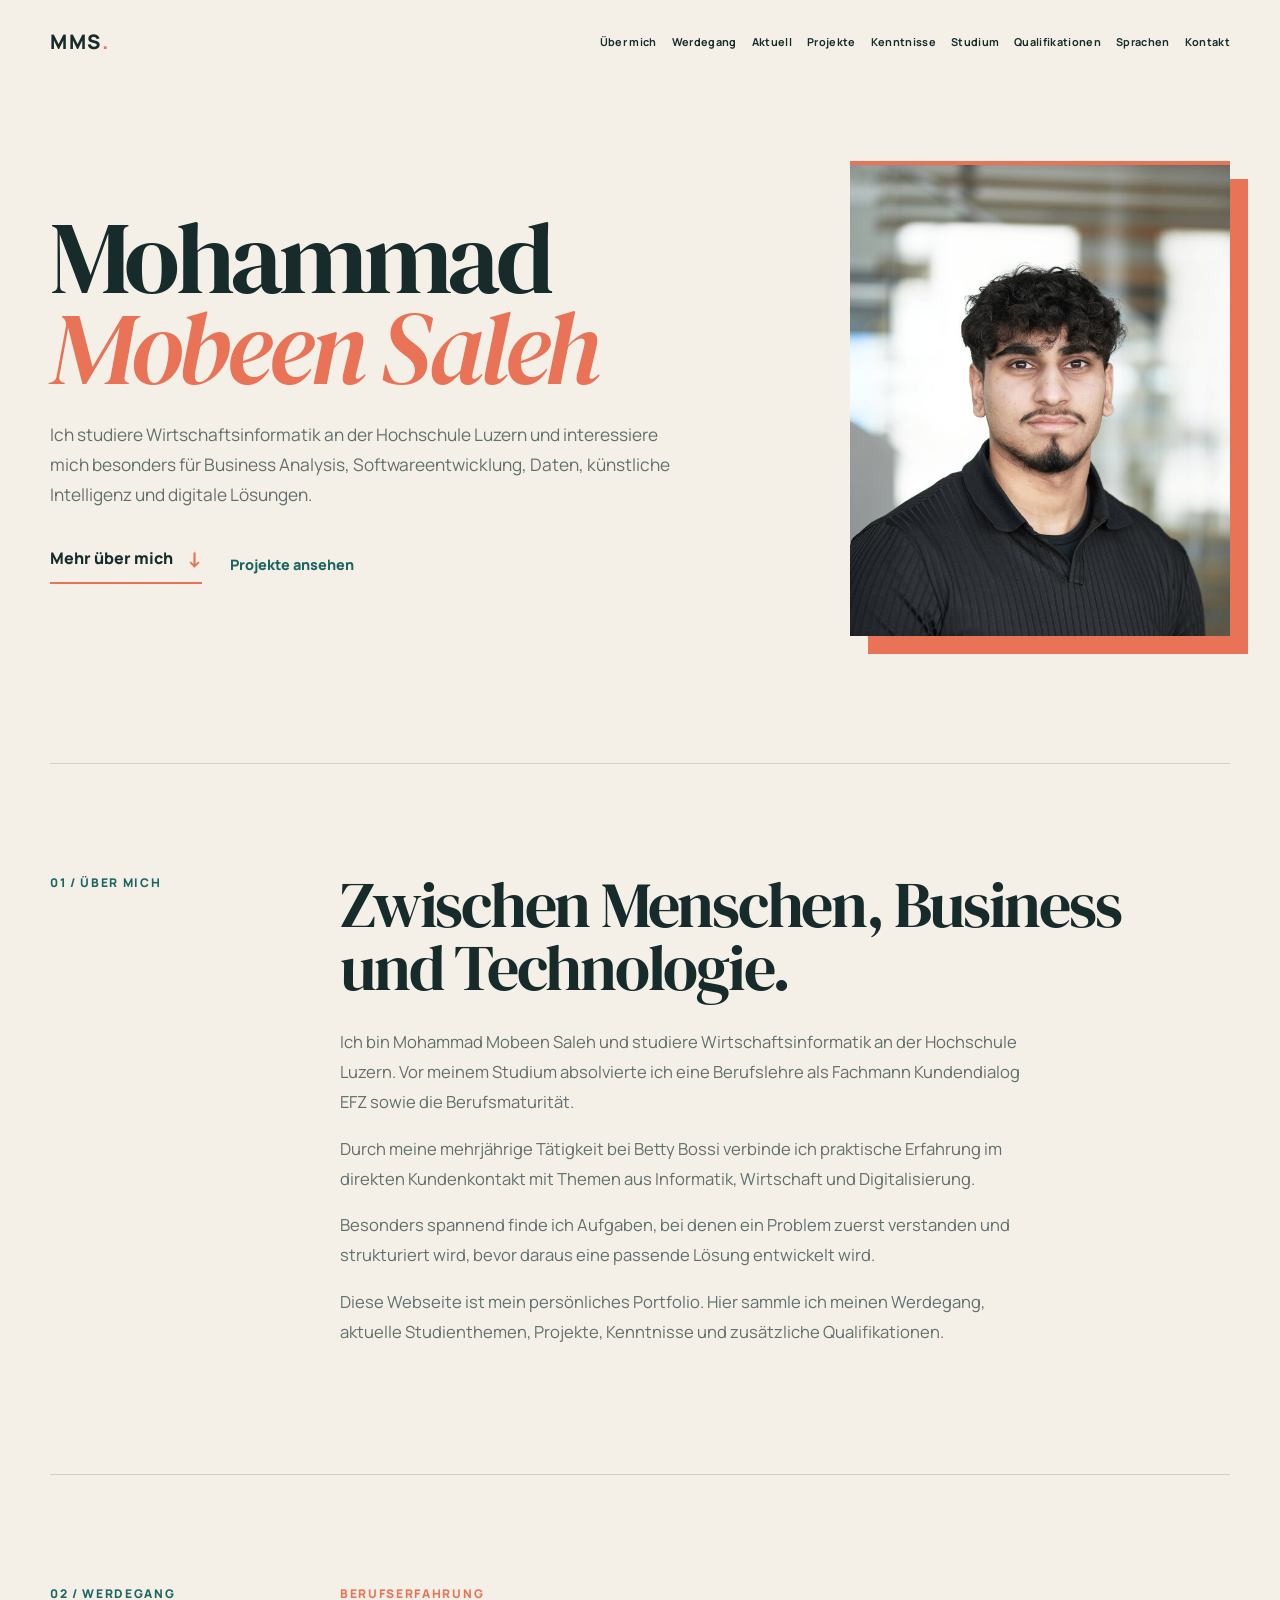
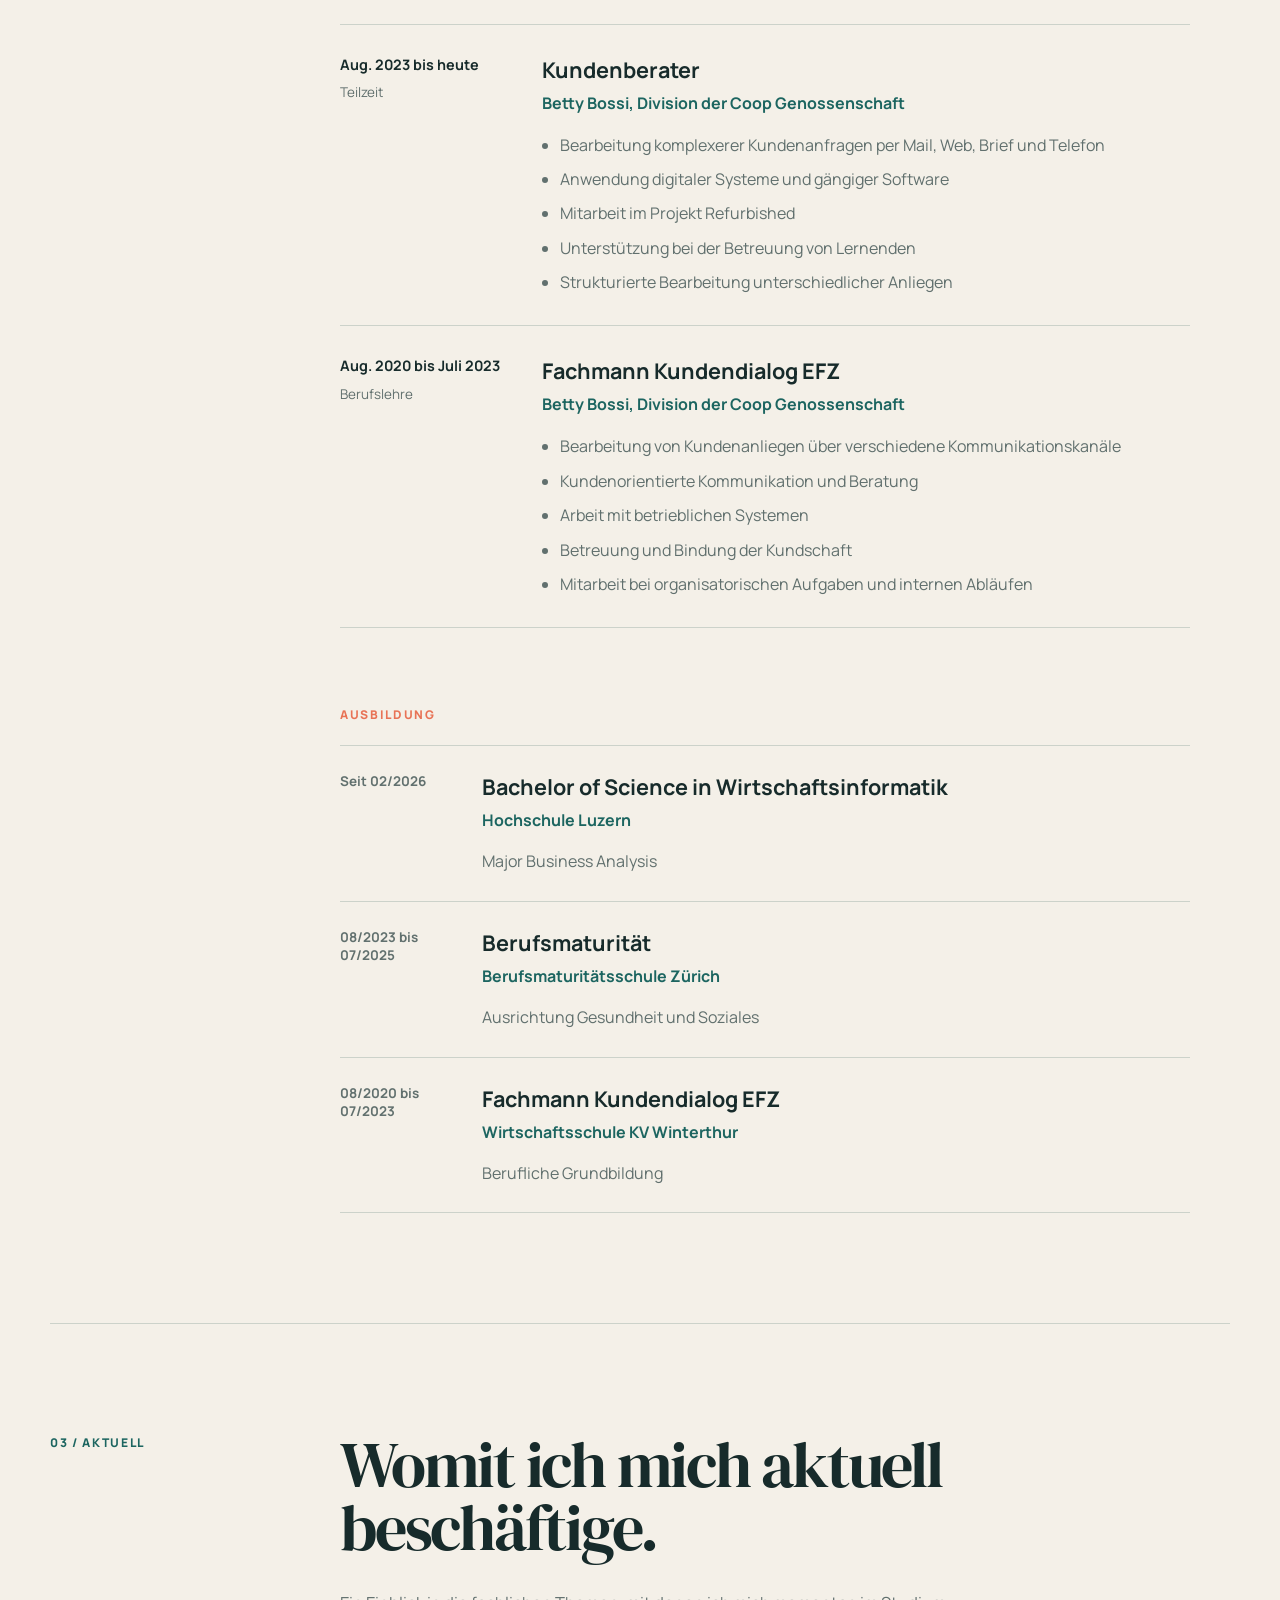
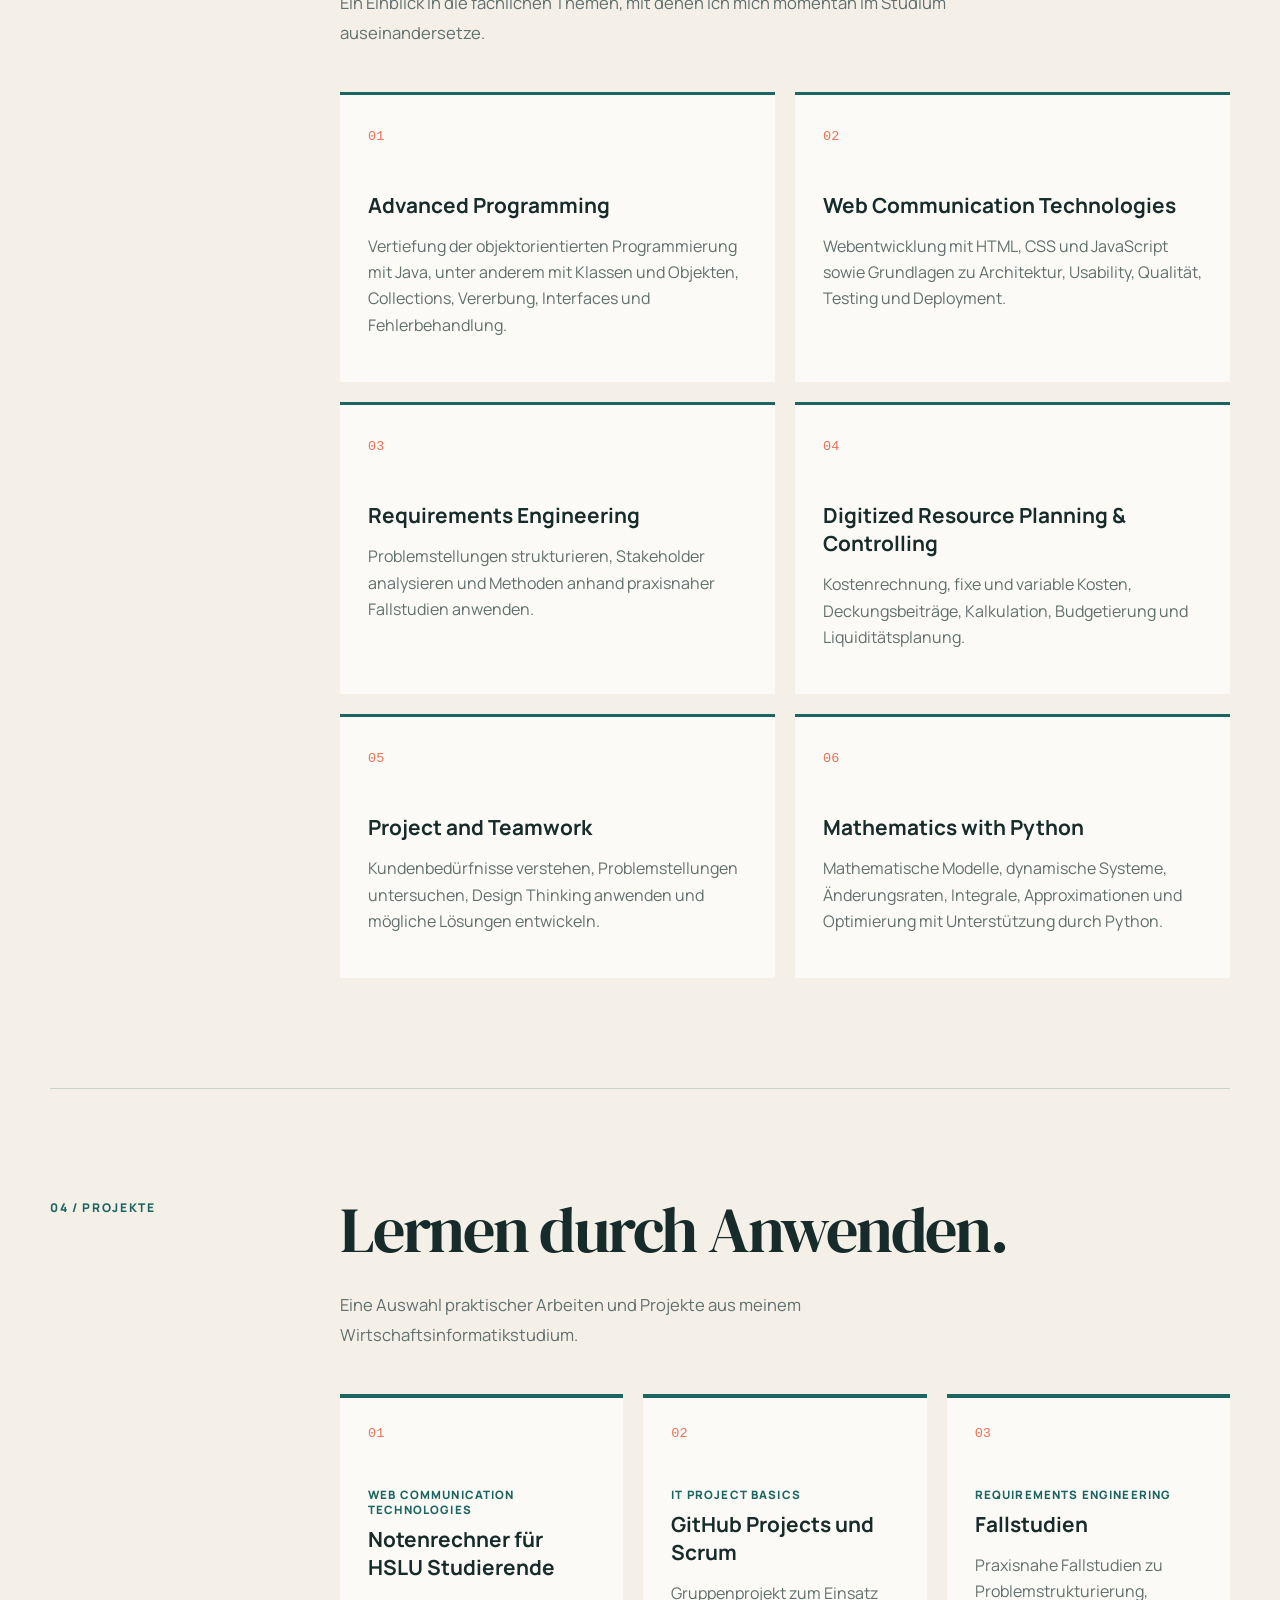
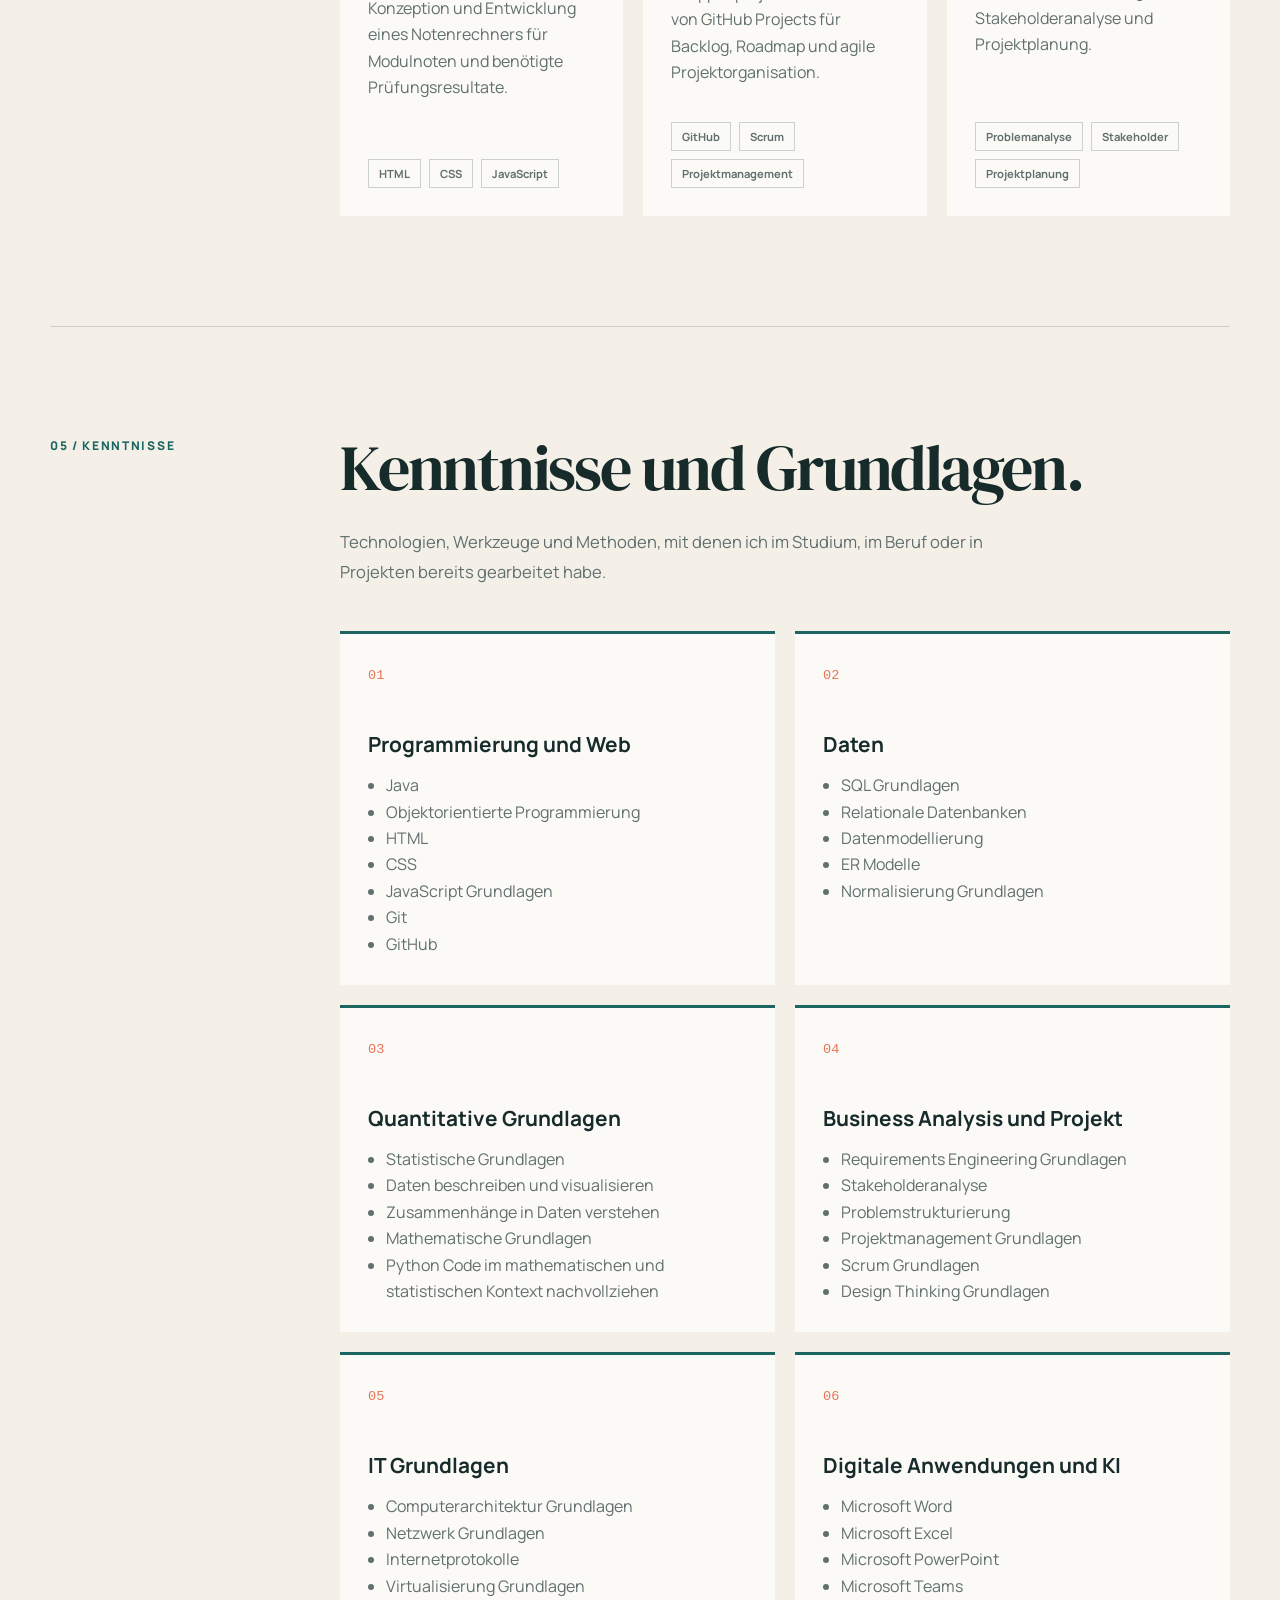
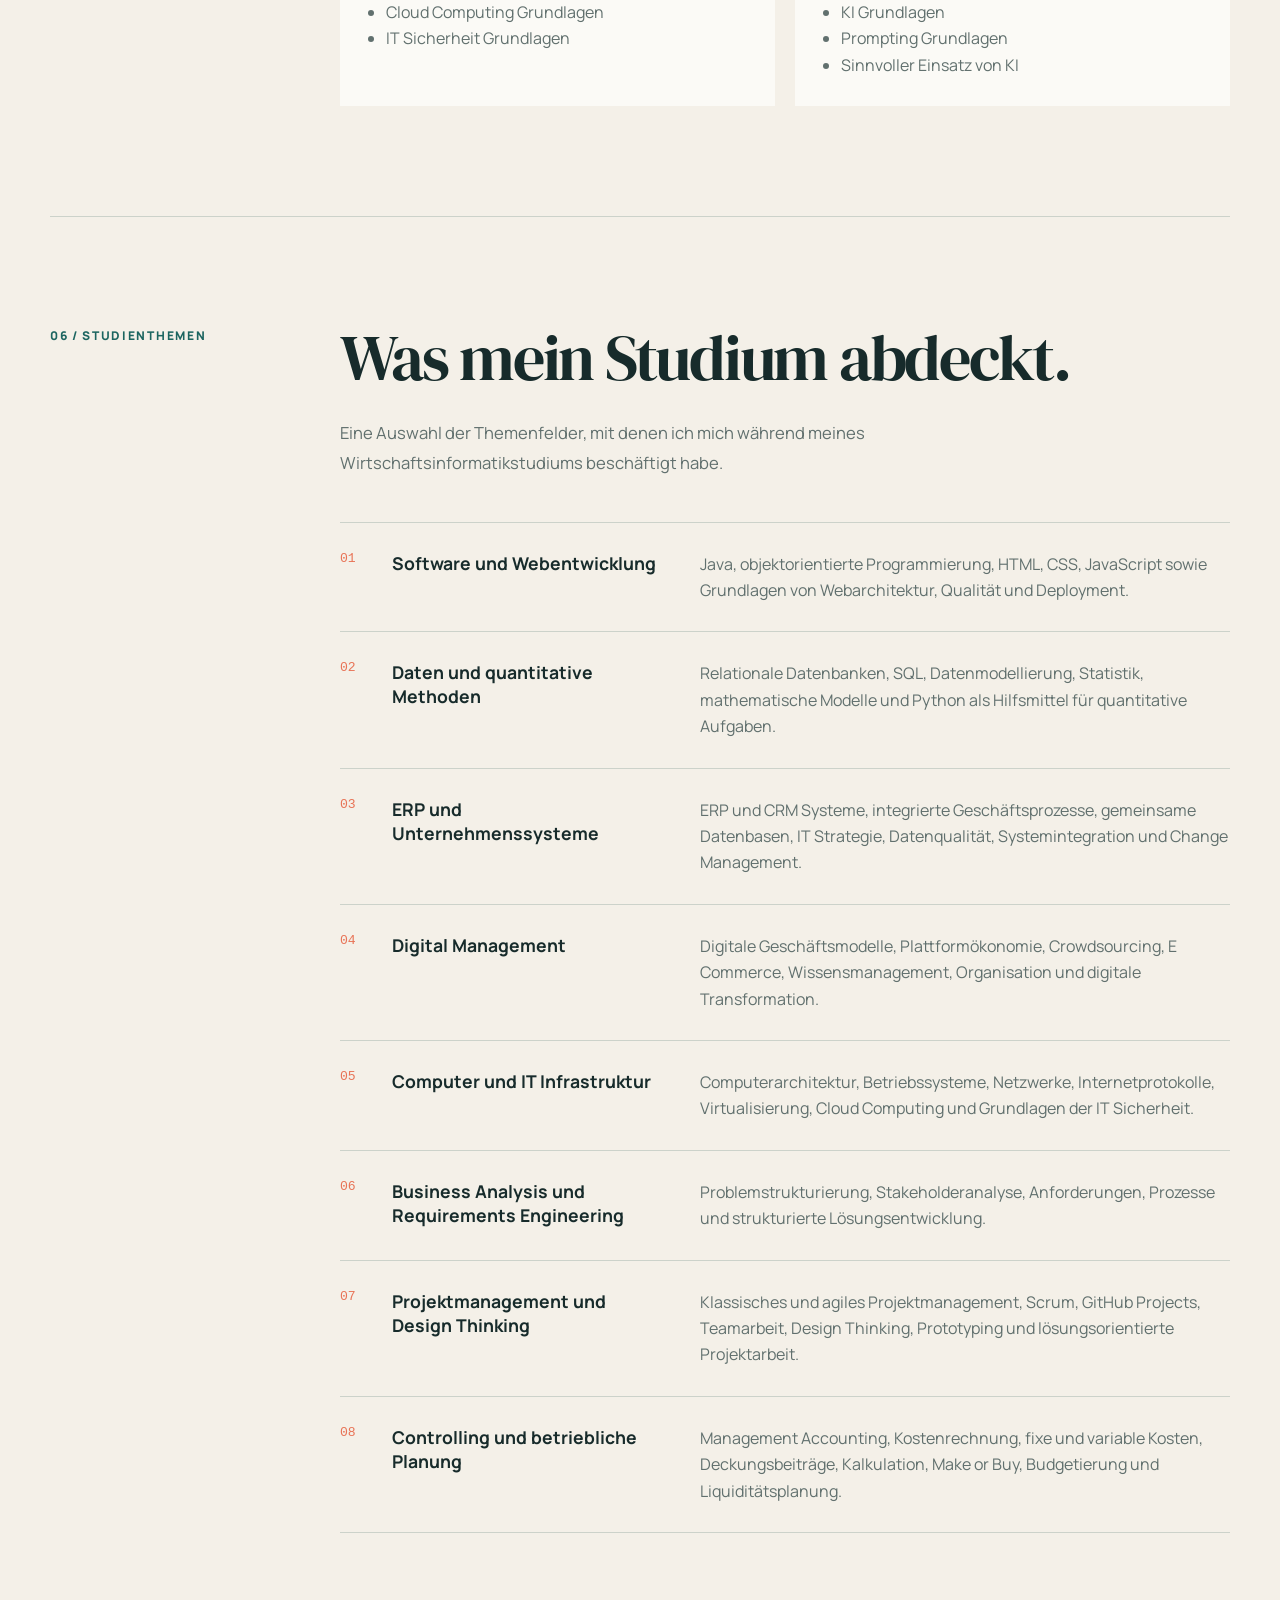
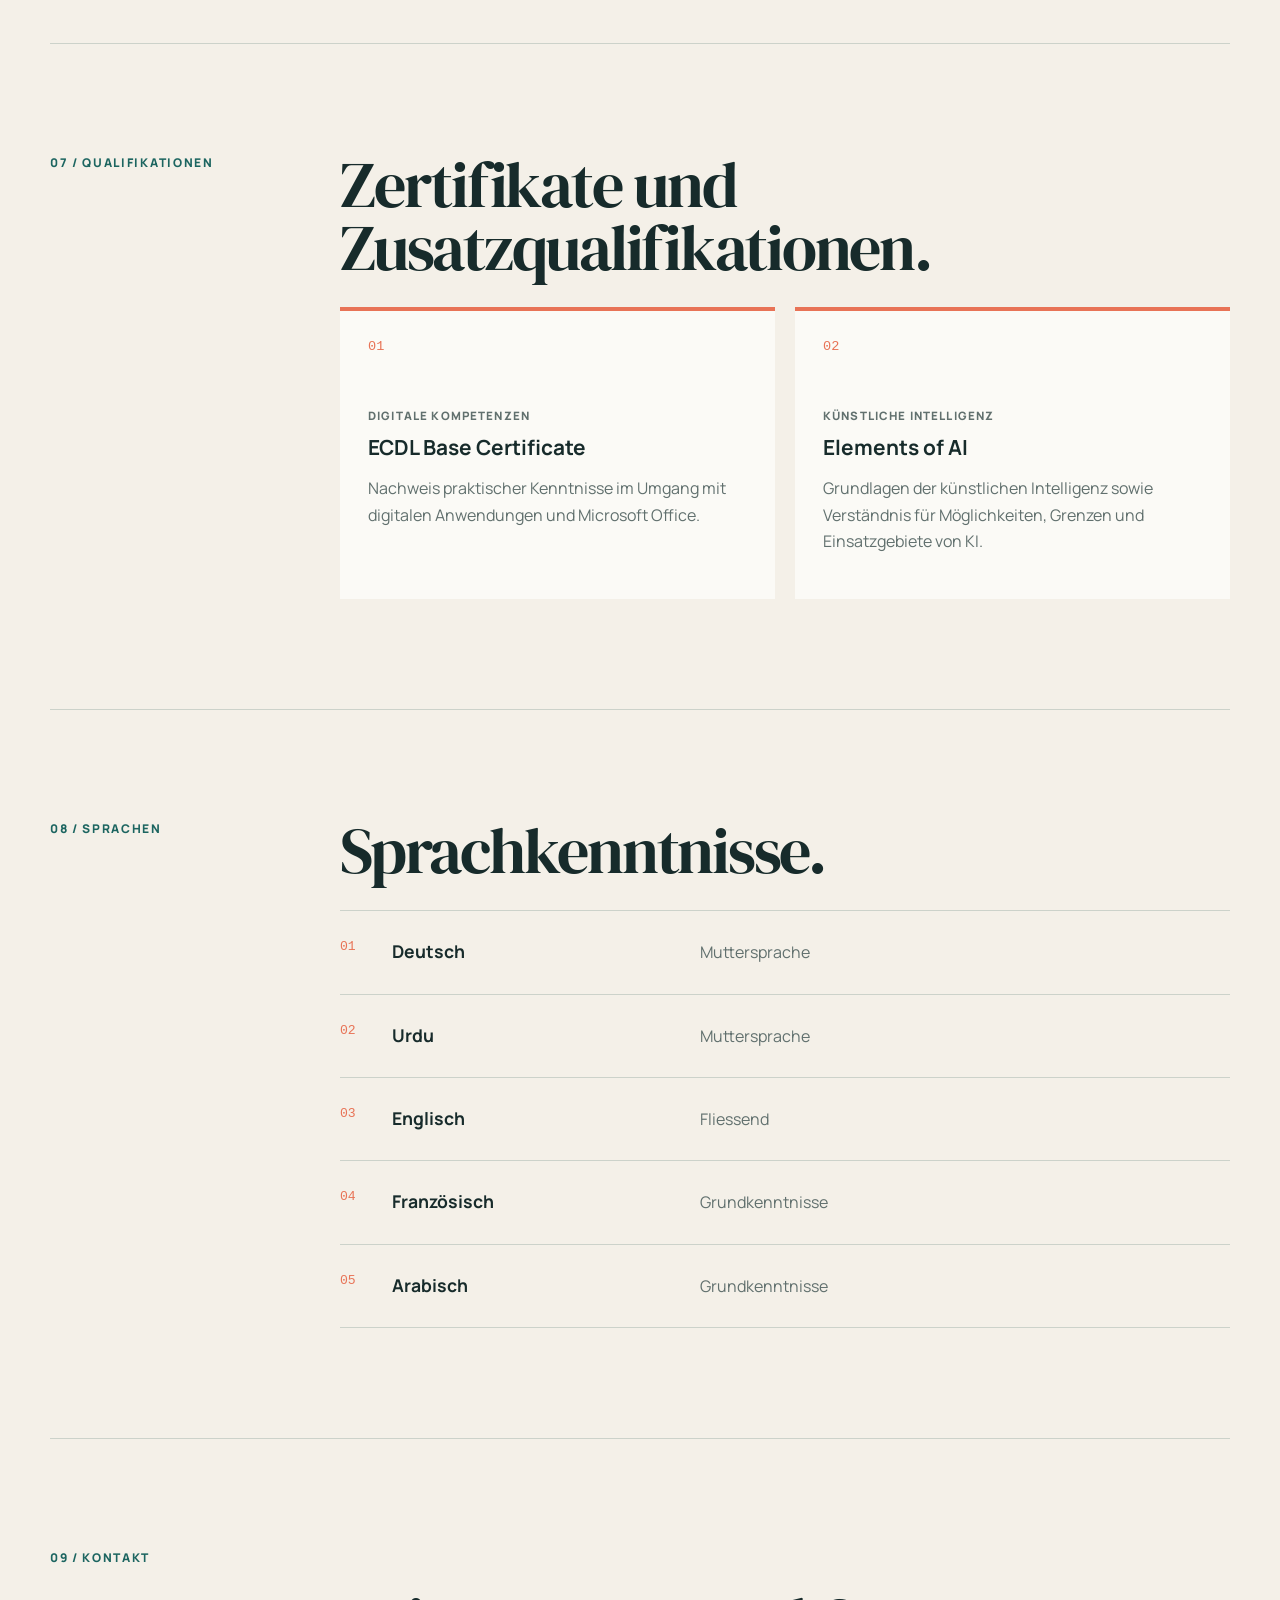
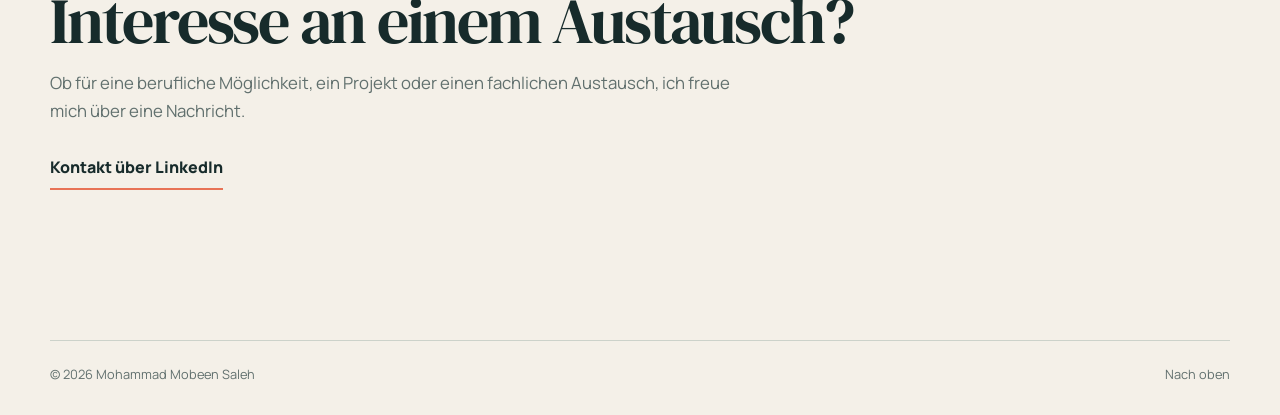
==== index.html @ 23bf3daa "Logo angepasst" ====
<!DOCTYPE html>
<html lang="de">

<head>
    <meta charset="UTF-8">

    <meta name="viewport" content="width=device-width, initial-scale=1.0">

    <meta
        name="description"
        content="Persönliches Portfolio von Mohammad Mobeen Saleh mit Studium, Projekten, Kenntnissen und beruflichem Werdegang.">

    <title>Mohammad Mobeen Saleh</title>

    <link rel="icon" type="image/svg+xml" href="favicon.svg?v=2">

    <link rel="stylesheet" href="style.css">
</head>


<body>

    <header class="site-header">

        <a class="brand" href="#start">
            MMS<span>.</span>
        </a>


        <button
            class="menu-button"
            id="menuButton"
            aria-expanded="false"
            aria-controls="mainNav">
            Menü
        </button>


        <nav id="mainNav" class="main-nav" aria-label="Hauptnavigation">

            <a href="#ueber-mich">Über mich</a>
            <a href="#werdegang">Werdegang</a>
            <a href="#aktuell">Aktuell</a>
            <a href="#projekte">Projekte</a>
            <a href="#kenntnisse">Kenntnisse</a>
            <a href="#studium">Studium</a>
            <a href="#zertifikate">Qualifikationen</a>
            <a href="#sprachen">Sprachen</a>
            <a href="#kontakt">Kontakt</a>

        </nav>

    </header>



    <main id="start">


        <!-- START -->

        <section class="hero">


            <div class="hero-copy">

                <h1>
                    Mohammad<br>
                    <em>Mobeen Saleh</em>
                </h1>


                <p class="hero-text">

                    Ich studiere Wirtschaftsinformatik an der Hochschule Luzern
                    und interessiere mich besonders für Business Analysis,
                    Softwareentwicklung, Daten, künstliche Intelligenz und
                    digitale Lösungen.

                </p>


                <div class="hero-actions">

                    <a class="primary-link" href="#ueber-mich">

                        Mehr über mich

                        <span aria-hidden="true">
                            ↓
                        </span>

                    </a>


                    <a class="secondary-link" href="#projekte">
                        Projekte ansehen
                    </a>

                </div>

            </div>



            <!-- PORTRAIT -->

            <div class="portrait-card">

                <div class="portrait-frame">

                    <img
                        src="profil.jpg"
                        alt="Porträt von Mohammad Mobeen Saleh">

                </div>

            </div>

        </section>



        <!-- ÜBER MICH -->

        <section
            id="ueber-mich"
            class="content-section about-section">

            <p class="section-number">
                01 / Über mich
            </p>


            <div>

                <h2>
                    Zwischen Menschen, Business und Technologie.
                </h2>


                <p>

                    Ich bin Mohammad Mobeen Saleh und studiere
                    Wirtschaftsinformatik an der Hochschule Luzern.
                    Vor meinem Studium absolvierte ich eine Berufslehre
                    als Fachmann Kundendialog EFZ sowie die Berufsmaturität.

                </p>


                <p>

                    Durch meine mehrjährige Tätigkeit bei Betty Bossi
                    verbinde ich praktische Erfahrung im direkten
                    Kundenkontakt mit Themen aus Informatik, Wirtschaft
                    und Digitalisierung.

                </p>


                <p>

                    Besonders spannend finde ich Aufgaben, bei denen
                    ein Problem zuerst verstanden und strukturiert wird,
                    bevor daraus eine passende Lösung entwickelt wird.

                </p>


                <p>

                    Diese Webseite ist mein persönliches Portfolio.
                    Hier sammle ich meinen Werdegang, aktuelle Studienthemen,
                    Projekte, Kenntnisse und zusätzliche Qualifikationen.

                </p>

            </div>

        </section>



        <!-- WERDEGANG -->

        <section
            id="werdegang"
            class="content-section career-section">

            <p class="section-number">
                02 / Werdegang
            </p>


            <div class="career-content">


                <!-- BERUFSERFAHRUNG -->

                <div class="career-block">

                    <p class="subsection-label">
                        Berufserfahrung
                    </p>



                    <article class="career-entry">

                        <div class="career-meta">

                            <strong>
                                Aug. 2023 bis heute
                            </strong>

                            <span>
                                Teilzeit
                            </span>

                        </div>


                        <div>

                            <h3>
                                Kundenberater
                            </h3>

                            <p class="career-company">
                                Betty Bossi, Division der Coop Genossenschaft
                            </p>


                            <ul>

                                <li>
                                    Bearbeitung komplexerer Kundenanfragen
                                    per Mail, Web, Brief und Telefon
                                </li>

                                <li>
                                    Anwendung digitaler Systeme und
                                    gängiger Software
                                </li>

                                <li>
                                    Mitarbeit im Projekt Refurbished
                                </li>

                                <li>
                                    Unterstützung bei der Betreuung
                                    von Lernenden
                                </li>

                                <li>
                                    Strukturierte Bearbeitung
                                    unterschiedlicher Anliegen
                                </li>

                            </ul>

                        </div>

                    </article>



                    <article class="career-entry">

                        <div class="career-meta">

                            <strong>
                                Aug. 2020 bis Juli 2023
                            </strong>

                            <span>
                                Berufslehre
                            </span>

                        </div>


                        <div>

                            <h3>
                                Fachmann Kundendialog EFZ
                            </h3>

                            <p class="career-company">
                                Betty Bossi, Division der Coop Genossenschaft
                            </p>


                            <ul>

                                <li>
                                    Bearbeitung von Kundenanliegen
                                    über verschiedene Kommunikationskanäle
                                </li>

                                <li>
                                    Kundenorientierte Kommunikation
                                    und Beratung
                                </li>

                                <li>
                                    Arbeit mit betrieblichen Systemen
                                </li>

                                <li>
                                    Betreuung und Bindung der Kundschaft
                                </li>

                                <li>
                                    Mitarbeit bei organisatorischen Aufgaben
                                    und internen Abläufen
                                </li>

                            </ul>

                        </div>

                    </article>

                </div>



                <!-- AUSBILDUNG -->

                <div class="career-block education-block">

                    <p class="subsection-label">
                        Ausbildung
                    </p>



                    <article class="education-entry">

                        <span class="education-year">
                            Seit 02/2026
                        </span>


                        <div>

                            <h3>
                                Bachelor of Science in Wirtschaftsinformatik
                            </h3>

                            <p class="career-company">
                                Hochschule Luzern
                            </p>

                            <p>
                                Major Business Analysis
                            </p>

                        </div>

                    </article>



                    <article class="education-entry">

                        <span class="education-year">
                            08/2023 bis 07/2025
                        </span>


                        <div>

                            <h3>
                                Berufsmaturität
                            </h3>

                            <p class="career-company">
                                Berufsmaturitätsschule Zürich
                            </p>

                            <p>
                                Ausrichtung Gesundheit und Soziales
                            </p>

                        </div>

                    </article>



                    <article class="education-entry">

                        <span class="education-year">
                            08/2020 bis 07/2023
                        </span>


                        <div>

                            <h3>
                                Fachmann Kundendialog EFZ
                            </h3>

                            <p class="career-company">
                                Wirtschaftsschule KV Winterthur
                            </p>

                            <p>
                                Berufliche Grundbildung
                            </p>

                        </div>

                    </article>

                </div>

            </div>

        </section>



        <!-- AKTUELL -->

        <section
            id="aktuell"
            class="content-section current-section">

            <p class="section-number">
                03 / Aktuell
            </p>


            <div>

                <h2>
                    Womit ich mich aktuell beschäftige.
                </h2>


                <p class="section-intro">

                    Ein Einblick in die fachlichen Themen,
                    mit denen ich mich momentan im Studium
                    auseinandersetze.

                </p>



                <div class="current-grid">


                    <article class="current-card">

                        <span>01</span>

                        <h3>
                            Advanced Programming
                        </h3>

                        <p>
                            Vertiefung der objektorientierten Programmierung
                            mit Java, unter anderem mit Klassen und Objekten,
                            Collections, Vererbung, Interfaces und
                            Fehlerbehandlung.
                        </p>

                    </article>



                    <article class="current-card">

                        <span>02</span>

                        <h3>
                            Web Communication Technologies
                        </h3>

                        <p>
                            Webentwicklung mit HTML, CSS und JavaScript
                            sowie Grundlagen zu Architektur, Usability,
                            Qualität, Testing und Deployment.
                        </p>

                    </article>



                    <article class="current-card">

                        <span>03</span>

                        <h3>
                            Requirements Engineering
                        </h3>

                        <p>
                            Problemstellungen strukturieren,
                            Stakeholder analysieren und Methoden
                            anhand praxisnaher Fallstudien anwenden.
                        </p>

                    </article>



                    <article class="current-card">

                        <span>04</span>

                        <h3>
                            Digitized Resource Planning & Controlling
                        </h3>

                        <p>
                            Kostenrechnung, fixe und variable Kosten,
                            Deckungsbeiträge, Kalkulation,
                            Budgetierung und Liquiditätsplanung.
                        </p>

                    </article>



                    <article class="current-card">

                        <span>05</span>

                        <h3>
                            Project and Teamwork
                        </h3>

                        <p>
                            Kundenbedürfnisse verstehen,
                            Problemstellungen untersuchen,
                            Design Thinking anwenden und
                            mögliche Lösungen entwickeln.
                        </p>

                    </article>



                    <article class="current-card">

                        <span>06</span>

                        <h3>
                            Mathematics with Python
                        </h3>

                        <p>
                            Mathematische Modelle, dynamische Systeme,
                            Änderungsraten, Integrale, Approximationen
                            und Optimierung mit Unterstützung durch Python.
                        </p>

                    </article>


                </div>

            </div>

        </section>



        <!-- PROJEKTE -->

        <section
            id="projekte"
            class="content-section projects-section">

            <p class="section-number">
                04 / Projekte
            </p>


            <div>

                <h2>
                    Lernen durch Anwenden.
                </h2>


                <p class="section-intro">

                    Eine Auswahl praktischer Arbeiten und Projekte
                    aus meinem Wirtschaftsinformatikstudium.

                </p>



                <div class="project-grid">


                    <article class="project-card">

                        <span class="project-number">
                            01
                        </span>

                        <p class="project-type">
                            Web Communication Technologies
                        </p>

                        <h3>
                            Notenrechner für HSLU Studierende
                        </h3>

                        <p>
                            Konzeption und Entwicklung eines
                            Notenrechners für Modulnoten und
                            benötigte Prüfungsresultate.
                        </p>


                        <div class="project-tags">

                            <span>HTML</span>
                            <span>CSS</span>
                            <span>JavaScript</span>

                        </div>

                    </article>



                    <article class="project-card">

                        <span class="project-number">
                            02
                        </span>

                        <p class="project-type">
                            IT Project Basics
                        </p>

                        <h3>
                            GitHub Projects und Scrum
                        </h3>

                        <p>
                            Gruppenprojekt zum Einsatz von GitHub Projects
                            für Backlog, Roadmap und agile
                            Projektorganisation.
                        </p>


                        <div class="project-tags">

                            <span>GitHub</span>
                            <span>Scrum</span>
                            <span>Projektmanagement</span>

                        </div>

                    </article>



                    <article class="project-card">

                        <span class="project-number">
                            03
                        </span>

                        <p class="project-type">
                            Requirements Engineering
                        </p>

                        <h3>
                            Fallstudien
                        </h3>

                        <p>
                            Praxisnahe Fallstudien zu
                            Problemstrukturierung, Stakeholderanalyse
                            und Projektplanung.
                        </p>


                        <div class="project-tags">

                            <span>Problemanalyse</span>
                            <span>Stakeholder</span>
                            <span>Projektplanung</span>

                        </div>

                    </article>


                </div>

            </div>

        </section>



        <!-- KENNTNISSE -->

        <section
            id="kenntnisse"
            class="content-section skills-section">

            <p class="section-number">
                05 / Kenntnisse
            </p>


            <div>

                <h2>
                    Kenntnisse und Grundlagen.
                </h2>


                <p class="section-intro">

                    Technologien, Werkzeuge und Methoden,
                    mit denen ich im Studium, im Beruf
                    oder in Projekten bereits gearbeitet habe.

                </p>



                <div class="skills-grid">


                    <article class="skill-card">

                        <span>01</span>

                        <h3>
                            Programmierung und Web
                        </h3>

                        <ul>

                            <li>Java</li>

                            <li>Objektorientierte Programmierung</li>

                            <li>HTML</li>

                            <li>CSS</li>

                            <li>JavaScript Grundlagen</li>

                            <li>Git</li>

                            <li>GitHub</li>

                        </ul>

                    </article>



                    <article class="skill-card">

                        <span>02</span>

                        <h3>
                            Daten
                        </h3>

                        <ul>

                            <li>SQL Grundlagen</li>

                            <li>Relationale Datenbanken</li>

                            <li>Datenmodellierung</li>

                            <li>ER Modelle</li>

                            <li>Normalisierung Grundlagen</li>

                        </ul>

                    </article>



                    <article class="skill-card">

                        <span>03</span>

                        <h3>
                            Quantitative Grundlagen
                        </h3>

                        <ul>

                            <li>Statistische Grundlagen</li>

                            <li>Daten beschreiben und visualisieren</li>

                            <li>Zusammenhänge in Daten verstehen</li>

                            <li>Mathematische Grundlagen</li>

                            <li>
                                Python Code im mathematischen
                                und statistischen Kontext nachvollziehen
                            </li>

                        </ul>

                    </article>



                    <article class="skill-card">

                        <span>04</span>

                        <h3>
                            Business Analysis und Projekt
                        </h3>

                        <ul>

                            <li>Requirements Engineering Grundlagen</li>

                            <li>Stakeholderanalyse</li>

                            <li>Problemstrukturierung</li>

                            <li>Projektmanagement Grundlagen</li>

                            <li>Scrum Grundlagen</li>

                            <li>Design Thinking Grundlagen</li>

                        </ul>

                    </article>



                    <article class="skill-card">

                        <span>05</span>

                        <h3>
                            IT Grundlagen
                        </h3>

                        <ul>

                            <li>Computerarchitektur Grundlagen</li>

                            <li>Netzwerk Grundlagen</li>

                            <li>Internetprotokolle</li>

                            <li>Virtualisierung Grundlagen</li>

                            <li>Cloud Computing Grundlagen</li>

                            <li>IT Sicherheit Grundlagen</li>

                        </ul>

                    </article>



                    <article class="skill-card">

                        <span>06</span>

                        <h3>
                            Digitale Anwendungen und KI
                        </h3>

                        <ul>

                            <li>Microsoft Word</li>

                            <li>Microsoft Excel</li>

                            <li>Microsoft PowerPoint</li>

                            <li>Microsoft Teams</li>

                            <li>KI Grundlagen</li>

                            <li>Prompting Grundlagen</li>

                            <li>Sinnvoller Einsatz von KI</li>

                        </ul>

                    </article>


                </div>

            </div>

        </section>



        <!-- STUDIENTHEMEN -->

        <section
            id="studium"
            class="content-section study-section">

            <p class="section-number">
                06 / Studienthemen
            </p>


            <div>

                <h2>
                    Was mein Studium abdeckt.
                </h2>


                <p class="section-intro">

                    Eine Auswahl der Themenfelder, mit denen ich mich
                    während meines Wirtschaftsinformatikstudiums
                    beschäftigt habe.

                </p>



                <div class="topic-list">


                    <article class="topic-row">

                        <div>

                            <span>01</span>

                            <h3>
                                Software und Webentwicklung
                            </h3>

                        </div>


                        <p>
                            Java, objektorientierte Programmierung,
                            HTML, CSS, JavaScript sowie Grundlagen
                            von Webarchitektur, Qualität und Deployment.
                        </p>

                    </article>



                    <article class="topic-row">

                        <div>

                            <span>02</span>

                            <h3>
                                Daten und quantitative Methoden
                            </h3>

                        </div>


                        <p>
                            Relationale Datenbanken, SQL,
                            Datenmodellierung, Statistik,
                            mathematische Modelle und Python
                            als Hilfsmittel für quantitative Aufgaben.
                        </p>

                    </article>



                    <article class="topic-row">

                        <div>

                            <span>03</span>

                            <h3>
                                ERP und Unternehmenssysteme
                            </h3>

                        </div>


                        <p>
                            ERP und CRM Systeme, integrierte
                            Geschäftsprozesse, gemeinsame Datenbasen,
                            IT Strategie, Datenqualität,
                            Systemintegration und Change Management.
                        </p>

                    </article>



                    <article class="topic-row">

                        <div>

                            <span>04</span>

                            <h3>
                                Digital Management
                            </h3>

                        </div>


                        <p>
                            Digitale Geschäftsmodelle,
                            Plattformökonomie, Crowdsourcing,
                            E Commerce, Wissensmanagement,
                            Organisation und digitale Transformation.
                        </p>

                    </article>



                    <article class="topic-row">

                        <div>

                            <span>05</span>

                            <h3>
                                Computer und IT Infrastruktur
                            </h3>

                        </div>


                        <p>
                            Computerarchitektur, Betriebssysteme,
                            Netzwerke, Internetprotokolle,
                            Virtualisierung, Cloud Computing
                            und Grundlagen der IT Sicherheit.
                        </p>

                    </article>



                    <article class="topic-row">

                        <div>

                            <span>06</span>

                            <h3>
                                Business Analysis und Requirements Engineering
                            </h3>

                        </div>


                        <p>
                            Problemstrukturierung, Stakeholderanalyse,
                            Anforderungen, Prozesse und
                            strukturierte Lösungsentwicklung.
                        </p>

                    </article>



                    <article class="topic-row">

                        <div>

                            <span>07</span>

                            <h3>
                                Projektmanagement und Design Thinking
                            </h3>

                        </div>


                        <p>
                            Klassisches und agiles Projektmanagement,
                            Scrum, GitHub Projects, Teamarbeit,
                            Design Thinking, Prototyping und
                            lösungsorientierte Projektarbeit.
                        </p>

                    </article>



                    <article class="topic-row">

                        <div>

                            <span>08</span>

                            <h3>
                                Controlling und betriebliche Planung
                            </h3>

                        </div>


                        <p>
                            Management Accounting, Kostenrechnung,
                            fixe und variable Kosten,
                            Deckungsbeiträge, Kalkulation,
                            Make or Buy, Budgetierung und
                            Liquiditätsplanung.
                        </p>

                    </article>


                </div>

            </div>

        </section>



        <!-- QUALIFIKATIONEN -->

        <section
            id="zertifikate"
            class="content-section certificates-section">

            <p class="section-number">
                07 / Qualifikationen
            </p>


            <div>

                <h2>
                    Zertifikate und Zusatzqualifikationen.
                </h2>


                <div class="certificate-grid">


                    <article class="certificate-card">

                        <span class="certificate-icon">
                            01
                        </span>

                        <p class="certificate-type">
                            Digitale Kompetenzen
                        </p>

                        <h3>
                            ECDL Base Certificate
                        </h3>

                        <p>
                            Nachweis praktischer Kenntnisse
                            im Umgang mit digitalen Anwendungen
                            und Microsoft Office.
                        </p>

                    </article>



                    <article class="certificate-card">

                        <span class="certificate-icon">
                            02
                        </span>

                        <p class="certificate-type">
                            Künstliche Intelligenz
                        </p>

                        <h3>
                            Elements of AI
                        </h3>

                        <p>
                            Grundlagen der künstlichen Intelligenz
                            sowie Verständnis für Möglichkeiten,
                            Grenzen und Einsatzgebiete von KI.
                        </p>

                    </article>


                </div>

            </div>

        </section>



        <!-- SPRACHEN -->

        <section
            id="sprachen"
            class="content-section study-section">

            <p class="section-number">
                08 / Sprachen
            </p>


            <div>

                <h2>
                    Sprachkenntnisse.
                </h2>


                <div class="topic-list">


                    <article class="topic-row">

                        <div>

                            <span>01</span>

                            <h3>
                                Deutsch
                            </h3>

                        </div>

                        <p>
                            Muttersprache
                        </p>

                    </article>



                    <article class="topic-row">

                        <div>

                            <span>02</span>

                            <h3>
                                Urdu
                            </h3>

                        </div>

                        <p>
                            Muttersprache
                        </p>

                    </article>



                    <article class="topic-row">

                        <div>

                            <span>03</span>

                            <h3>
                                Englisch
                            </h3>

                        </div>

                        <p>
                            Fliessend
                        </p>

                    </article>



                    <article class="topic-row">

                        <div>

                            <span>04</span>

                            <h3>
                                Französisch
                            </h3>

                        </div>

                        <p>
                            Grundkenntnisse
                        </p>

                    </article>



                    <article class="topic-row">

                        <div>

                            <span>05</span>

                            <h3>
                                Arabisch
                            </h3>

                        </div>

                        <p>
                            Grundkenntnisse
                        </p>

                    </article>


                </div>

            </div>

        </section>



        <!-- KONTAKT -->

        <section
            id="kontakt"
            class="contact-section">

            <p class="section-number">
                09 / Kontakt
            </p>


            <h2>
                Interesse an einem Austausch?
            </h2>


            <p>
                Ob für eine berufliche Möglichkeit,
                ein Projekt oder einen fachlichen Austausch,
                ich freue mich über eine Nachricht.
            </p>


            <a
                class="primary-link"
                href="https://www.linkedin.com/in/mohammad-mobeen-saleh-87a8302a0/"
                target="_blank"
                rel="noopener noreferrer">

                Kontakt über LinkedIn

            </a>

        </section>


    </main>



    <footer>

        <span>
            © 2026 Mohammad Mobeen Saleh
        </span>

        <a href="#start">
            Nach oben
        </a>

    </footer>



    <script src="script.js"></script>

</body>

</html>
---- style.css ----
@import url('https://fonts.googleapis.com/css2?family=DM+Serif+Display:ital@0;1&family=Manrope:wght@400;500;600;700;800&display=swap');


:root {

    --ink: #172b2b;
    --muted: #61706e;
    --cream: #f4f0e8;
    --paper: #fbfaf6;
    --teal: #1c6560;
    --coral: #e87356;
    --border: #ccd2ca;

    font-family: "Manrope", "Segoe UI", sans-serif;

    color: var(--ink);

    background: var(--cream);

}


* {
    box-sizing: border-box;
}


html {
    scroll-behavior: smooth;
}


body {

    margin: 0;

    background: var(--cream);

}


h1,
h2,
h3,
p {
    margin-top: 0;
}


img {

    display: block;

    max-width: 100%;

}



/* HEADER */

.site-header {

    display: flex;

    align-items: center;

    justify-content: space-between;

    width: min(1180px, calc(100% - 48px));

    margin: auto;

    padding: 28px 0;

}


.brand {

    color: var(--ink);

    font-size: 1.25rem;

    font-weight: 800;

    letter-spacing: .08em;

    text-decoration: none;

}


.brand span {
    color: var(--coral);
}


.main-nav {

    display: flex;

    gap: 15px;

}


.main-nav a {

    color: var(--ink);

    font-size: .68rem;

    font-weight: 700;

    letter-spacing: .03em;

    text-decoration: none;

}


.main-nav a:hover {
    color: var(--coral);
}


.menu-button {
    display: none;
}



/* BREITE */

.hero,
.content-section,
.contact-section {

    width: min(1180px, calc(100% - 48px));

    margin: auto;

}



/* HERO */

.hero {

    display: grid;

    grid-template-columns: 1fr 380px;

    align-items: center;

    gap: 80px;

    min-height: 680px;

    padding: 70px 0 120px;

}


.eyebrow,
.section-number {

    margin: 0 0 24px;

    color: var(--teal);

    font-size: .75rem;

    font-weight: 800;

    letter-spacing: .14em;

    text-transform: uppercase;

}


h1 {

    max-width: 760px;

    margin-bottom: 28px;

    font-family: "DM Serif Display", Georgia, serif;

    font-size: clamp(3.3rem, 8vw, 7.4rem);

    font-weight: 400;

    letter-spacing: -.04em;

    line-height: .88;

}


h1 em {

    color: var(--coral);

    font-weight: 400;

}


.hero-text {

    max-width: 620px;

    margin-bottom: 34px;

    color: var(--muted);

    font-size: 1.08rem;

    line-height: 1.75;

}


.hero-actions {

    display: flex;

    align-items: center;

    gap: 28px;

    flex-wrap: wrap;

}


.primary-link,
.secondary-link {

    text-decoration: none;

    font-weight: 800;

}


.primary-link {

    display: inline-flex;

    align-items: center;

    gap: 14px;

    padding-bottom: 10px;

    border-bottom: 2px solid var(--coral);

    color: var(--ink);

}


.primary-link span {

    color: var(--coral);

    font-size: 1.3rem;

}


.secondary-link {

    color: var(--teal);

    font-size: .9rem;

}


.secondary-link:hover {
    color: var(--coral);
}



/* PORTRAIT */

.portrait-card {
    position: relative;
}


.portrait-frame {

    aspect-ratio: 4 / 5;

    overflow: hidden;

    border-top: 4px solid var(--coral);

    background: var(--teal);

    box-shadow: 18px 18px 0 var(--coral);

}


.portrait-frame img {

    width: 100%;

    height: 100%;

    object-fit: cover;

    object-position: center;

}



/* CONTENT */

.content-section {

    display: grid;

    grid-template-columns: 220px 1fr;

    gap: 70px;

    padding: 110px 0;

    border-top: 1px solid var(--border);

}


h2 {

    margin-bottom: 28px;

    font-family: "DM Serif Display", Georgia, serif;

    font-size: clamp(2.5rem, 5vw, 5rem);

    font-weight: 400;

    letter-spacing: -.035em;

    line-height: .98;

}


.about-section p:not(.section-number),
.section-intro {

    max-width: 700px;

    color: var(--muted);

    font-size: 1.04rem;

    line-height: 1.8;

}


.section-intro {

    margin-bottom: 44px;

}



/* WERDEGANG */

.career-content {
    max-width: 850px;
}


.career-block + .career-block {
    margin-top: 78px;
}


.subsection-label {

    margin: 0 0 22px;

    color: var(--coral);

    font-size: .75rem;

    font-weight: 800;

    letter-spacing: .14em;

    text-transform: uppercase;

}


.career-entry {

    display: grid;

    grid-template-columns: 170px 1fr;

    gap: 32px;

    padding: 30px 0;

    border-top: 1px solid var(--border);

}


.career-entry:last-child {
    border-bottom: 1px solid var(--border);
}


.career-meta {

    display: flex;

    flex-direction: column;

    gap: 8px;

    color: var(--muted);

    font-size: .84rem;

    line-height: 1.4;

}


.career-meta strong {

    color: var(--ink);

    font-size: .9rem;

}


.career-entry h3,
.education-entry h3 {

    margin: 0 0 8px;

    font-size: 1.35rem;

}


.career-company {

    margin-bottom: 18px;

    color: var(--teal);

    font-weight: 700;

}


.career-entry ul {

    margin: 0;

    padding-left: 18px;

    color: var(--muted);

    line-height: 1.65;

}


.career-entry li + li {
    margin-top: 8px;
}


.education-entry {

    display: grid;

    grid-template-columns: 110px 1fr;

    gap: 32px;

    padding: 26px 0;

    border-top: 1px solid var(--border);

}


.education-entry:last-child {
    border-bottom: 1px solid var(--border);
}


.education-year {

    color: var(--muted);

    font-size: .84rem;

    font-weight: 700;

}


.education-entry p:last-child {

    margin-bottom: 0;

    color: var(--muted);

    line-height: 1.6;

}



/* GRIDS */

.current-grid,
.project-grid,
.skills-grid,
.certificate-grid,
.support-grid {

    display: grid;

    gap: 20px;

}



/* AKTUELL */

.current-grid {

    grid-template-columns: repeat(2, 1fr);

}


.current-card,
.skill-card,
.certificate-card,
.support-card {

    padding: 28px;

    background: var(--paper);

}


.current-card {

    min-height: 230px;

    border-top: 3px solid var(--teal);

}


.current-card > span,
.skill-card > span,
.certificate-icon {

    color: var(--coral);

    font-family: Consolas, monospace;

    font-size: .85rem;

}


.current-card h3,
.skill-card h3 {

    margin: 46px 0 14px;

    font-size: 1.3rem;

}


.current-card p,
.skill-card li,
.certificate-card p,
.support-card p,
.support-card li {

    color: var(--muted);

    line-height: 1.65;

}



/* PROJEKTE */

.project-grid {

    grid-template-columns: repeat(3, 1fr);

}


.project-card {

    display: flex;

    flex-direction: column;

    min-height: 360px;

    padding: 28px;

    border-top: 4px solid var(--teal);

    background: var(--paper);

}


.project-number {

    margin-bottom: 46px;

    color: var(--coral);

    font-family: Consolas, monospace;

    font-size: .85rem;

}


.project-type,
.certificate-type,
.support-label {

    margin-bottom: 8px;

    color: var(--teal);

    font-size: .72rem;

    font-weight: 800;

    letter-spacing: .1em;

    text-transform: uppercase;

}


.project-card h3,
.certificate-card h3,
.support-card h3 {

    margin-bottom: 14px;

    font-size: 1.3rem;

}


.project-card > p:not(.project-type) {

    color: var(--muted);

    line-height: 1.65;

}


.project-tags {

    display: flex;

    flex-wrap: wrap;

    gap: 8px;

    margin-top: auto;

    padding-top: 20px;

}


.project-tags span {

    padding: 6px 10px;

    border: 1px solid var(--border);

    color: var(--muted);

    font-size: .7rem;

    font-weight: 700;

}



/* KENNTNISSE */

.skills-grid {

    grid-template-columns: repeat(2, 1fr);

}


.skill-card {

    min-height: 320px;

    border-top: 3px solid var(--teal);

}


.skill-card ul,
.support-card ul {

    margin: 0;

    padding-left: 18px;

}



/* STUDIENTHEMEN */

.topic-list {

    border-top: 1px solid var(--border);

}


.topic-row {

    display: grid;

    grid-template-columns: 320px 1fr;

    gap: 40px;

    padding: 28px 0;

    border-bottom: 1px solid var(--border);

}


.topic-row > div {

    display: grid;

    grid-template-columns: 42px 1fr;

    align-items: start;

    gap: 10px;

}


.topic-row span {

    color: var(--coral);

    font-family: Consolas, monospace;

    font-size: .82rem;

}


.topic-row h3 {

    margin: 0;

    font-size: 1.1rem;

}


.topic-row p {

    margin: 0;

    color: var(--muted);

    line-height: 1.65;

}



/* QUALIFIKATIONEN */

.certificate-grid {

    grid-template-columns: repeat(2, 1fr);

}


.certificate-card {

    min-height: 270px;

    border-top: 4px solid var(--coral);

}


.certificate-icon {

    display: block;

    margin-bottom: 52px;

}



/* UNTERSTÜTZUNG */

.support-grid {

    grid-template-columns: repeat(3, 1fr);

}


.support-card {

    border-top: 4px solid var(--coral);

}


.support-label {

    margin-bottom: 44px;

}


.support-card ul {

    margin-top: 24px;

}



/* KONTAKT */

.contact-section {

    padding: 110px 0 150px;

    border-top: 1px solid var(--border);

}


.contact-section h2 {
    margin-bottom: 16px;
}


.contact-section > p:not(.section-number) {

    max-width: 680px;

    margin-bottom: 30px;

    color: var(--muted);

    font-size: 1.05rem;

    line-height: 1.7;

}



/* FOOTER */

footer {

    display: flex;

    justify-content: space-between;

    width: min(1180px, calc(100% - 48px));

    margin: auto;

    padding: 24px 0 30px;

    border-top: 1px solid var(--border);

    color: var(--muted);

    font-size: .8rem;

}


footer a {

    color: var(--muted);

    text-decoration: none;

}


footer a:hover {

    color: var(--ink);

}



/* TABLET */

@media (max-width: 1050px) {

    .main-nav {

        gap: 10px;

    }


    .main-nav a {

        font-size: .62rem;

    }


    .hero {

        grid-template-columns: 1fr 320px;

        gap: 50px;

    }


    .content-section {

        grid-template-columns: 170px 1fr;

        gap: 40px;

    }


    .project-grid,
    .support-grid {

        grid-template-columns: 1fr 1fr;

    }

}



/* MOBILE */

@media (max-width: 780px) {


    .site-header {

        width: min(100% - 32px, 1180px);

    }


    .menu-button {

        display: block;

        border: 0;

        padding: 8px 0;

        color: var(--ink);

        background: transparent;

        font: inherit;

        font-size: .9rem;

        font-weight: 700;

        cursor: pointer;

    }


    .main-nav {

        display: none;

        position: absolute;

        top: 76px;

        right: 16px;

        z-index: 10;

        flex-direction: column;

        gap: 18px;

        width: 230px;

        padding: 22px;

        background: var(--paper);

        box-shadow: 0 12px 30px rgba(23, 43, 43, .12);

    }


    .main-nav.is-open {

        display: flex;

    }


    .main-nav a {

        font-size: .8rem;

    }


    .hero,
    .content-section,
    .contact-section,
    footer {

        width: min(100% - 32px, 1180px);

    }


    .hero {

        display: flex;

        flex-direction: column;

        align-items: flex-start;

        gap: 54px;

        min-height: 0;

        padding: 70px 0 100px;

    }


    h1 {

        font-size: clamp(3.1rem, 16vw, 5rem);

    }


    .portrait-card {

        align-self: center;

        width: min(86%, 360px);

    }


    .content-section {

        display: block;

        padding: 78px 0;

    }


    .section-number {

        margin-bottom: 34px;

    }


    .career-entry,
    .education-entry,
    .topic-row {

        grid-template-columns: 1fr;

        gap: 12px;

    }


    .career-block + .career-block {

        margin-top: 58px;

    }


    .current-grid,
    .project-grid,
    .skills-grid,
    .certificate-grid,
    .support-grid {

        grid-template-columns: 1fr;

    }


    .project-card,
    .skill-card,
    .current-card,
    .certificate-card {

        min-height: auto;

    }


    .project-number,
    .certificate-icon,
    .support-label {

        margin-bottom: 34px;

    }


    .current-card h3,
    .skill-card h3 {

        margin-top: 34px;

    }


    .contact-section {

        padding: 78px 0 100px;

    }


    footer {

        display: block;

        line-height: 2;

    }

}
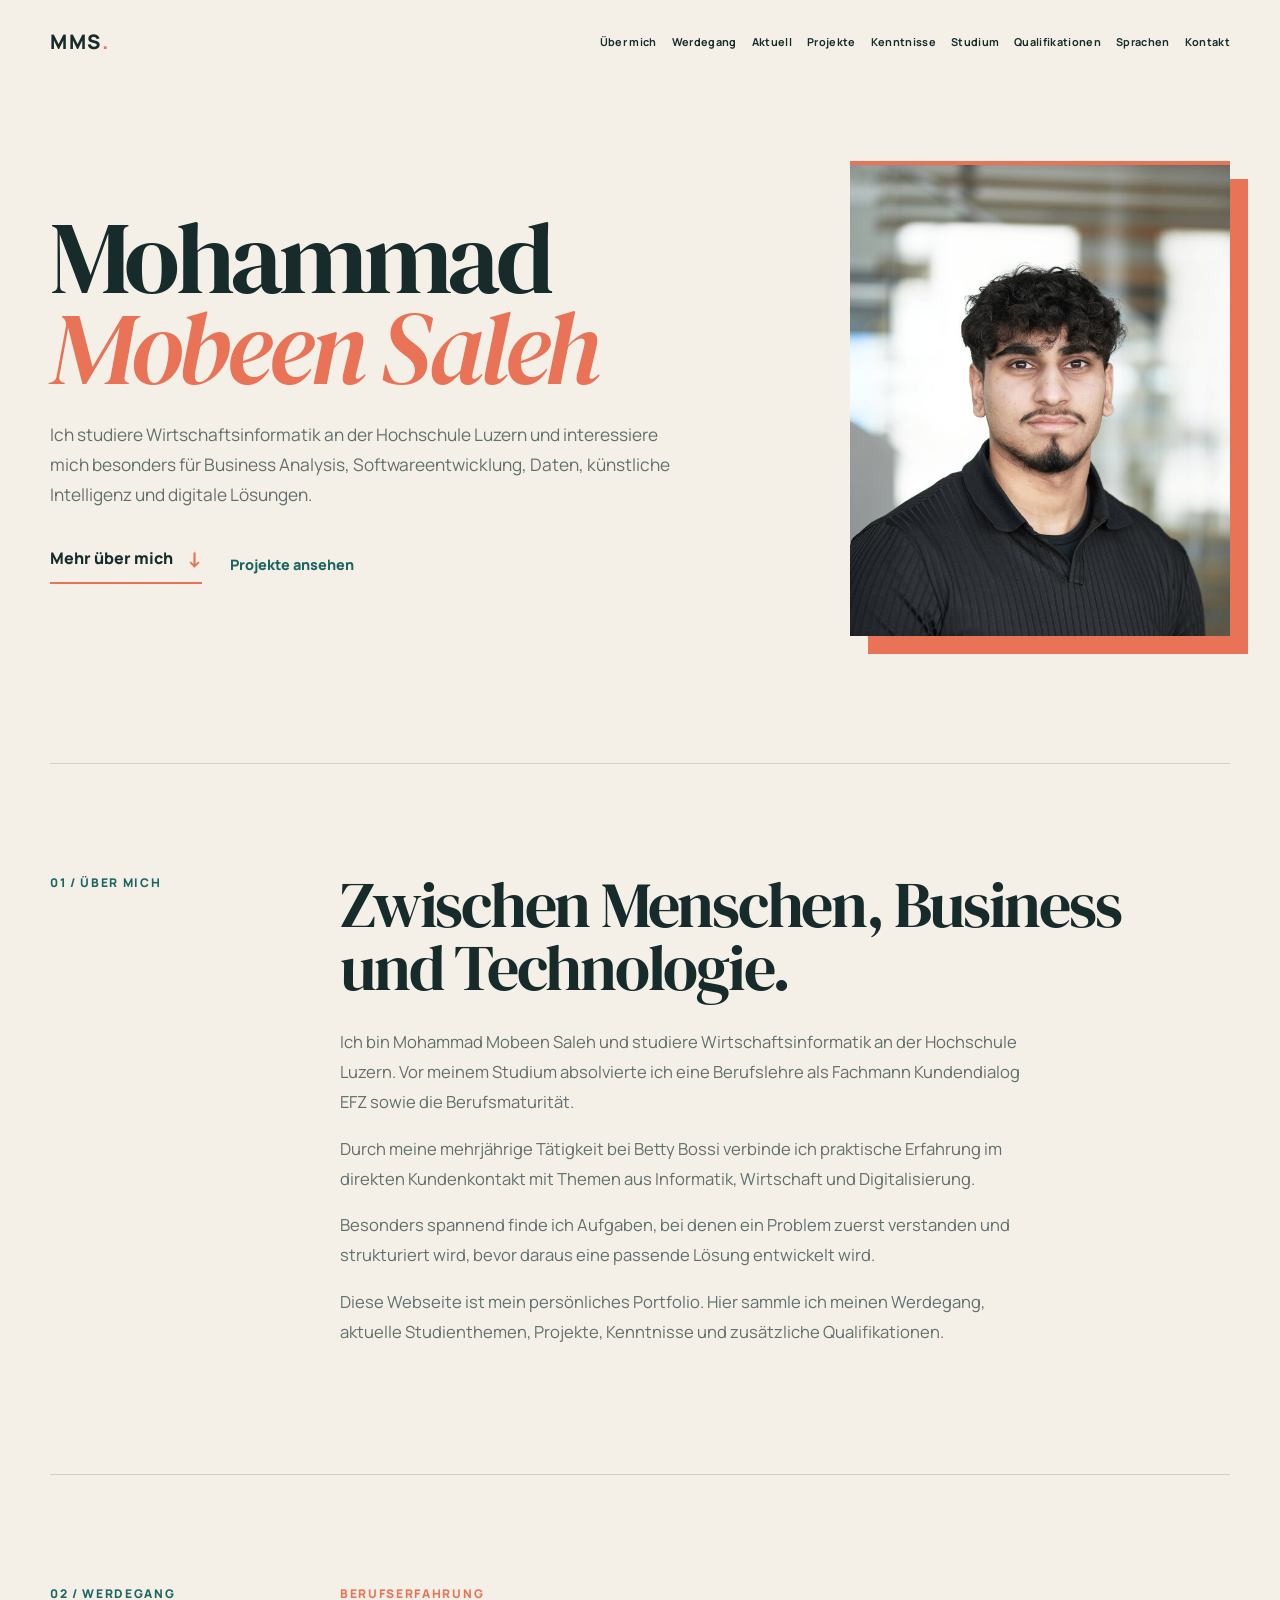
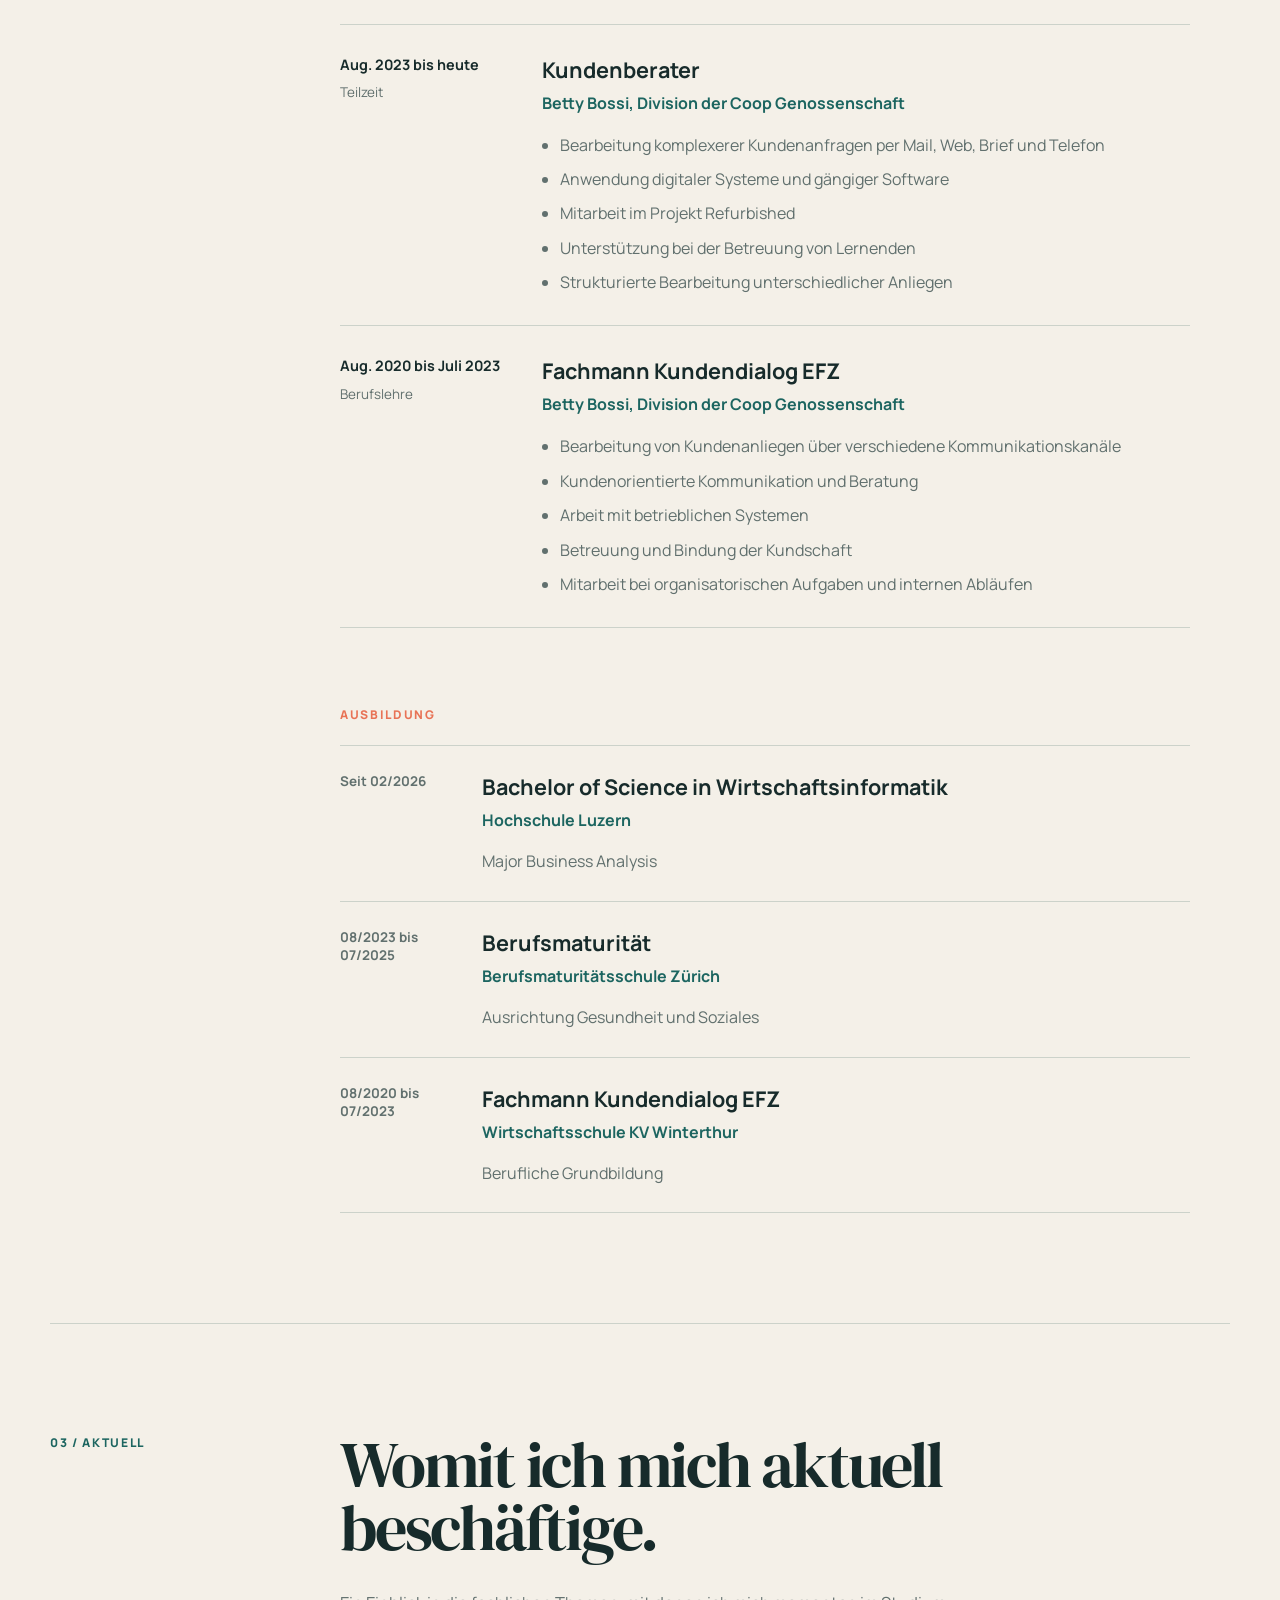
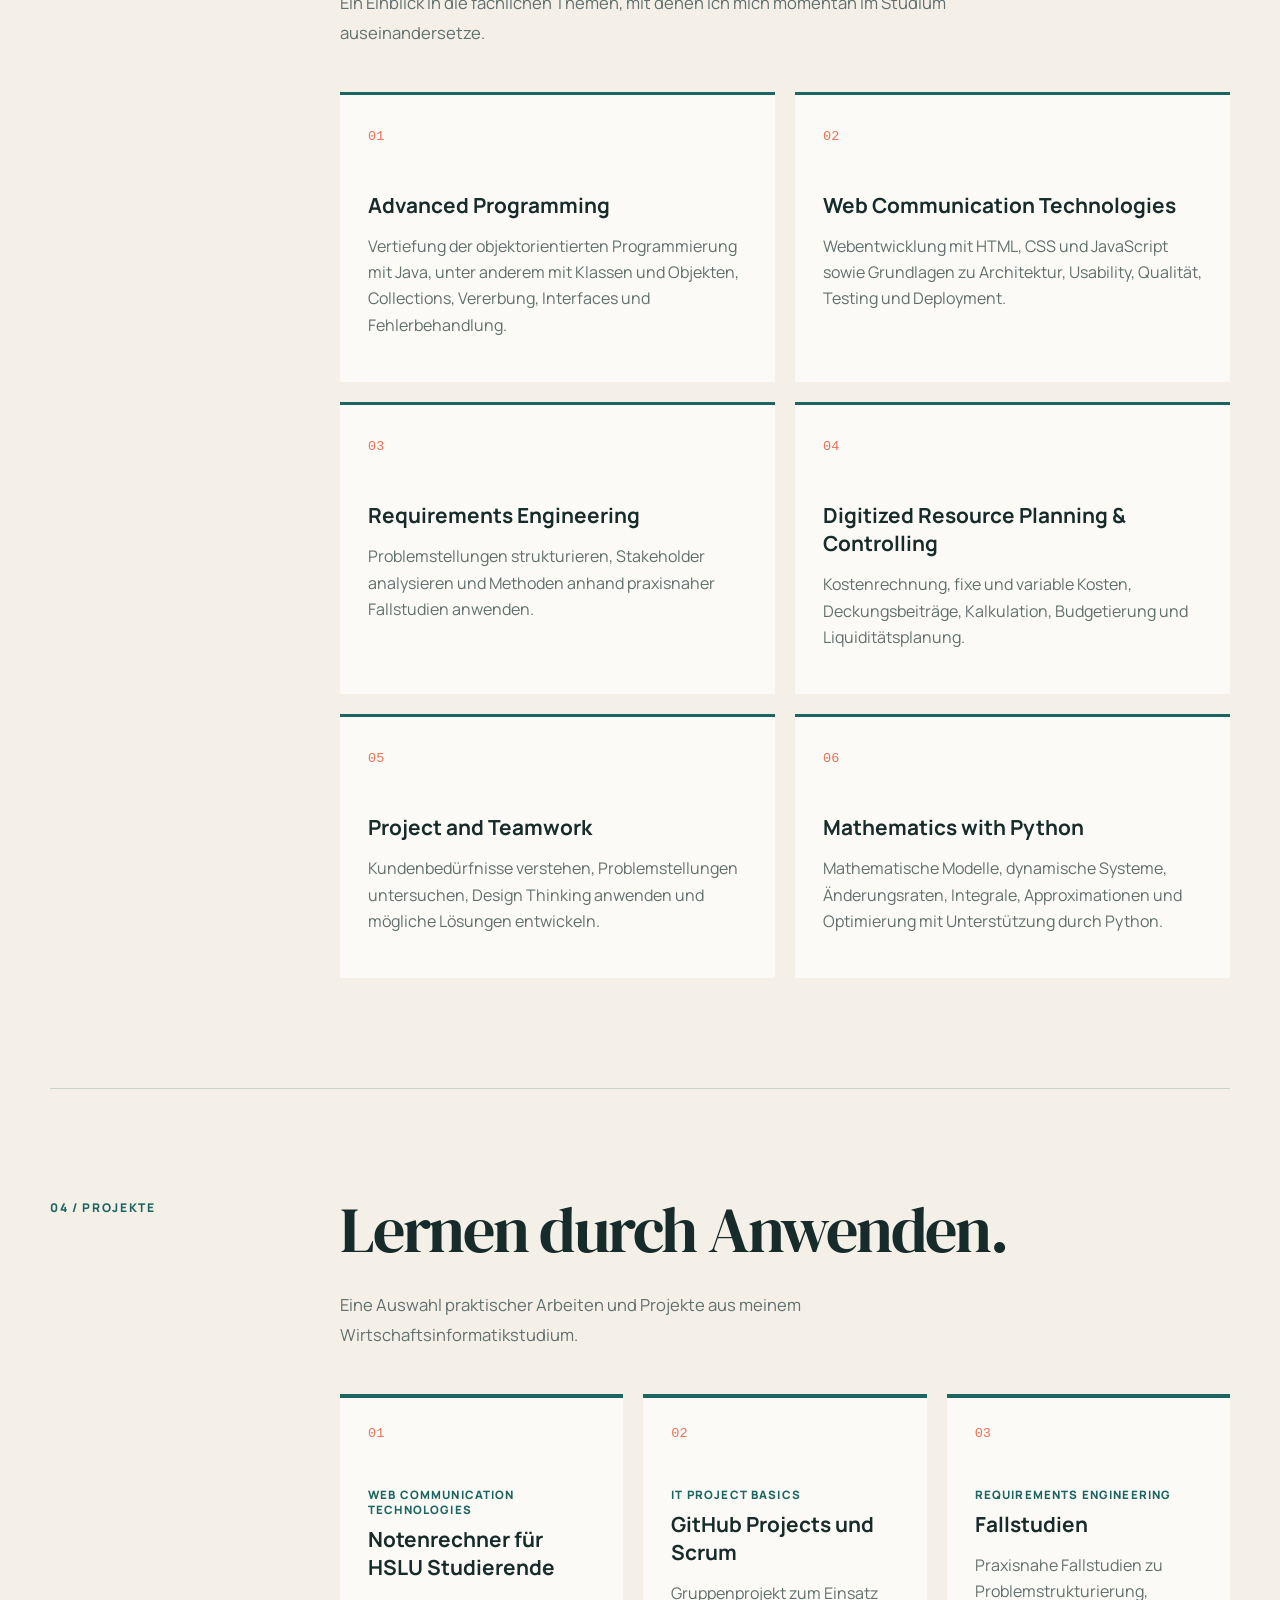
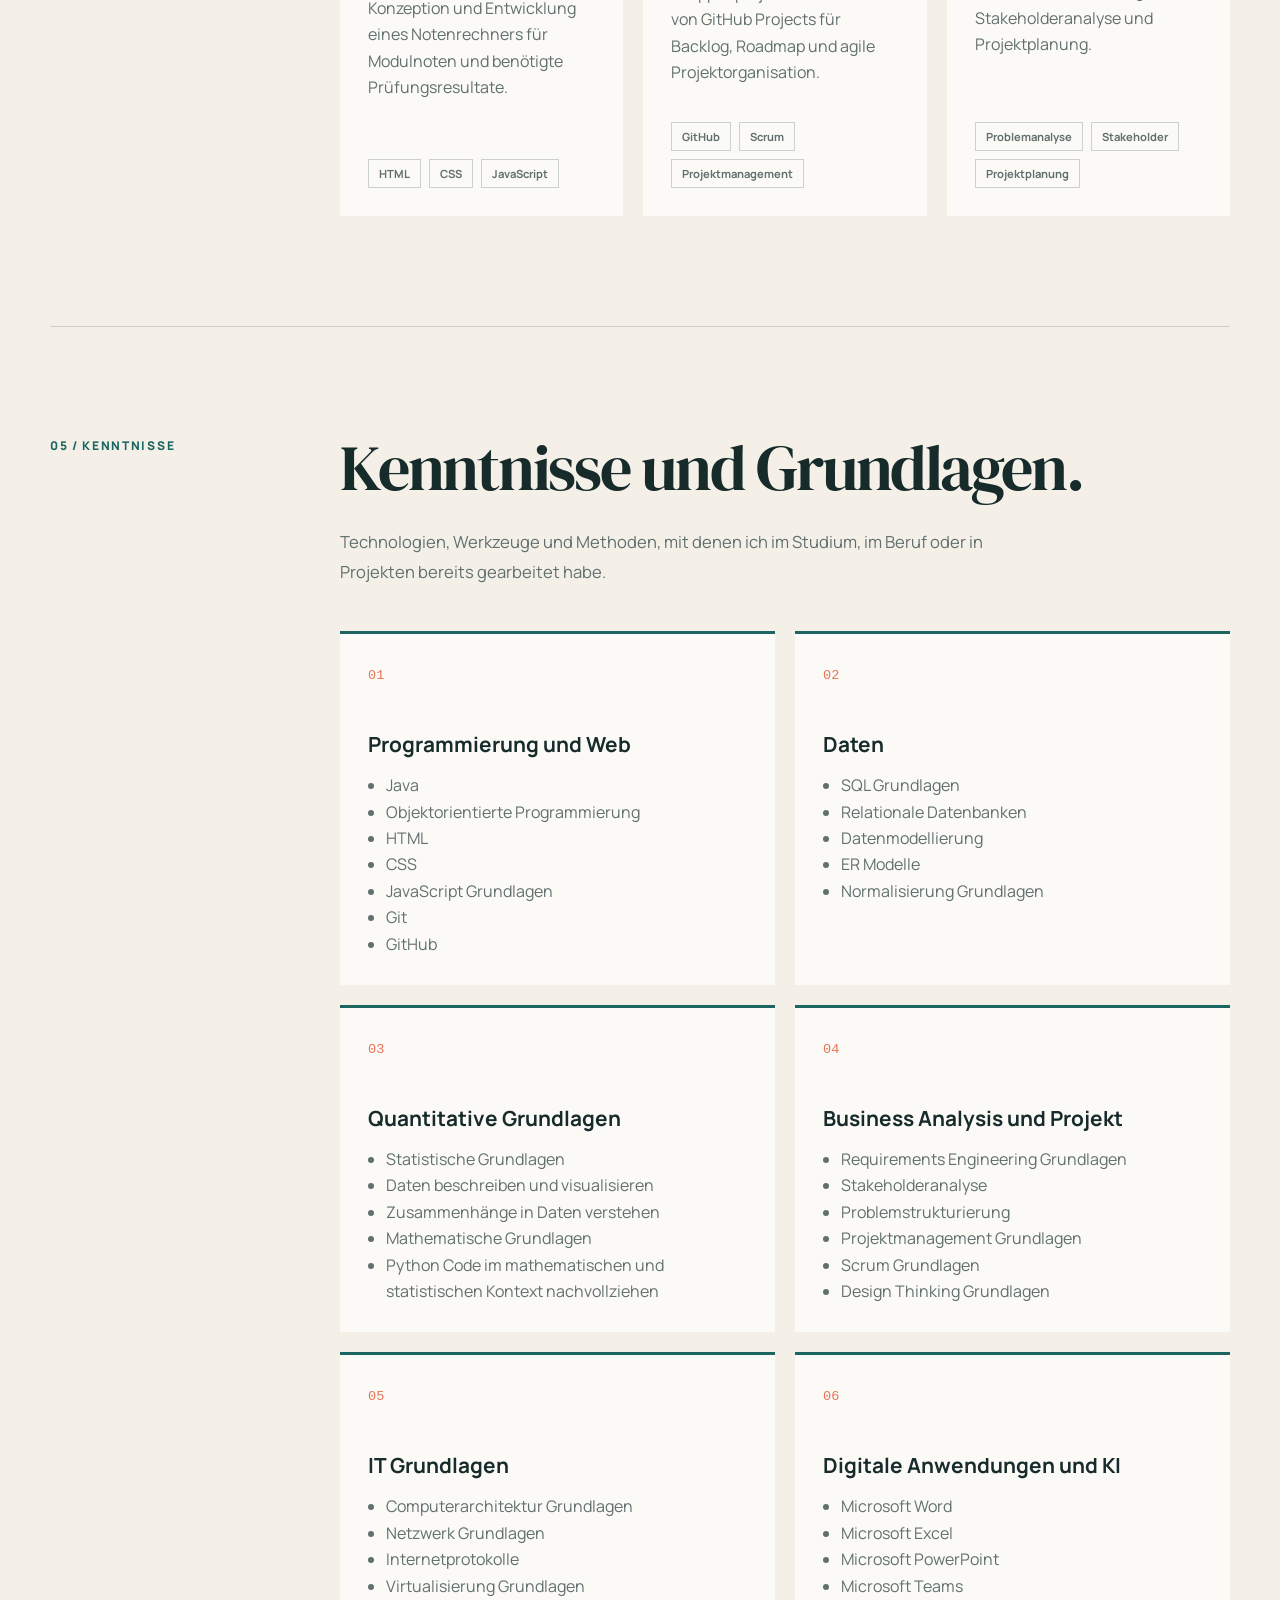
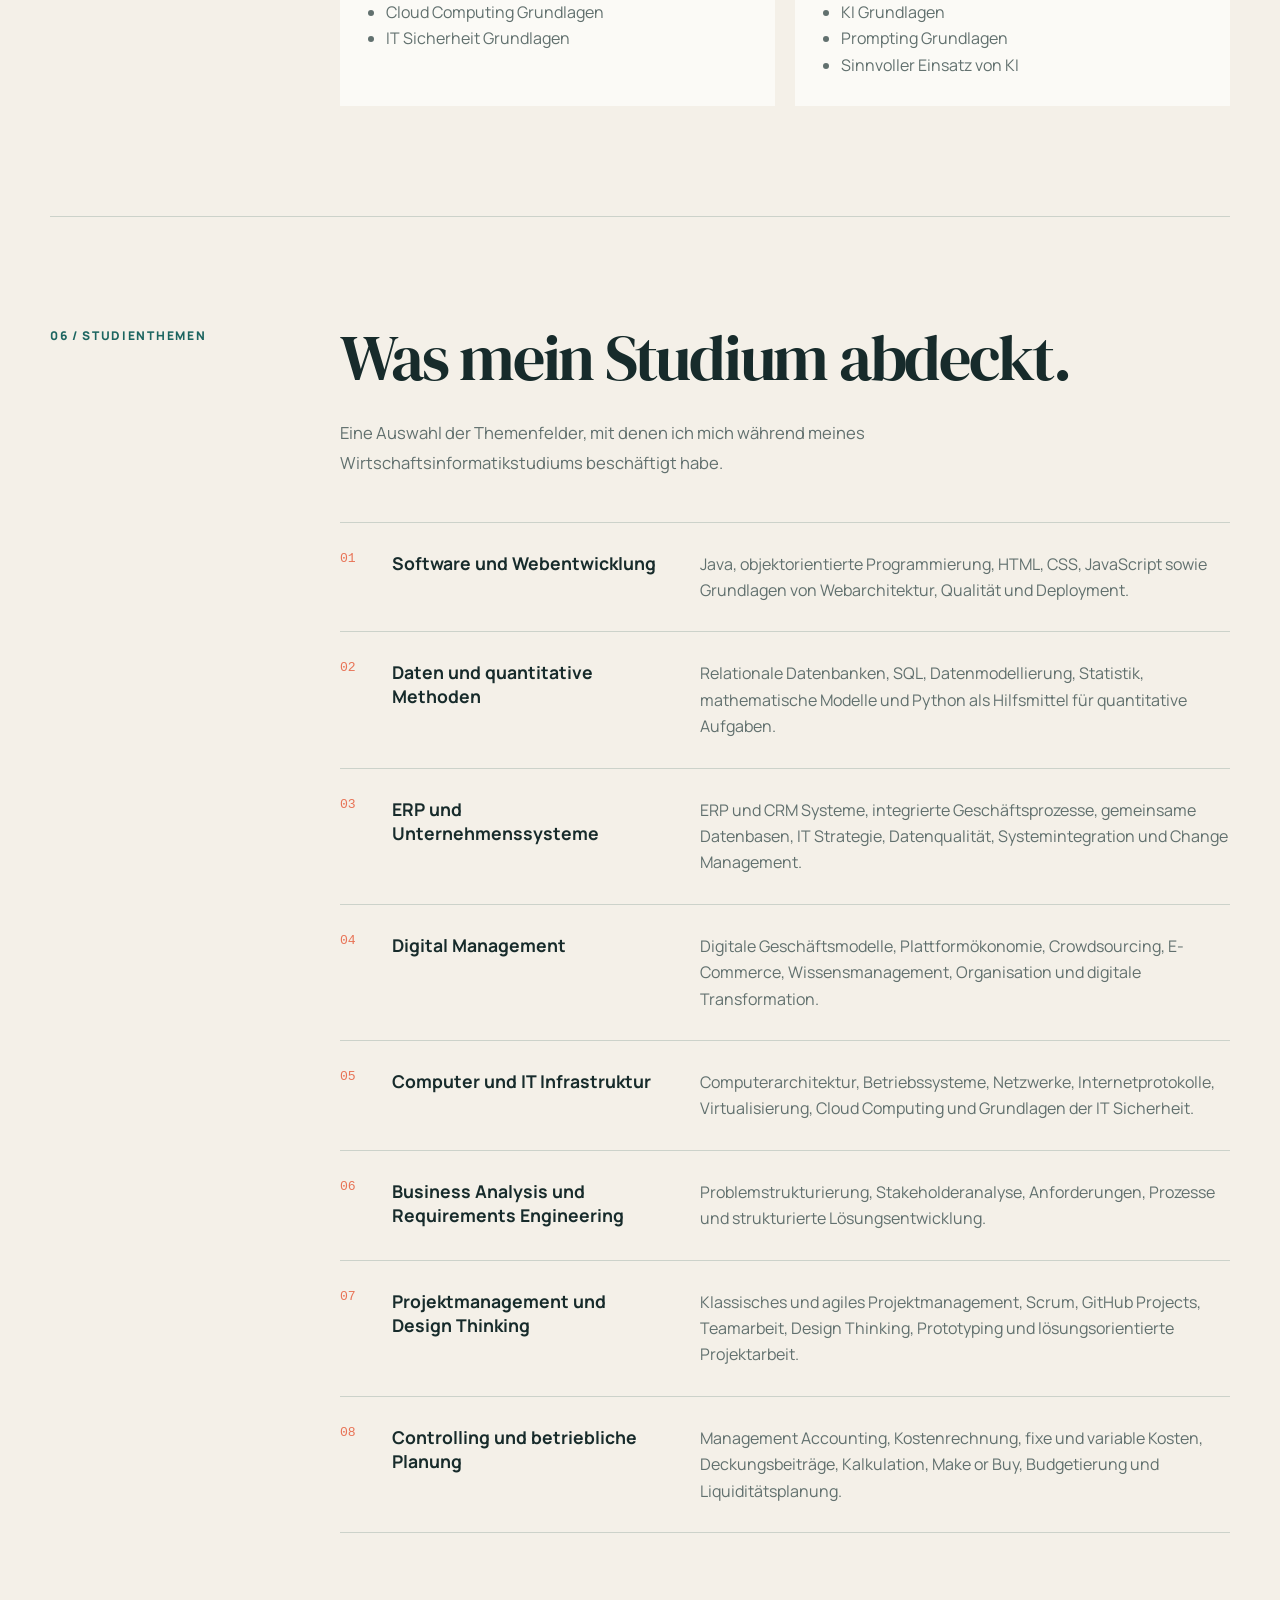
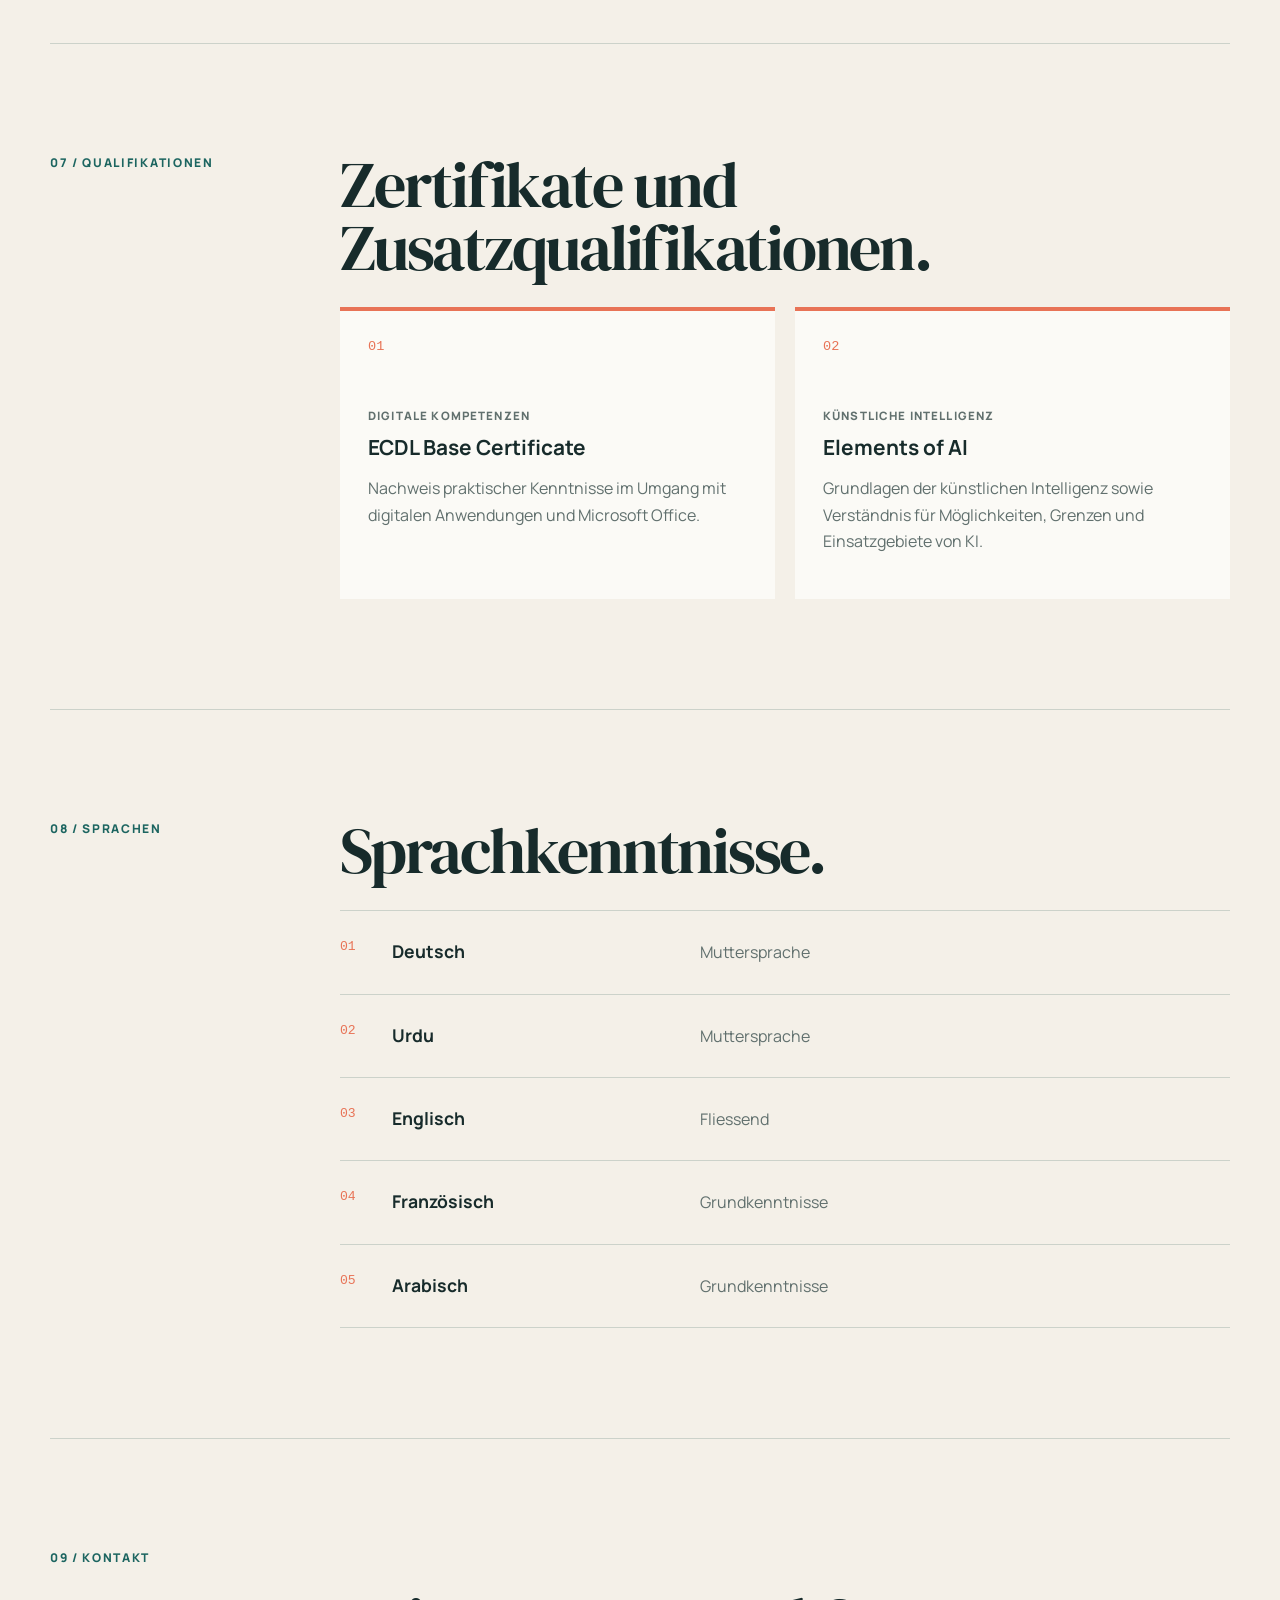
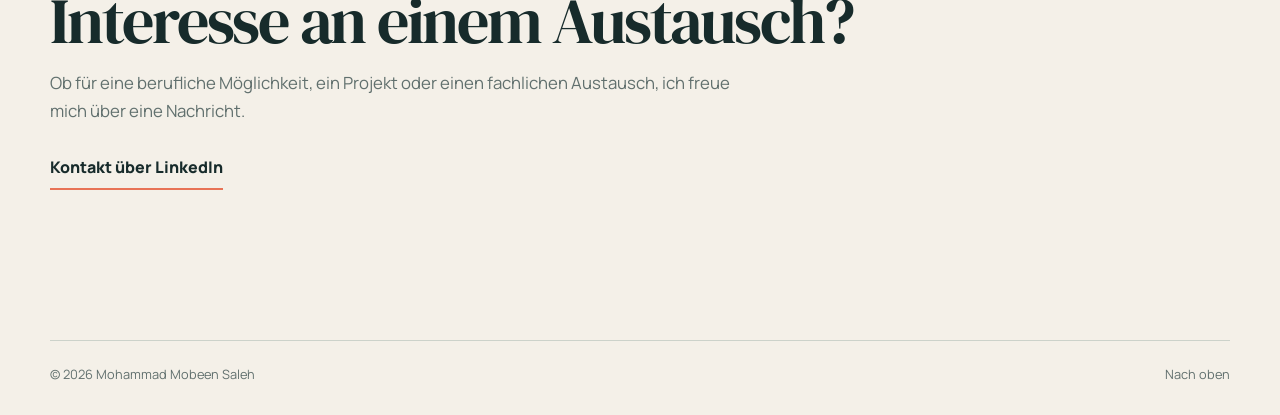
==== commit 14963dfd: "E-Commerce" ====
--- a/index.html
+++ b/index.html
@@ -1035,7 +1035,7 @@
                         <p>
                             Digitale Geschäftsmodelle,
                             Plattformökonomie, Crowdsourcing,
-                            E Commerce, Wissensmanagement,
+                            E-Commerce, Wissensmanagement,
                             Organisation und digitale Transformation.
                         </p>
 
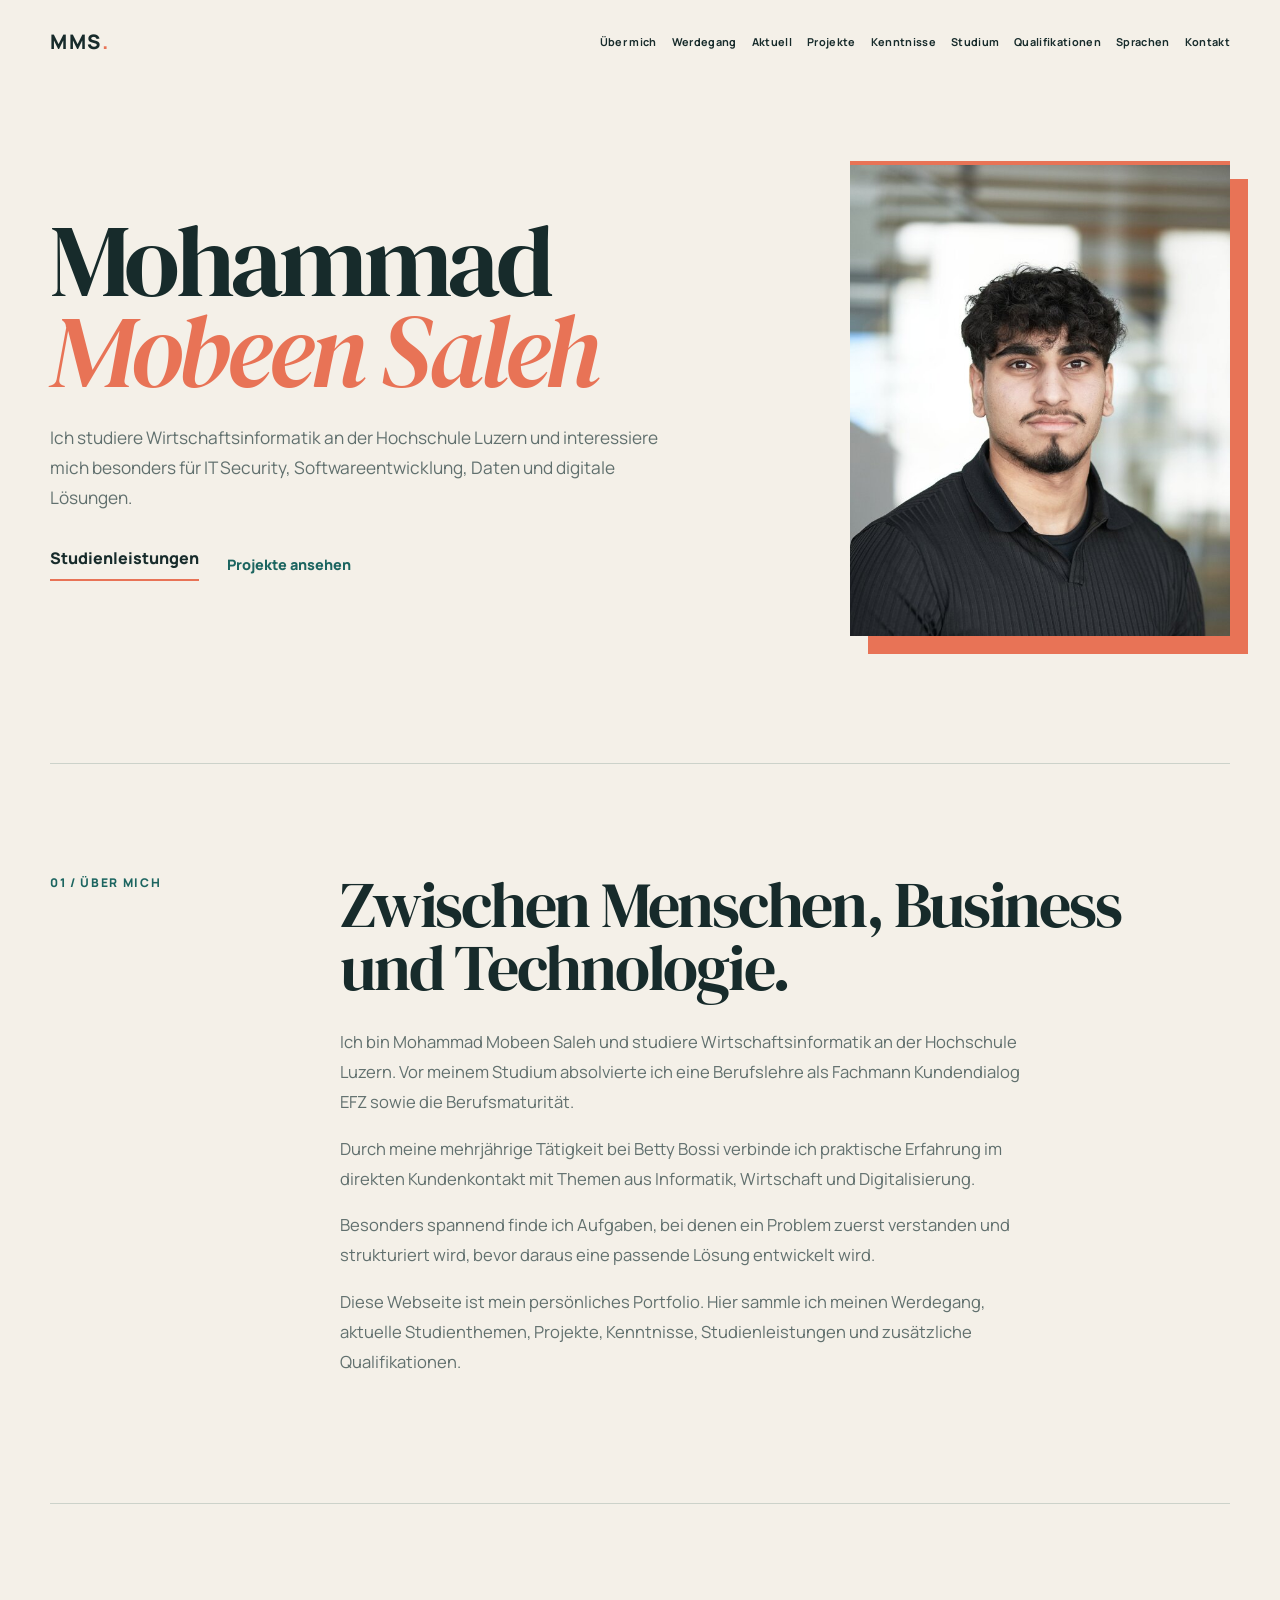
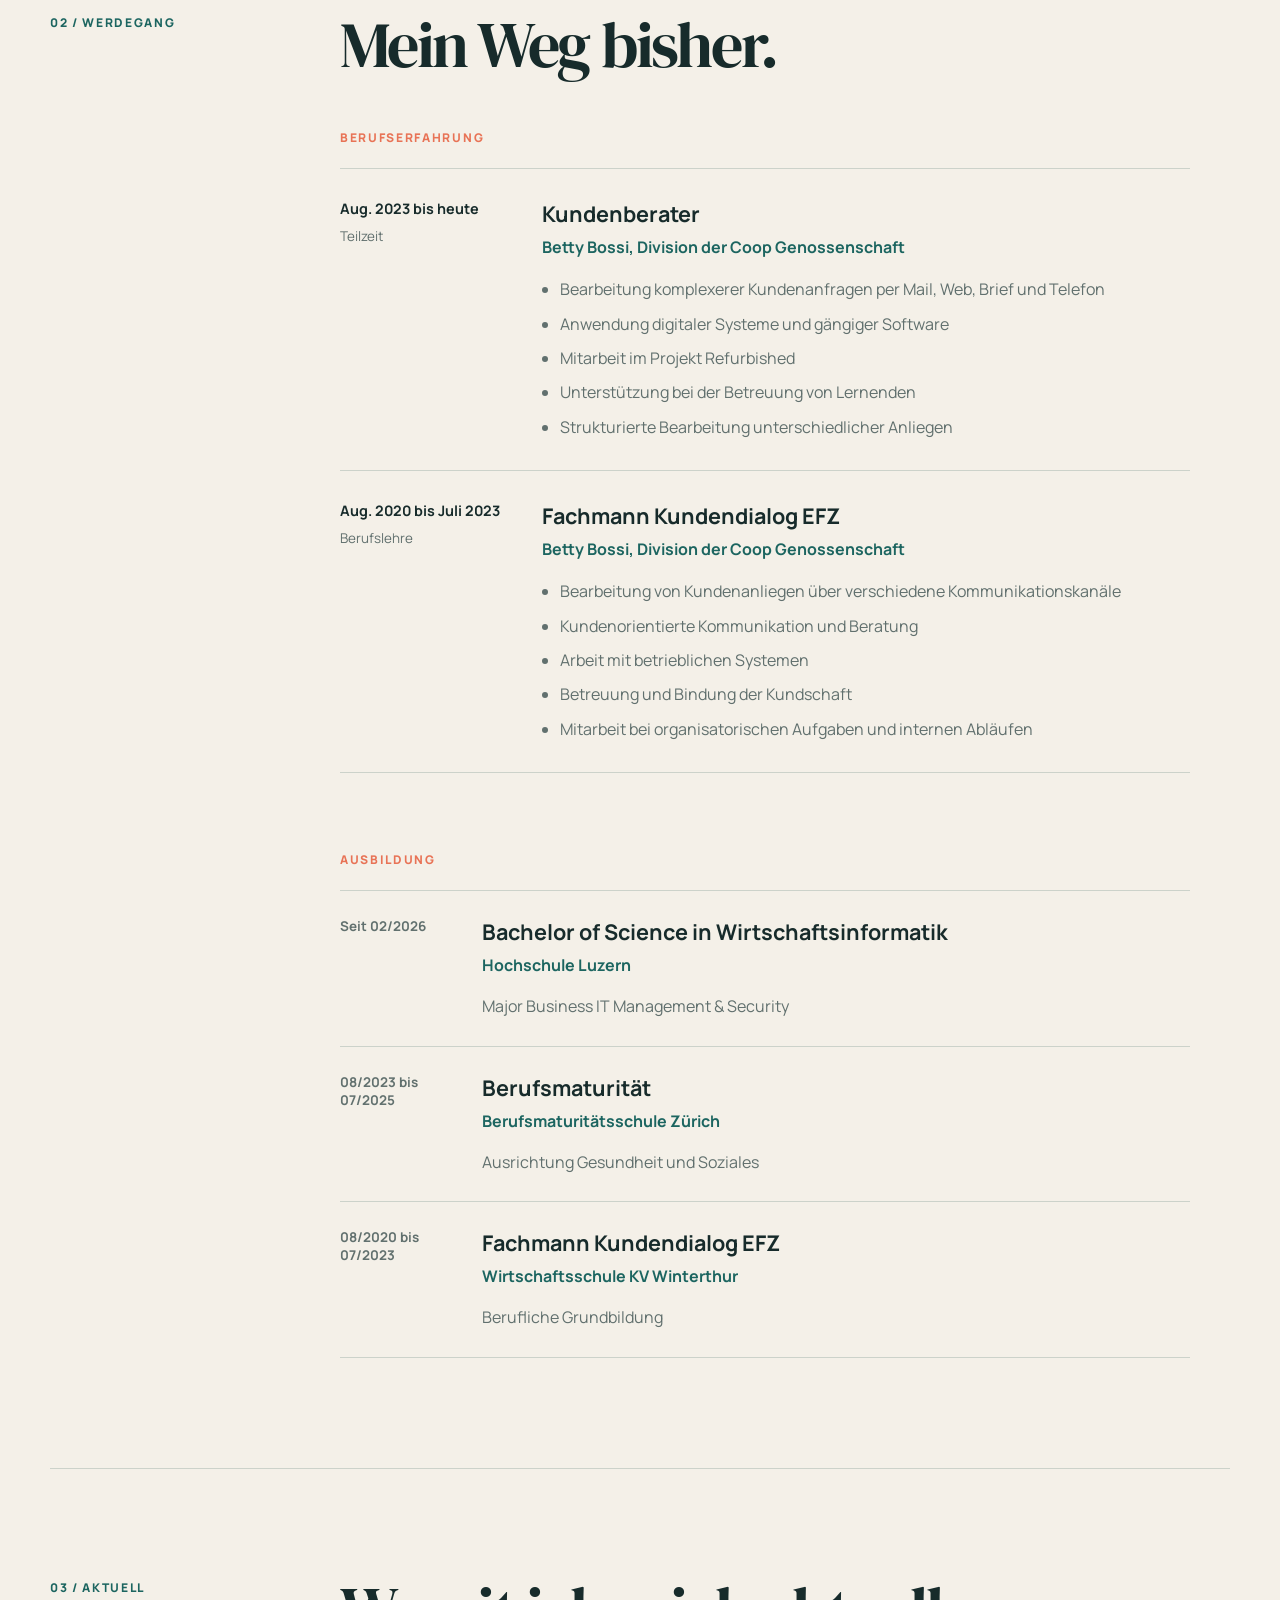
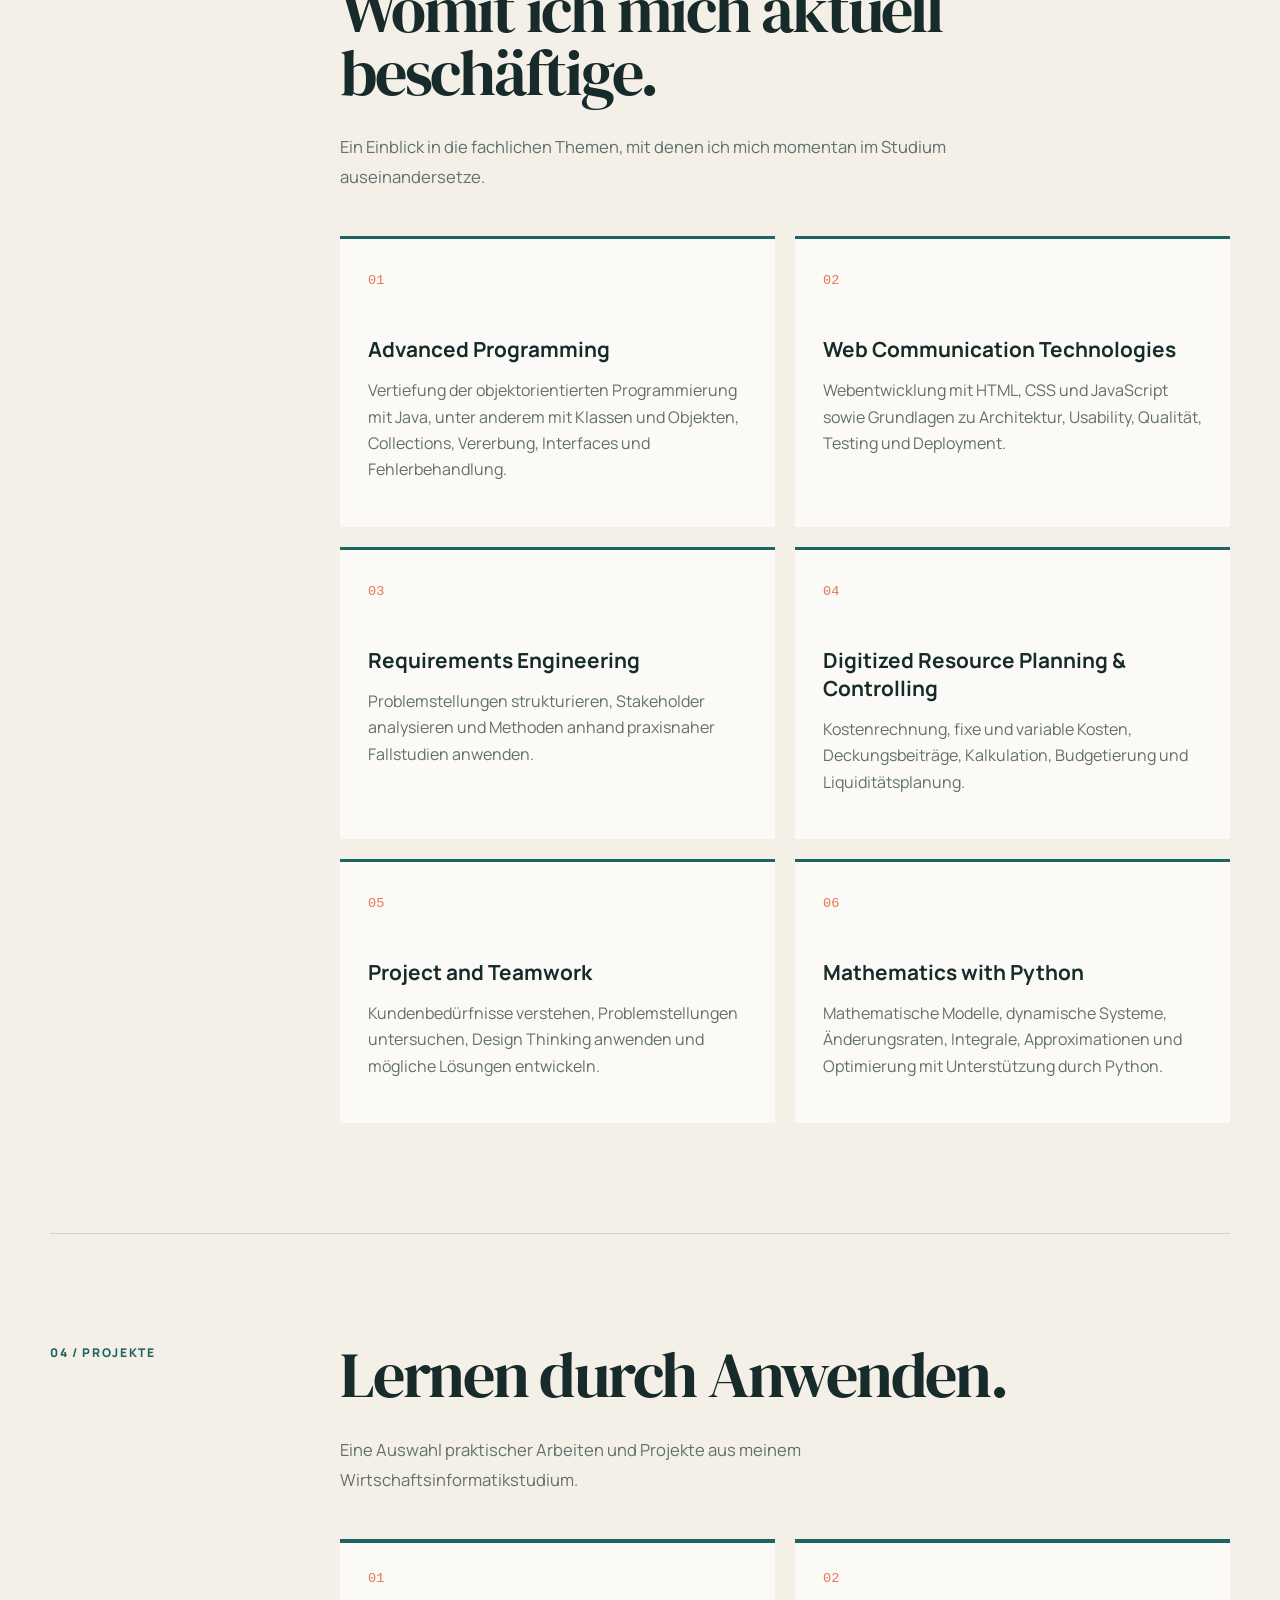
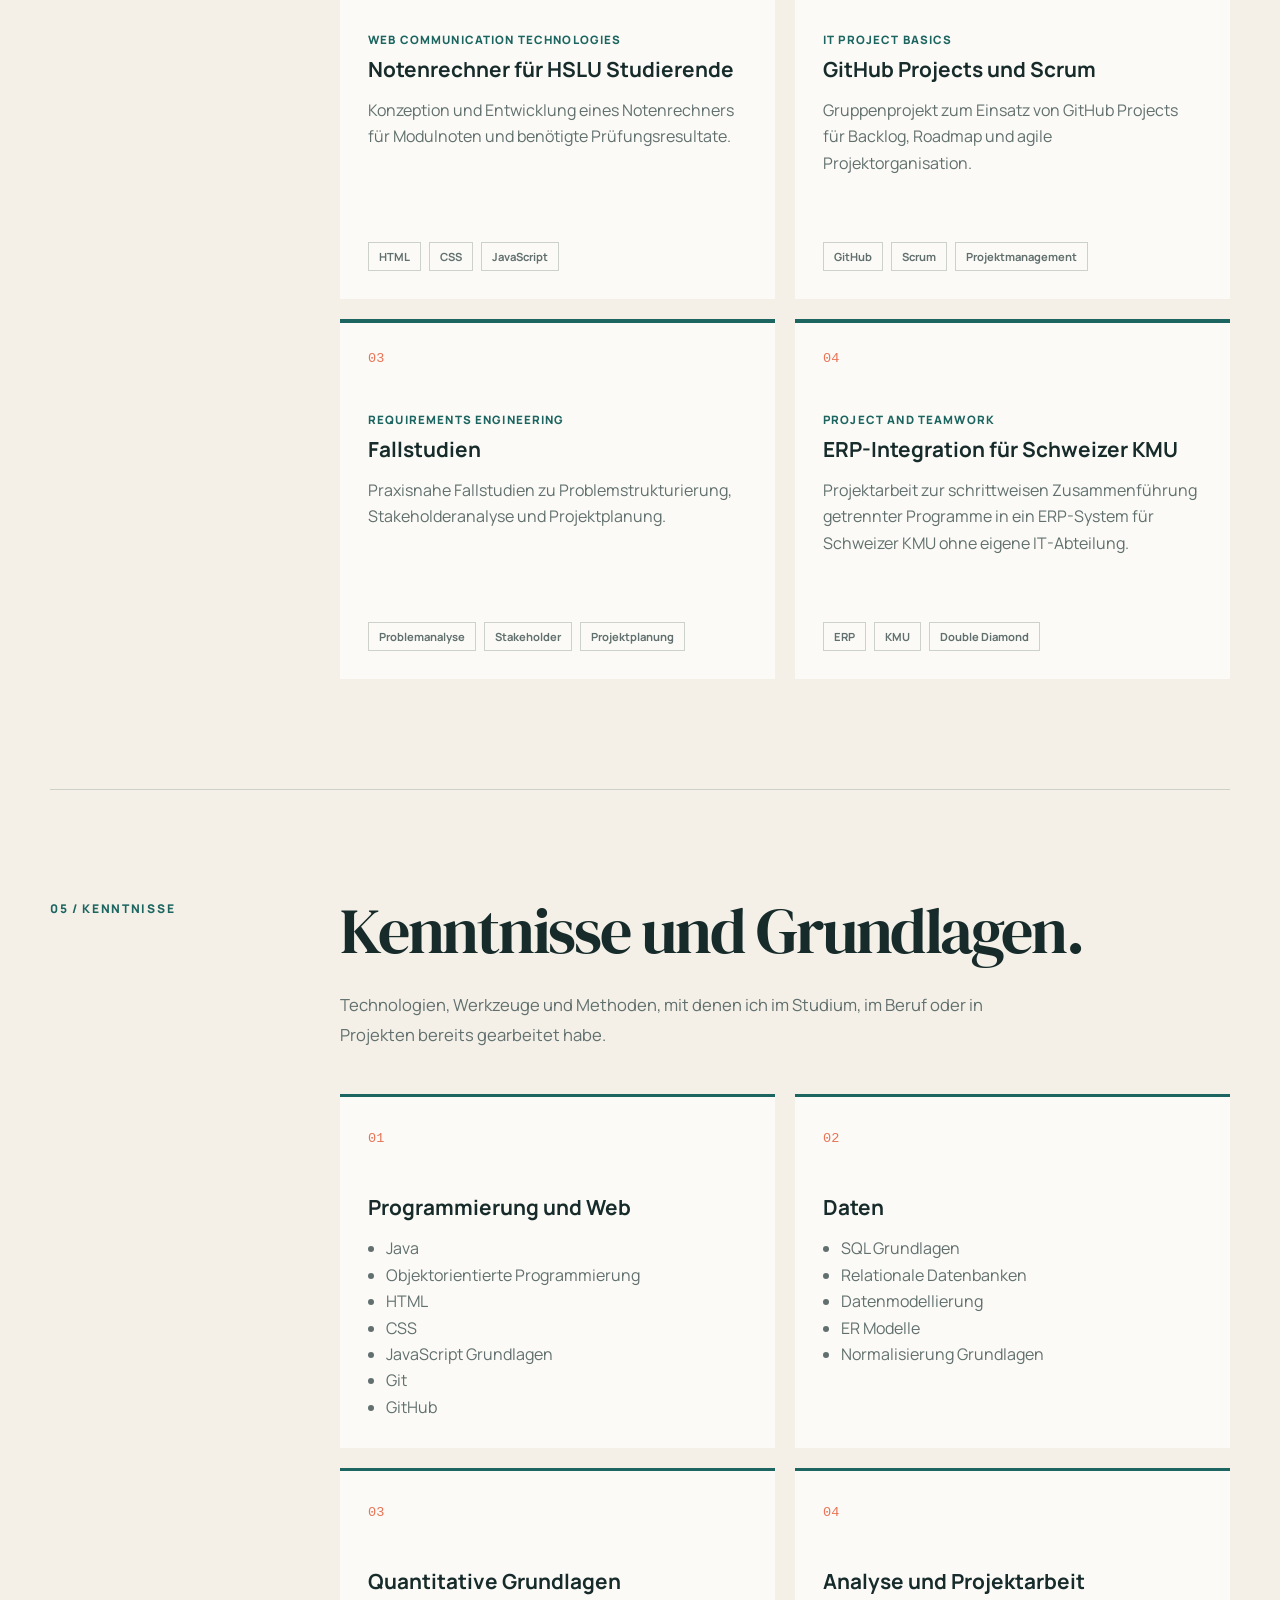
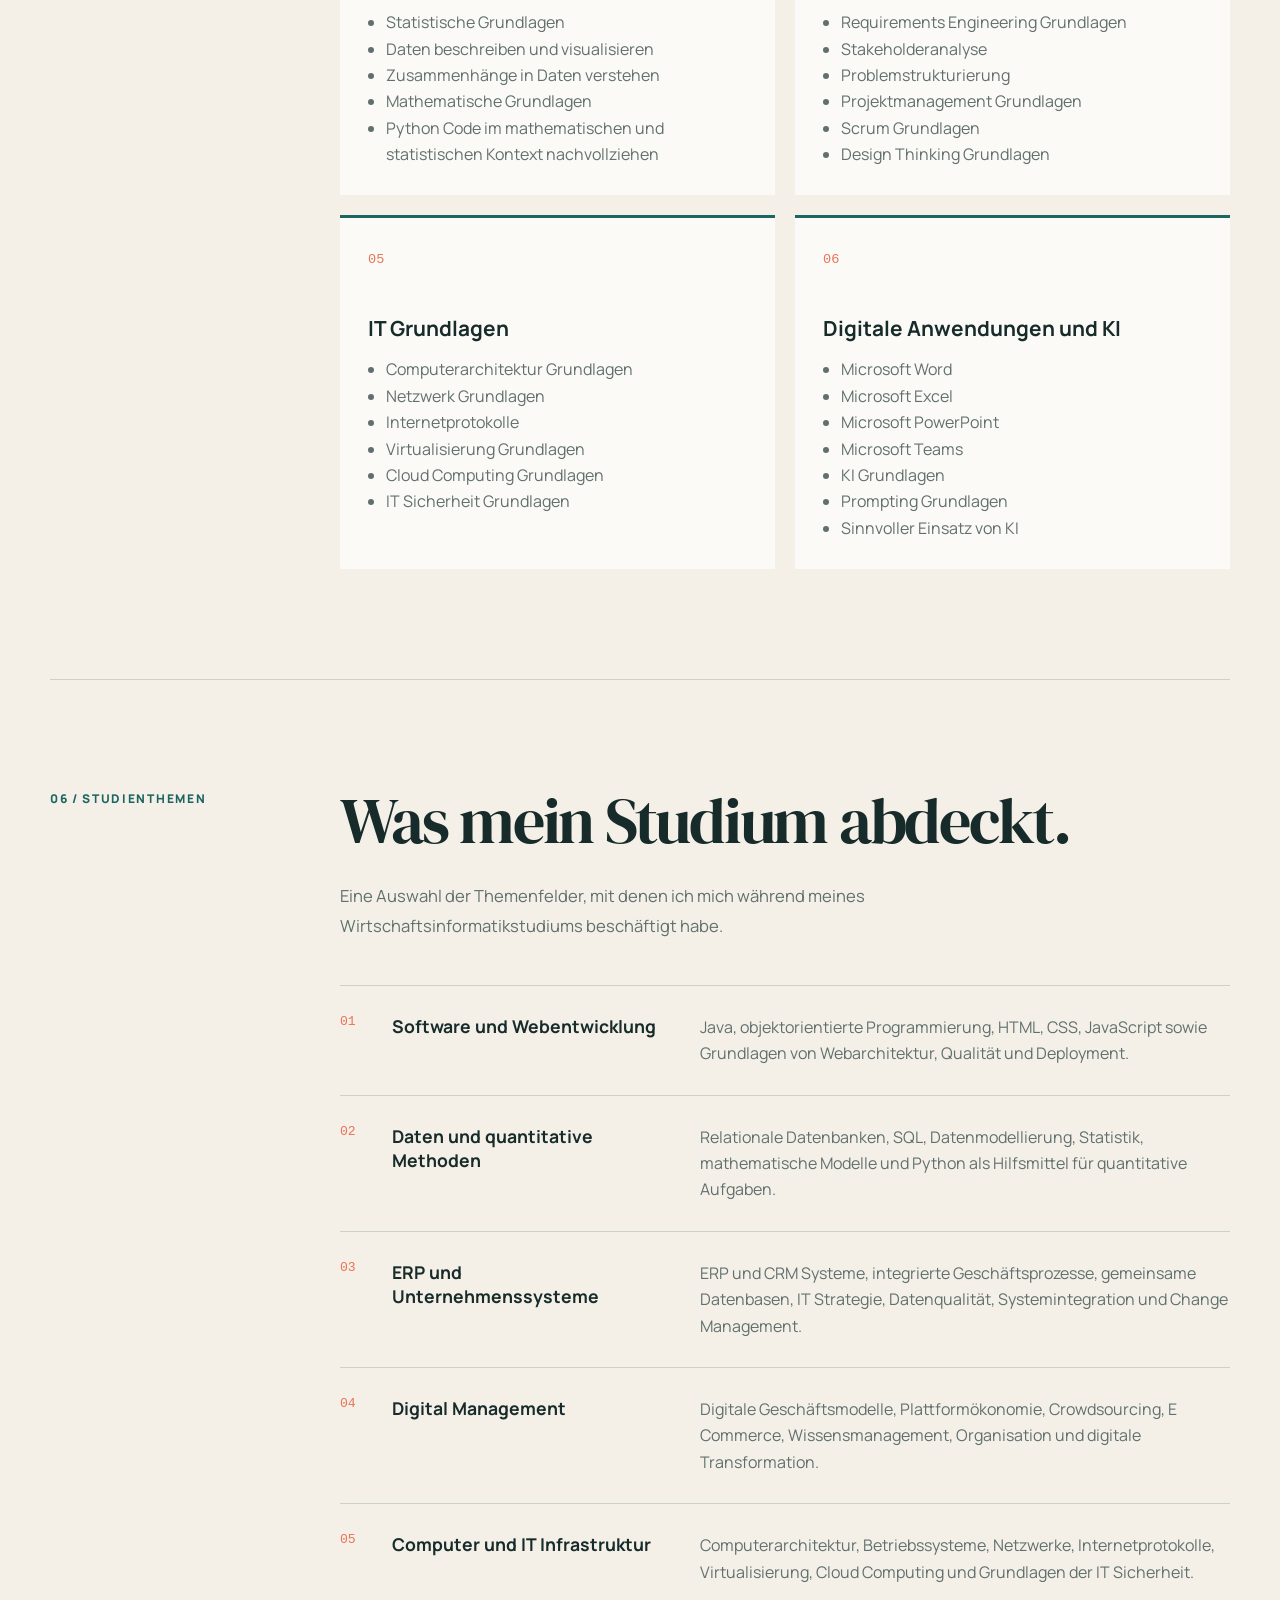
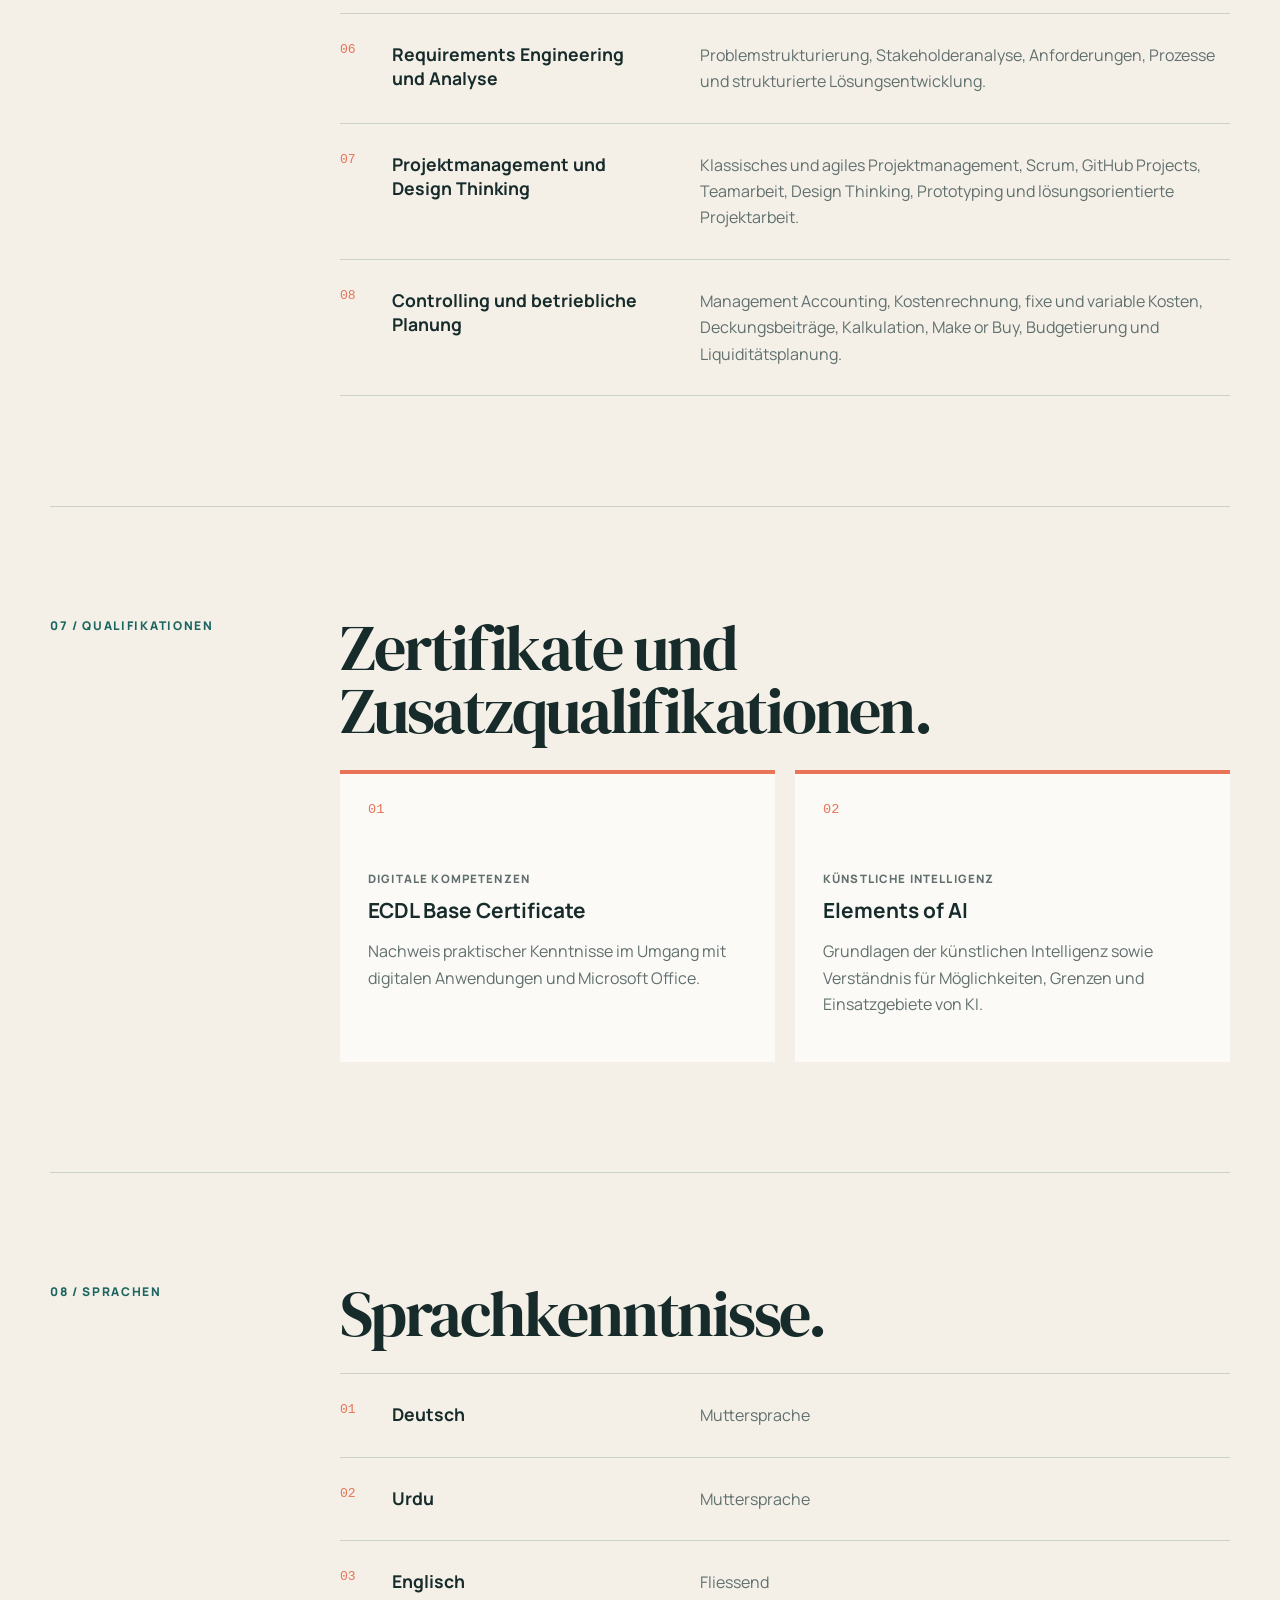
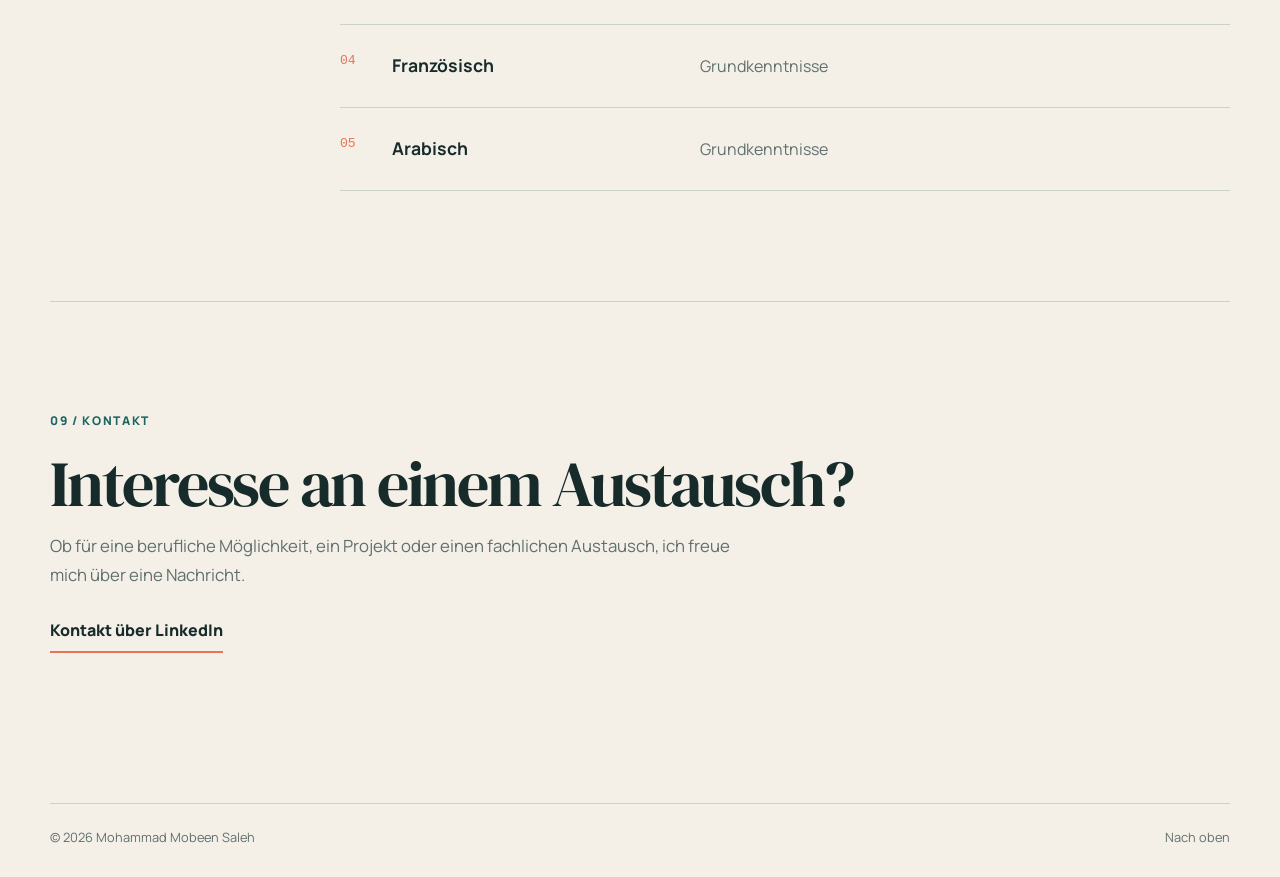
==== commit 84aa5dd0: "Grosse Änderung" ====
--- a/index.html
+++ b/index.html
@@ -73,22 +73,17 @@
                 <p class="hero-text">
 
                     Ich studiere Wirtschaftsinformatik an der Hochschule Luzern
-                    und interessiere mich besonders für Business Analysis,
-                    Softwareentwicklung, Daten, künstliche Intelligenz und
-                    digitale Lösungen.
+                    und interessiere mich besonders für IT Security,
+                    Softwareentwicklung, Daten und digitale Lösungen.
 
                 </p>
 
 
                 <div class="hero-actions">
 
-                    <a class="primary-link" href="#ueber-mich">
-
-                        Mehr über mich
-
-                        <span aria-hidden="true">
-                            ↓
-                        </span>
+                    <a class="primary-link" href="studienleistungen.html">
+
+                        Studienleistungen
 
                     </a>
 
@@ -172,7 +167,8 @@
 
                     Diese Webseite ist mein persönliches Portfolio.
                     Hier sammle ich meinen Werdegang, aktuelle Studienthemen,
-                    Projekte, Kenntnisse und zusätzliche Qualifikationen.
+                    Projekte, Kenntnisse, Studienleistungen und zusätzliche
+                    Qualifikationen.
 
                 </p>
 
@@ -194,6 +190,10 @@
 
 
             <div class="career-content">
+
+                <h2>
+                    Mein Weg bisher.
+                </h2>
 
 
                 <!-- BERUFSERFAHRUNG -->
@@ -355,7 +355,7 @@
                             </p>
 
                             <p>
-                                Major Business Analysis
+                                Major Business IT Management &amp; Security
                             </p>
 
                         </div>
@@ -515,7 +515,7 @@
                         <span>04</span>
 
                         <h3>
-                            Digitized Resource Planning & Controlling
+                            Digitized Resource Planning &amp; Controlling
                         </h3>
 
                         <p>
@@ -700,6 +700,39 @@
                     </article>
 
 
+
+                    <article class="project-card">
+
+                        <span class="project-number">
+                            04
+                        </span>
+
+                        <p class="project-type">
+                            Project and Teamwork
+                        </p>
+
+                        <h3>
+                            ERP-Integration für Schweizer KMU
+                        </h3>
+
+                        <p>
+                            Projektarbeit zur schrittweisen Zusammenführung
+                            getrennter Programme in ein ERP-System für
+                            Schweizer KMU ohne eigene IT-Abteilung.
+                        </p>
+
+
+                        <div class="project-tags">
+
+                            <span>ERP</span>
+                            <span>KMU</span>
+                            <span>Double Diamond</span>
+
+                        </div>
+
+                    </article>
+
+
                 </div>
 
             </div>
@@ -750,17 +783,11 @@
                         <ul>
 
                             <li>Java</li>
-
                             <li>Objektorientierte Programmierung</li>
-
                             <li>HTML</li>
-
                             <li>CSS</li>
-
                             <li>JavaScript Grundlagen</li>
-
                             <li>Git</li>
-
                             <li>GitHub</li>
 
                         </ul>
@@ -780,13 +807,9 @@
                         <ul>
 
                             <li>SQL Grundlagen</li>
-
                             <li>Relationale Datenbanken</li>
-
                             <li>Datenmodellierung</li>
-
                             <li>ER Modelle</li>
-
                             <li>Normalisierung Grundlagen</li>
 
                         </ul>
@@ -806,11 +829,8 @@
                         <ul>
 
                             <li>Statistische Grundlagen</li>
-
                             <li>Daten beschreiben und visualisieren</li>
-
                             <li>Zusammenhänge in Daten verstehen</li>
-
                             <li>Mathematische Grundlagen</li>
 
                             <li>
@@ -829,21 +849,16 @@
                         <span>04</span>
 
                         <h3>
-                            Business Analysis und Projekt
+                            Analyse und Projektarbeit
                         </h3>
 
                         <ul>
 
                             <li>Requirements Engineering Grundlagen</li>
-
                             <li>Stakeholderanalyse</li>
-
                             <li>Problemstrukturierung</li>
-
                             <li>Projektmanagement Grundlagen</li>
-
                             <li>Scrum Grundlagen</li>
-
                             <li>Design Thinking Grundlagen</li>
 
                         </ul>
@@ -863,15 +878,10 @@
                         <ul>
 
                             <li>Computerarchitektur Grundlagen</li>
-
                             <li>Netzwerk Grundlagen</li>
-
                             <li>Internetprotokolle</li>
-
                             <li>Virtualisierung Grundlagen</li>
-
                             <li>Cloud Computing Grundlagen</li>
-
                             <li>IT Sicherheit Grundlagen</li>
 
                         </ul>
@@ -891,17 +901,11 @@
                         <ul>
 
                             <li>Microsoft Word</li>
-
                             <li>Microsoft Excel</li>
-
                             <li>Microsoft PowerPoint</li>
-
                             <li>Microsoft Teams</li>
-
                             <li>KI Grundlagen</li>
-
                             <li>Prompting Grundlagen</li>
-
                             <li>Sinnvoller Einsatz von KI</li>
 
                         </ul>
@@ -942,7 +946,6 @@
                     beschäftigt habe.
 
                 </p>
-
 
 
                 <div class="topic-list">
@@ -1035,7 +1038,7 @@
                         <p>
                             Digitale Geschäftsmodelle,
                             Plattformökonomie, Crowdsourcing,
-                            E-Commerce, Wissensmanagement,
+                            E Commerce, Wissensmanagement,
                             Organisation und digitale Transformation.
                         </p>
 
@@ -1074,7 +1077,7 @@
                             <span>06</span>
 
                             <h3>
-                                Business Analysis und Requirements Engineering
+                                Requirements Engineering und Analyse
                             </h3>
 
                         </div>
@@ -1408,4 +1411,4 @@
 
 </body>
 
-</html> +</html>
--- a/style.css
+++ b/style.css
@@ -388,6 +388,11 @@
 }
 
 
+.career-content > h2 {
+    margin-bottom: 52px;
+}
+
+
 .career-block + .career-block {
     margin-top: 78px;
 }
@@ -543,8 +548,7 @@
 .current-grid,
 .project-grid,
 .skills-grid,
-.certificate-grid,
-.support-grid {
+.certificate-grid {
 
     display: grid;
 
@@ -565,8 +569,7 @@
 
 .current-card,
 .skill-card,
-.certificate-card,
-.support-card {
+.certificate-card {
 
     padding: 28px;
 
@@ -609,9 +612,7 @@
 
 .current-card p,
 .skill-card li,
-.certificate-card p,
-.support-card p,
-.support-card li {
+.certificate-card p {
 
     color: var(--muted);
 
@@ -625,7 +626,7 @@
 
 .project-grid {
 
-    grid-template-columns: repeat(3, 1fr);
+    grid-template-columns: repeat(2, 1fr);
 
 }
 
@@ -661,8 +662,7 @@
 
 
 .project-type,
-.certificate-type,
-.support-label {
+.certificate-type {
 
     margin-bottom: 8px;
 
@@ -680,8 +680,7 @@
 
 
 .project-card h3,
-.certificate-card h3,
-.support-card h3 {
+.certificate-card h3 {
 
     margin-bottom: 14px;
 
@@ -748,8 +747,7 @@
 }
 
 
-.skill-card ul,
-.support-card ul {
+.skill-card ul {
 
     margin: 0;
 
@@ -828,6 +826,273 @@
 
 
 
+/* STUDIENLEISTUNGEN */
+
+.grades-hero {
+
+    display: flex;
+
+    flex-direction: column;
+
+    justify-content: center;
+
+    width: min(1180px, calc(100% - 48px));
+
+    min-height: 560px;
+
+    margin: auto;
+
+    padding: 90px 0 110px;
+
+}
+
+
+.grades-hero h1 {
+
+    max-width: 900px;
+
+}
+
+
+.grades-hero .hero-text {
+
+    max-width: 720px;
+
+}
+
+
+.grades-section {
+    border-top: 1px solid var(--border);
+}
+
+
+.grades-section > div {
+    max-width: 900px;
+}
+
+
+.semester-summary {
+
+    display: flex;
+
+    gap: 16px;
+
+    margin-bottom: 38px;
+
+    flex-wrap: wrap;
+}
+
+
+.summary-item {
+
+    min-width: 160px;
+
+    padding: 20px 22px;
+
+    border: 1px solid var(--border);
+
+    border-top: 3px solid var(--teal);
+
+    background: var(--paper);
+
+    box-shadow: 8px 8px 0 rgba(204, 210, 202, .45);
+}
+
+
+.summary-item strong {
+
+    display: block;
+
+    margin-bottom: 4px;
+
+    font-family: "DM Serif Display", Georgia, serif;
+
+    font-size: 2rem;
+
+    font-weight: 400;
+
+}
+
+
+.summary-item span {
+
+    color: var(--muted);
+
+    font-size: .78rem;
+
+    font-weight: 700;
+
+}
+
+
+.grade-table-wrapper {
+
+    overflow-x: auto;
+
+    border: 1px solid rgba(204, 210, 202, .9);
+
+    border-top: 4px solid var(--coral);
+
+    background: var(--paper);
+
+    box-shadow: 14px 14px 0 rgba(204, 210, 202, .5);
+}
+
+
+.grade-table-heading {
+
+    display: flex;
+
+    align-items: baseline;
+
+    justify-content: space-between;
+
+    gap: 20px;
+
+    padding: 22px 24px 18px;
+
+    border-bottom: 1px solid var(--border);
+}
+
+
+.grade-table-heading span:first-child {
+
+    color: var(--ink);
+
+    font-family: "DM Serif Display", Georgia, serif;
+
+    font-size: 1.65rem;
+
+}
+
+
+.grade-table-heading span:last-child {
+
+    color: var(--muted);
+
+    font-size: .7rem;
+
+    font-weight: 800;
+
+    letter-spacing: .1em;
+
+    text-transform: uppercase;
+}
+
+
+.grade-table {
+
+    width: 100%;
+
+    min-width: 640px;
+
+    border-collapse: collapse;
+
+}
+
+
+.grade-table th,
+.grade-table td {
+
+    padding: 17px 24px;
+
+    border-bottom: 1px solid var(--border);
+
+    text-align: left;
+
+    vertical-align: middle;
+
+}
+
+
+.grade-table tr:last-child td {
+
+    border-bottom: 0;
+
+}
+
+
+.grade-table th {
+
+    padding-top: 14px;
+
+    padding-bottom: 14px;
+
+    background: rgba(244, 240, 232, .65);
+
+    color: var(--teal);
+
+    font-size: .72rem;
+
+    font-weight: 800;
+
+    letter-spacing: .08em;
+
+    text-transform: uppercase;
+
+}
+
+
+.grade-table td {
+
+    color: var(--muted);
+
+    line-height: 1.45;
+}
+
+
+.grade-table tbody tr {
+    transition: background-color .2s ease;
+}
+
+
+.grade-table tbody tr:hover {
+    background: rgba(232, 115, 86, .06);
+}
+
+
+.grade-table td:first-child {
+
+    color: var(--ink);
+
+    font-weight: 700;
+
+}
+
+
+.grade-table .grade-value {
+
+    display: inline-block;
+
+    min-width: 47px;
+
+    padding: 5px 8px;
+
+    border-radius: 2px;
+
+    color: var(--ink);
+
+    background: rgba(232, 115, 86, .13);
+
+    font-family: "Manrope", "Segoe UI", sans-serif;
+
+    font-size: 1rem;
+
+    font-weight: 800;
+
+    text-align: center;
+}
+
+
+.grade-table .credit-value {
+
+    color: var(--teal);
+
+    font-weight: 800;
+}
+
+
+
 /* QUALIFIKATIONEN */
 
 .certificate-grid {
@@ -851,37 +1116,6 @@
     display: block;
 
     margin-bottom: 52px;
-
-}
-
-
-
-/* UNTERSTÜTZUNG */
-
-.support-grid {
-
-    grid-template-columns: repeat(3, 1fr);
-
-}
-
-
-.support-card {
-
-    border-top: 4px solid var(--coral);
-
-}
-
-
-.support-label {
-
-    margin-bottom: 44px;
-
-}
-
-
-.support-card ul {
-
-    margin-top: 24px;
 
 }
 
@@ -995,8 +1229,7 @@
     }
 
 
-    .project-grid,
-    .support-grid {
+    .project-grid {
 
         grid-template-columns: 1fr 1fr;
 
@@ -1083,6 +1316,7 @@
 
 
     .hero,
+    .grades-hero,
     .content-section,
     .contact-section,
     footer {
@@ -1109,6 +1343,15 @@
     }
 
 
+    .grades-hero {
+
+        min-height: 0;
+
+        padding: 70px 0 90px;
+
+    }
+
+
     h1 {
 
         font-size: clamp(3.1rem, 16vw, 5rem);
@@ -1162,8 +1405,7 @@
     .current-grid,
     .project-grid,
     .skills-grid,
-    .certificate-grid,
-    .support-grid {
+    .certificate-grid {
 
         grid-template-columns: 1fr;
 
@@ -1181,8 +1423,7 @@
 
 
     .project-number,
-    .certificate-icon,
-    .support-label {
+    .certificate-icon {
 
         margin-bottom: 34px;
 
@@ -1212,4 +1453,18 @@
 
     }
 
+
+    .grade-table-heading {
+
+        align-items: flex-start;
+
+        flex-direction: column;
+
+        gap: 6px;
+
+        padding: 20px;
+
+    }
+
+
 }
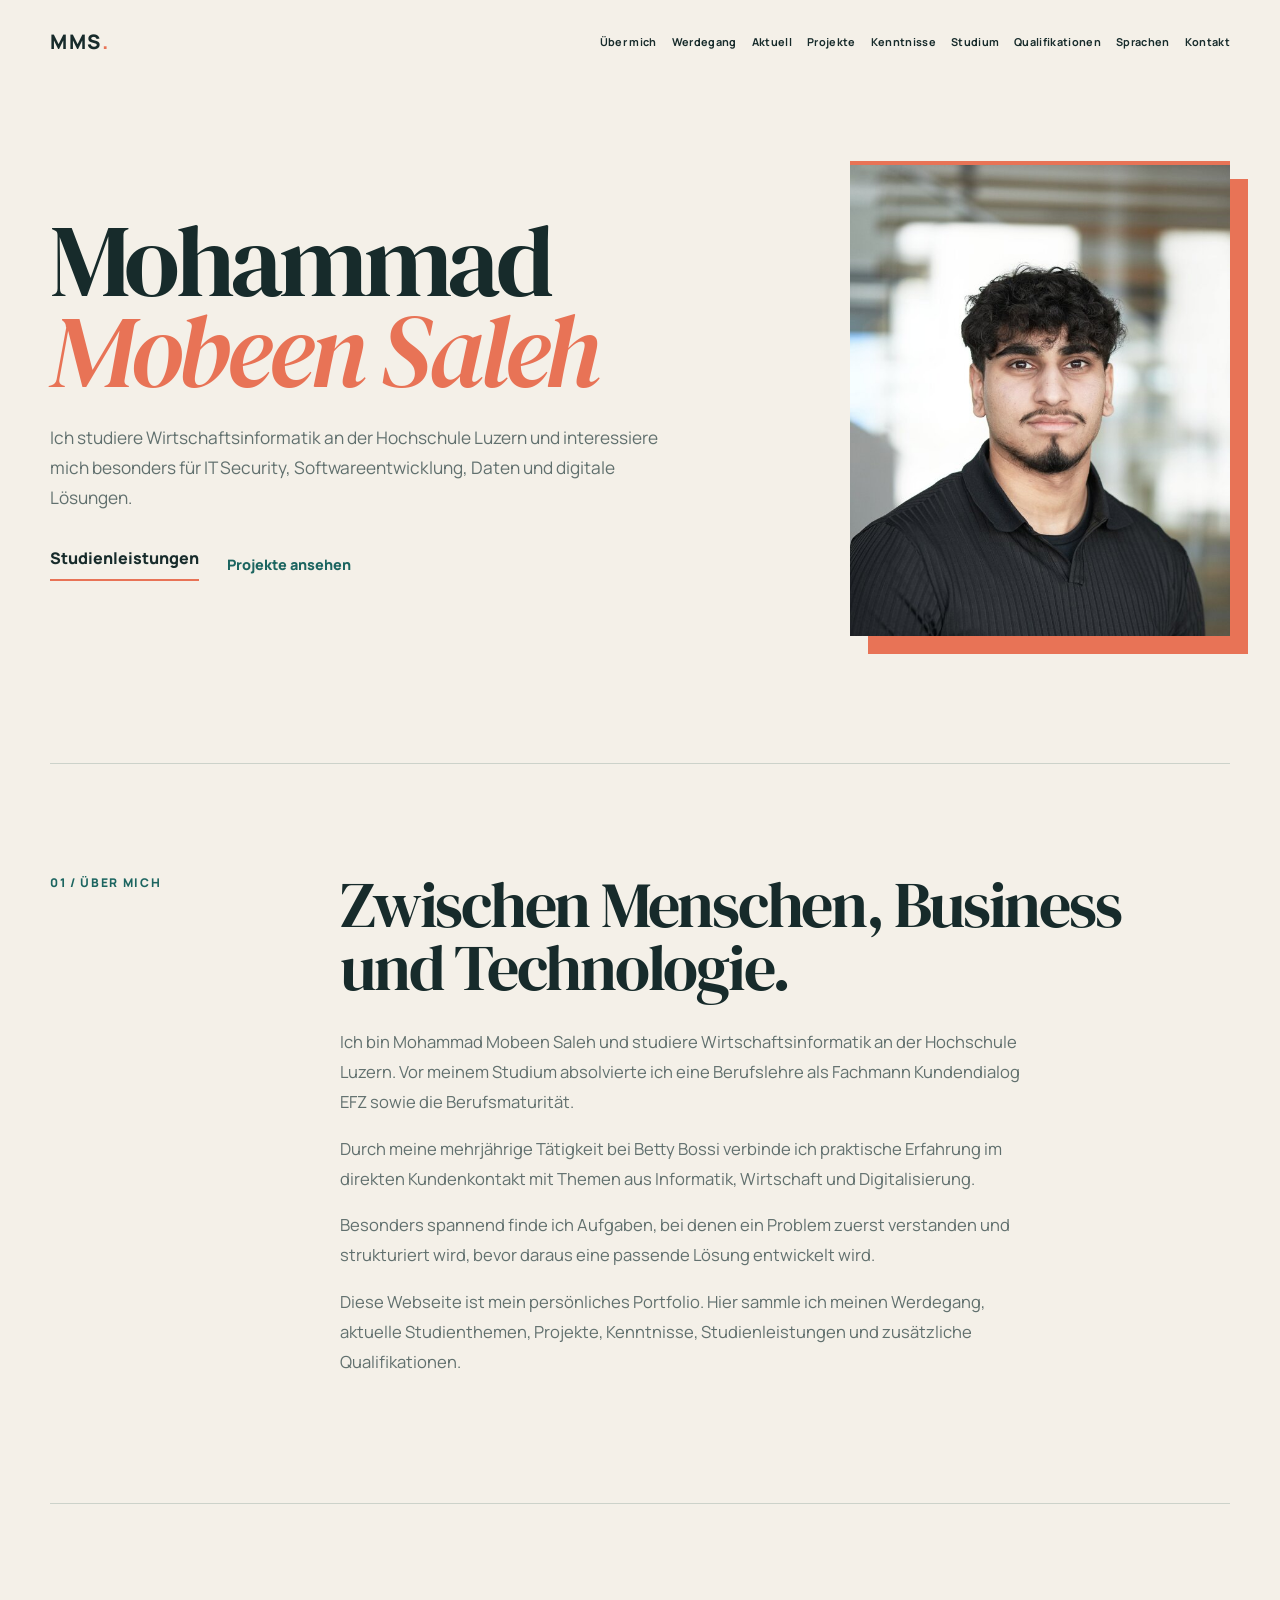
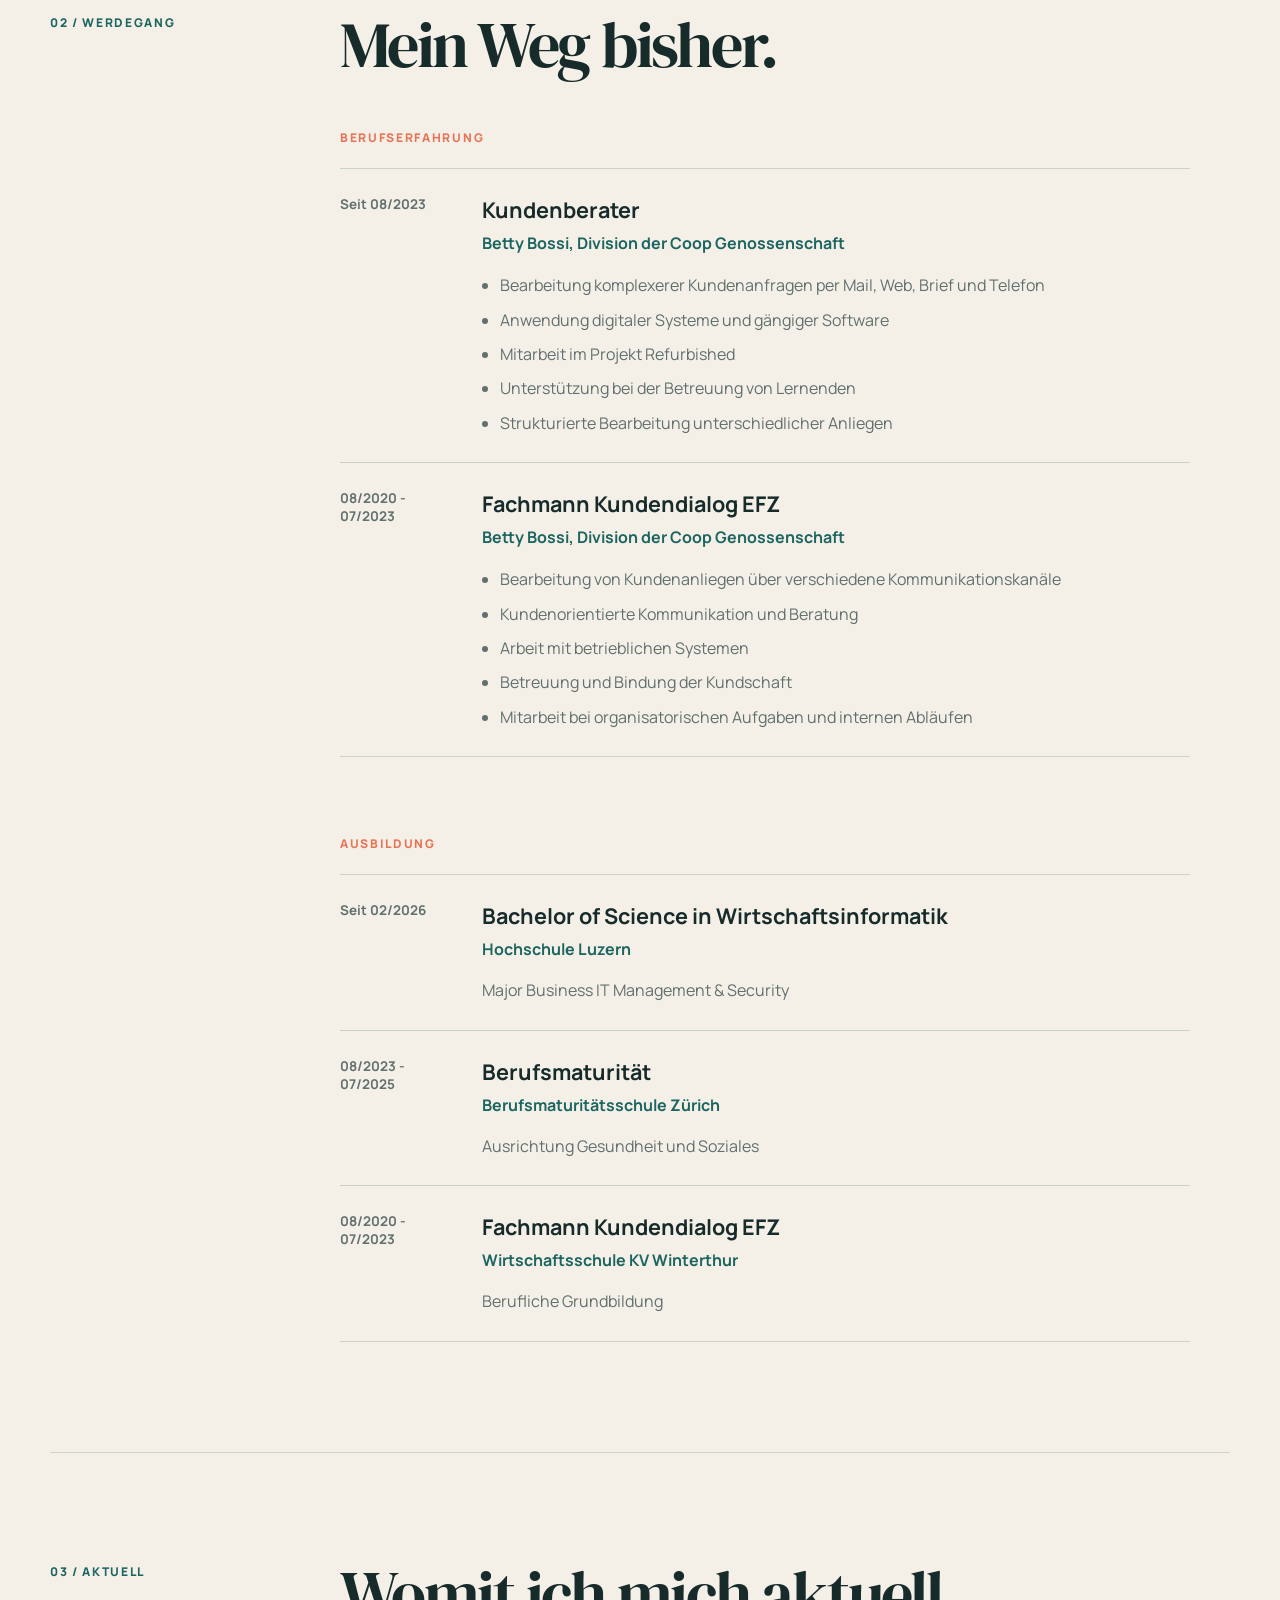
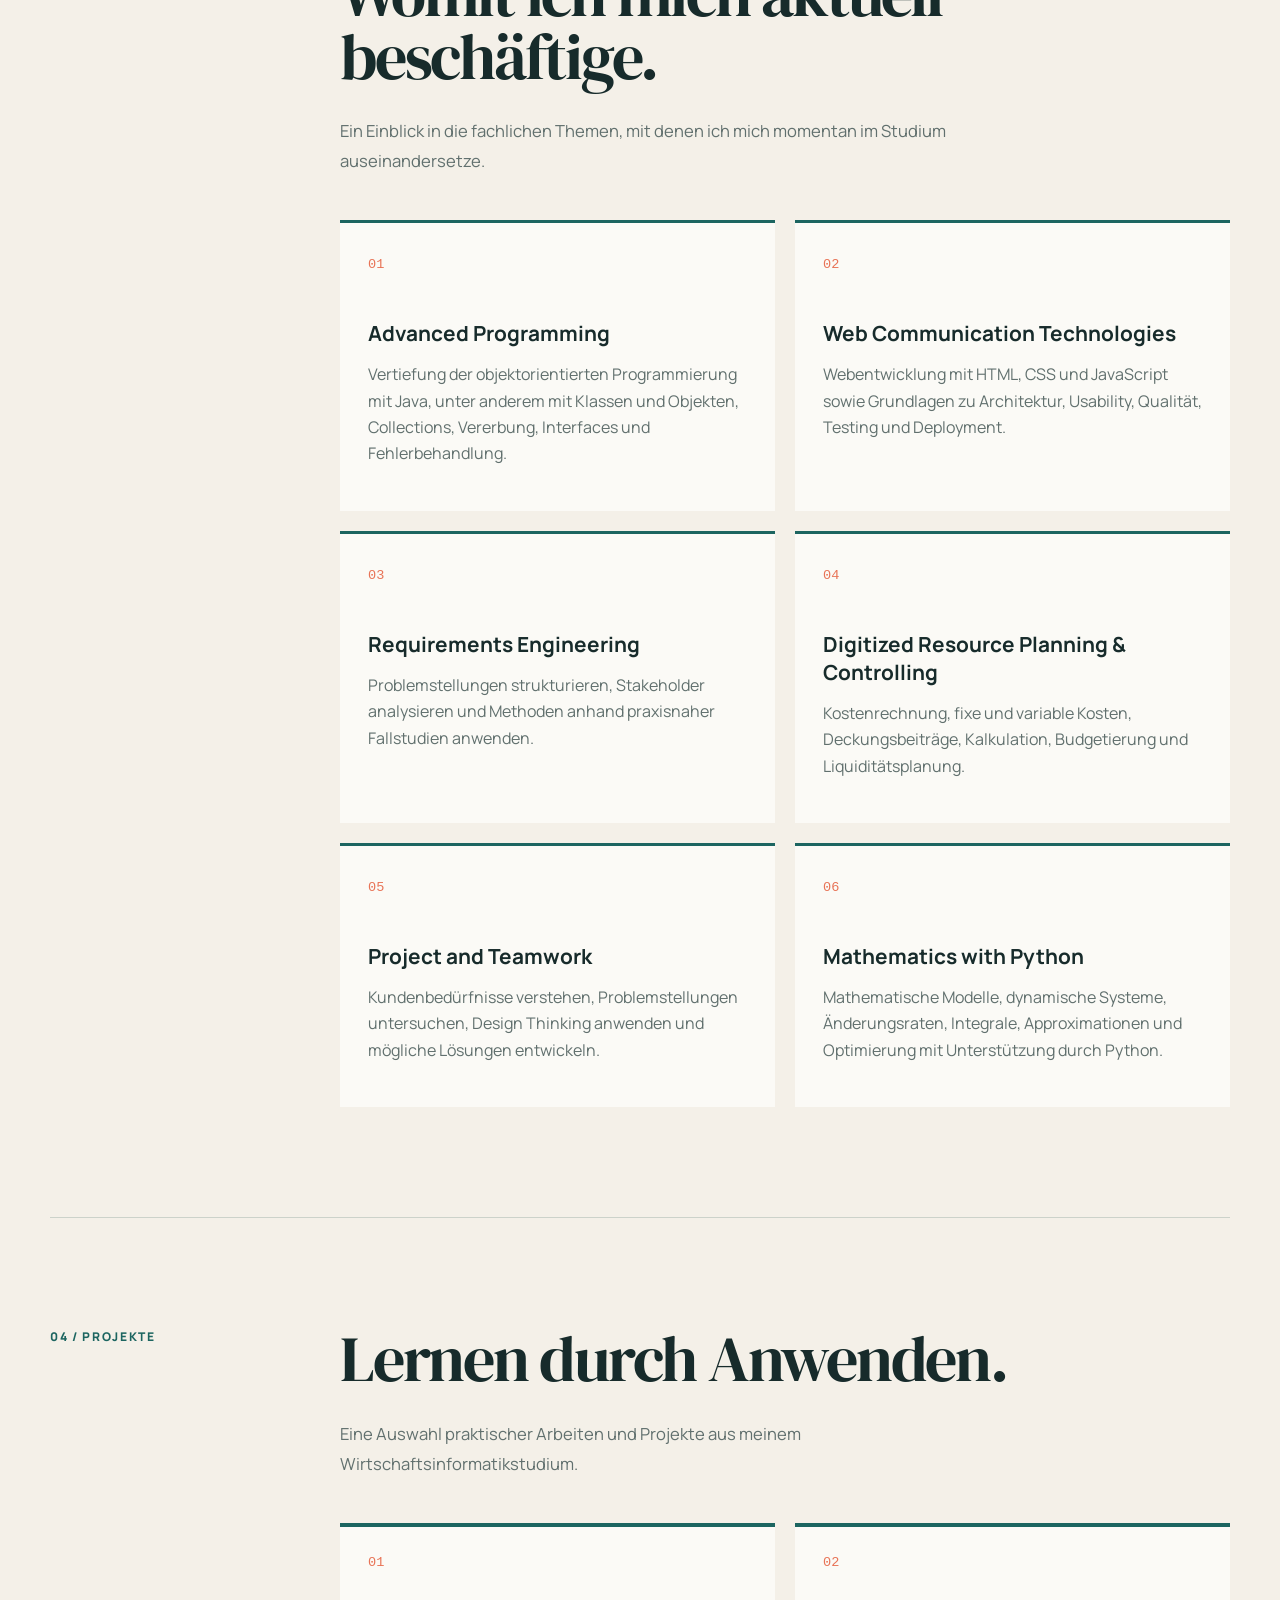
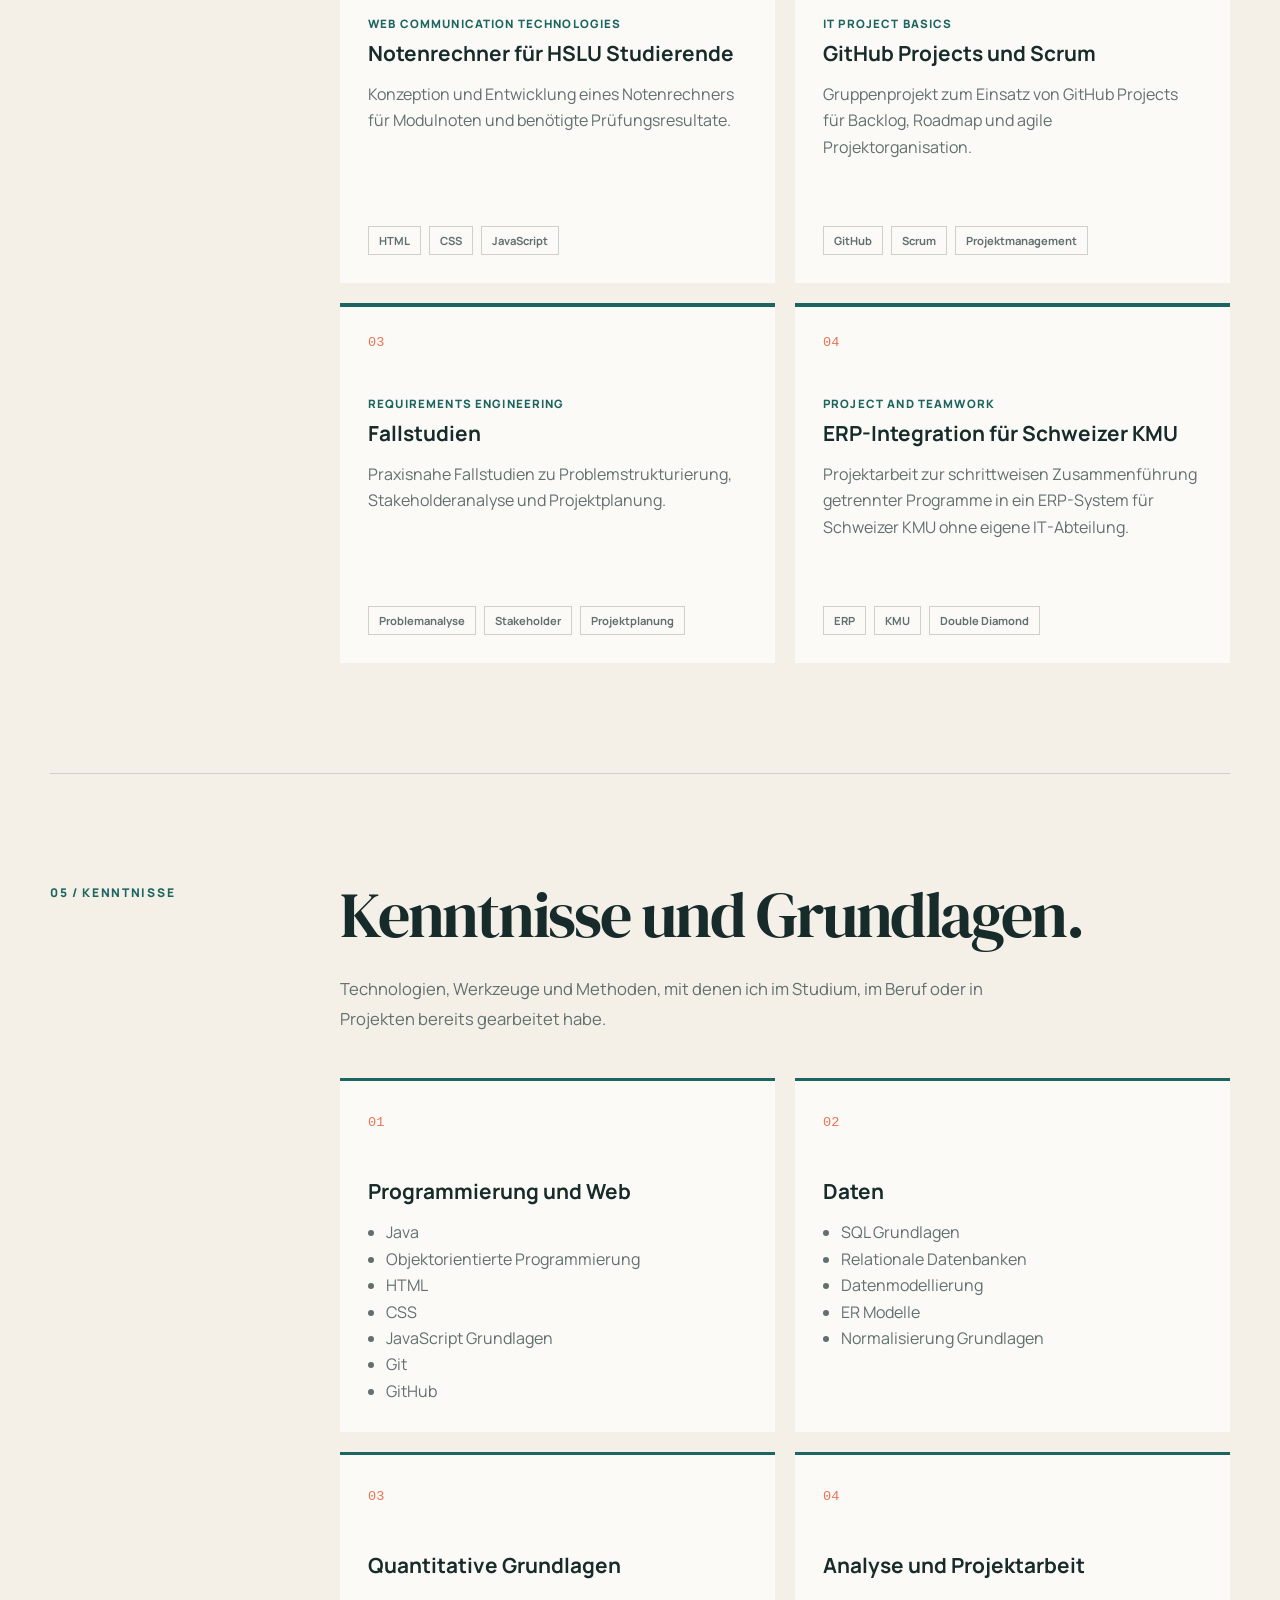
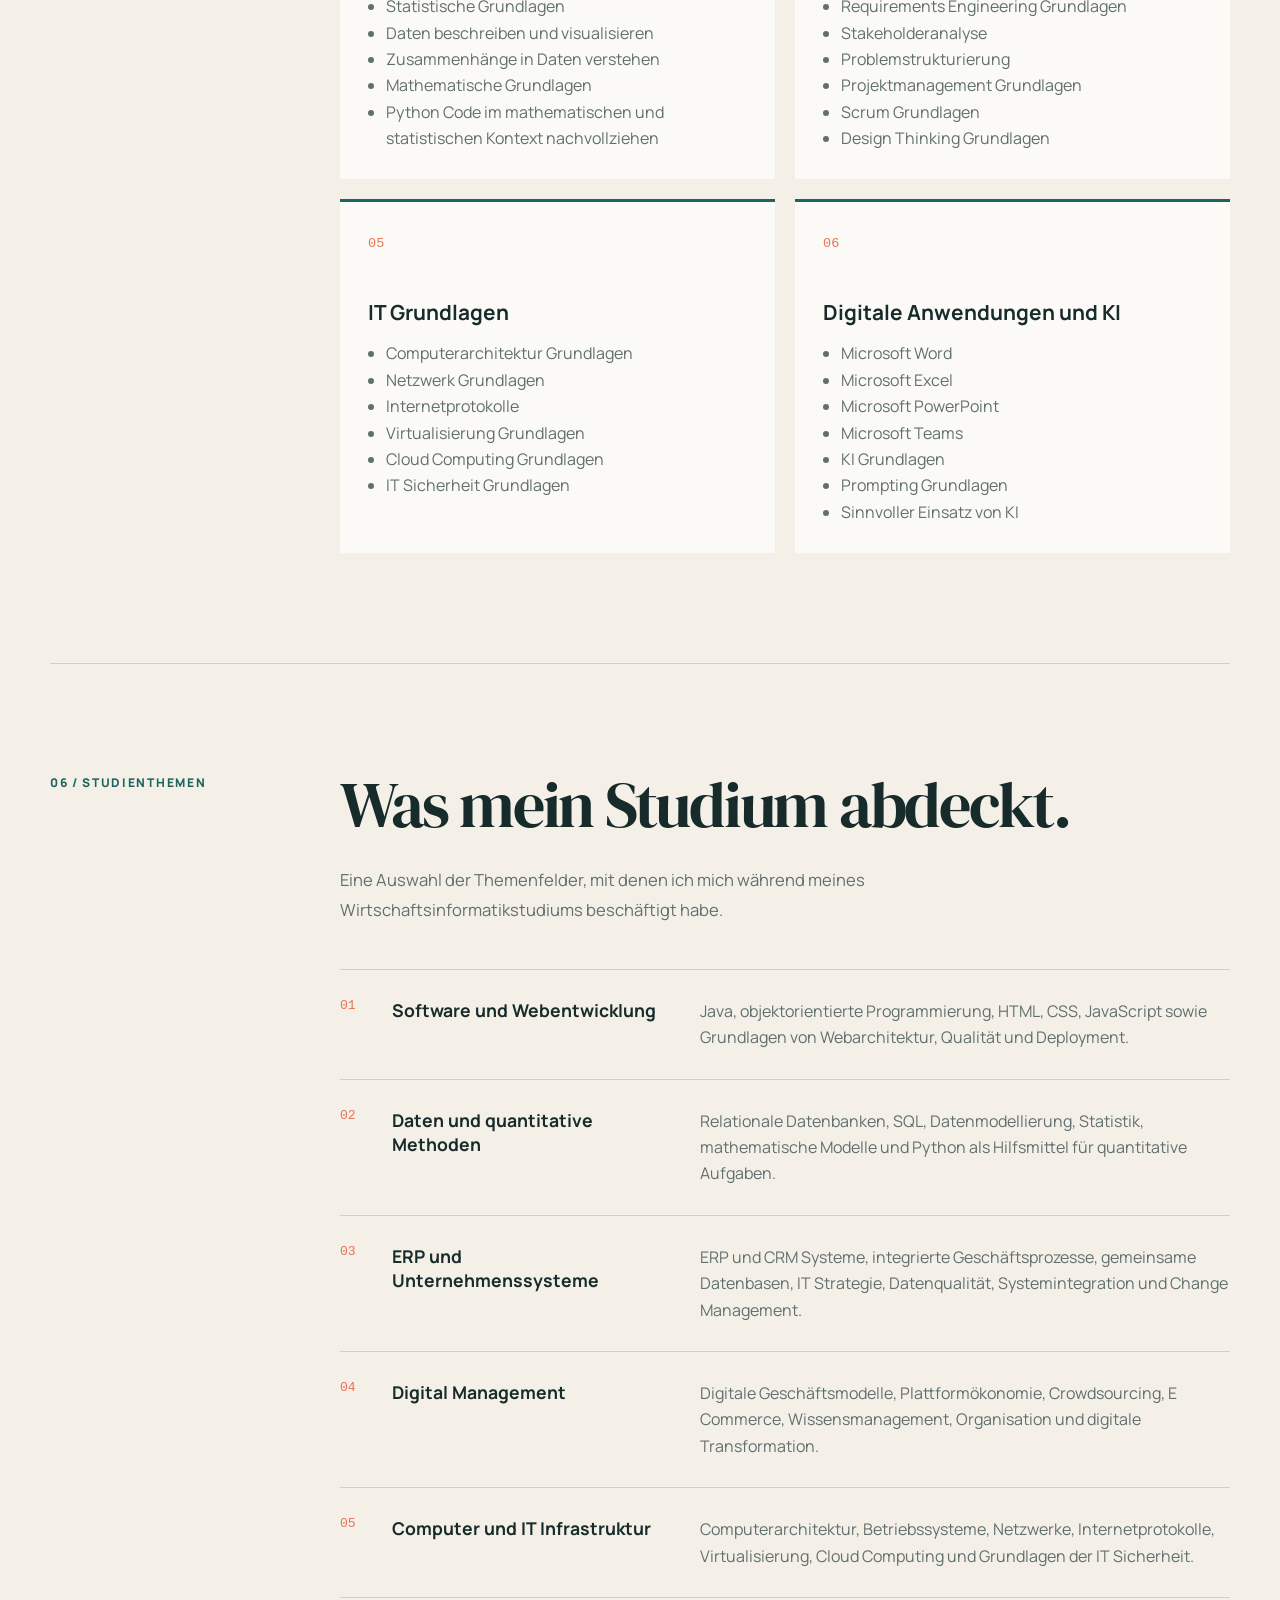
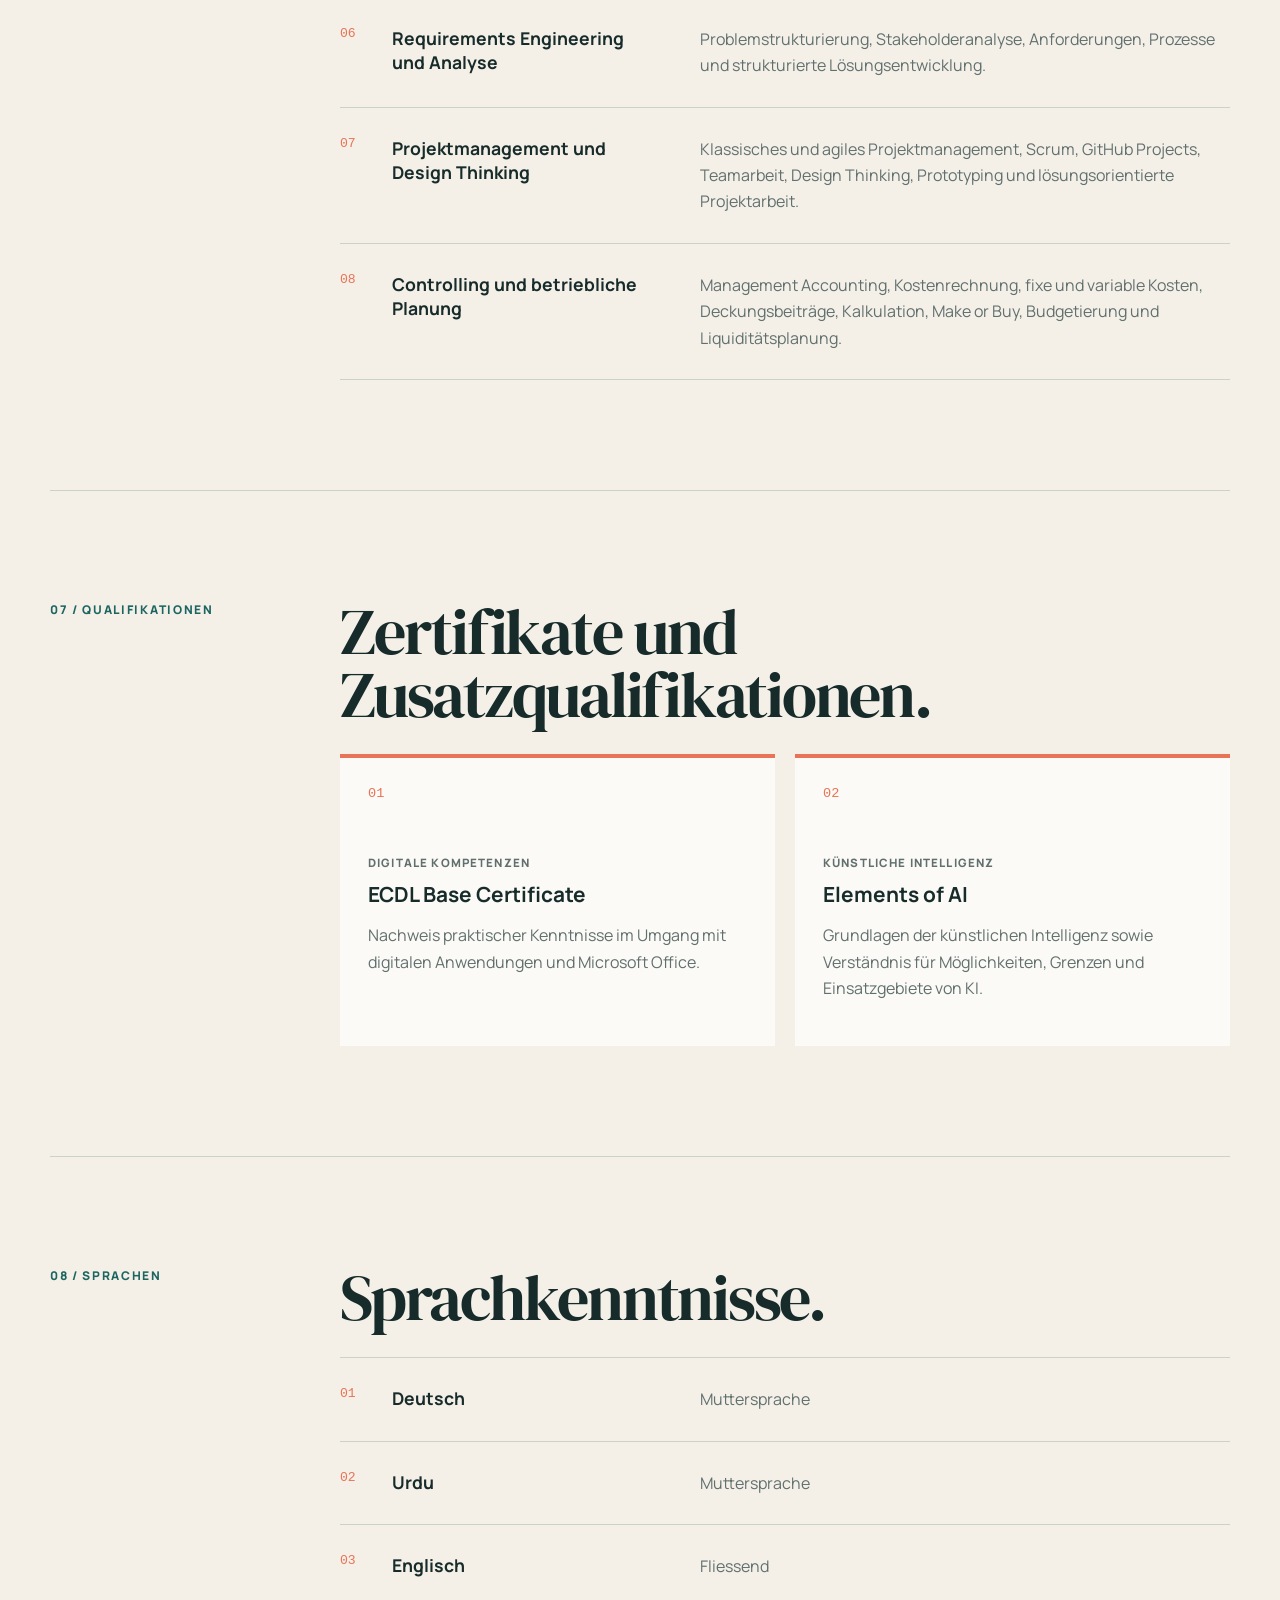
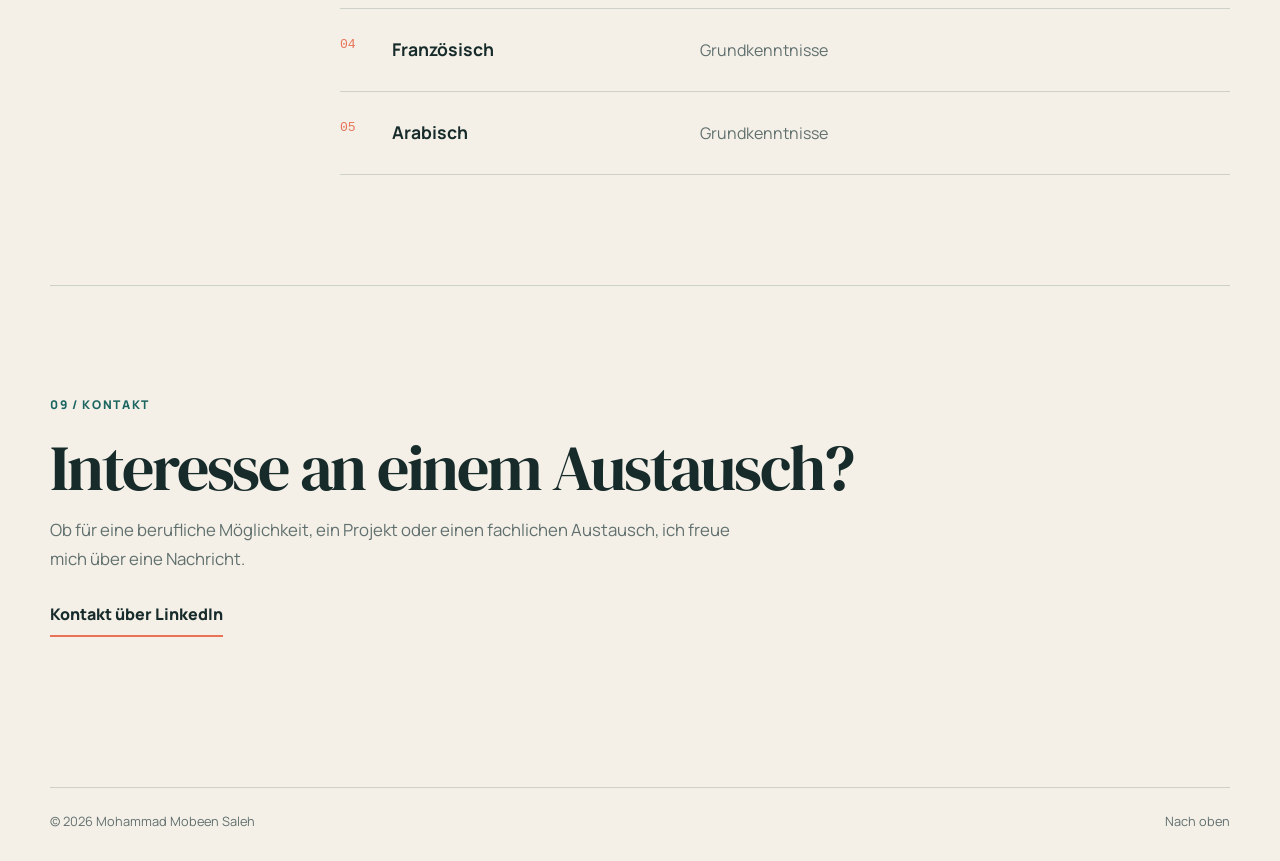
==== commit f90a671d: "..." ====
--- a/index.html
+++ b/index.html
@@ -211,12 +211,8 @@
                         <div class="career-meta">
 
                             <strong>
-                                Aug. 2023 bis heute
+                                Seit 08/2023
                             </strong>
-
-                            <span>
-                                Teilzeit
-                            </span>
 
                         </div>
 
@@ -271,12 +267,8 @@
                         <div class="career-meta">
 
                             <strong>
-                                Aug. 2020 bis Juli 2023
+                                08/2020 - 07/2023
                             </strong>
-
-                            <span>
-                                Berufslehre
-                            </span>
 
                         </div>
 
@@ -367,7 +359,7 @@
                     <article class="education-entry">
 
                         <span class="education-year">
-                            08/2023 bis 07/2025
+                            08/2023 - 07/2025
                         </span>
 
 
@@ -394,7 +386,7 @@
                     <article class="education-entry">
 
                         <span class="education-year">
-                            08/2020 bis 07/2023
+                            08/2020 - 07/2023
                         </span>
 
 
--- a/style.css
+++ b/style.css
@@ -419,11 +419,11 @@
 
     display: grid;
 
-    grid-template-columns: 170px 1fr;
+    grid-template-columns: 110px 1fr;
 
     gap: 32px;
 
-    padding: 30px 0;
+    padding: 26px 0;
 
     border-top: 1px solid var(--border);
 
@@ -437,26 +437,11 @@
 
 .career-meta {
 
-    display: flex;
-
-    flex-direction: column;
-
-    gap: 8px;
-
     color: var(--muted);
 
     font-size: .84rem;
 
-    line-height: 1.4;
-
-}
-
-
-.career-meta strong {
-
-    color: var(--ink);
-
-    font-size: .9rem;
+    font-weight: 700;
 
 }
 
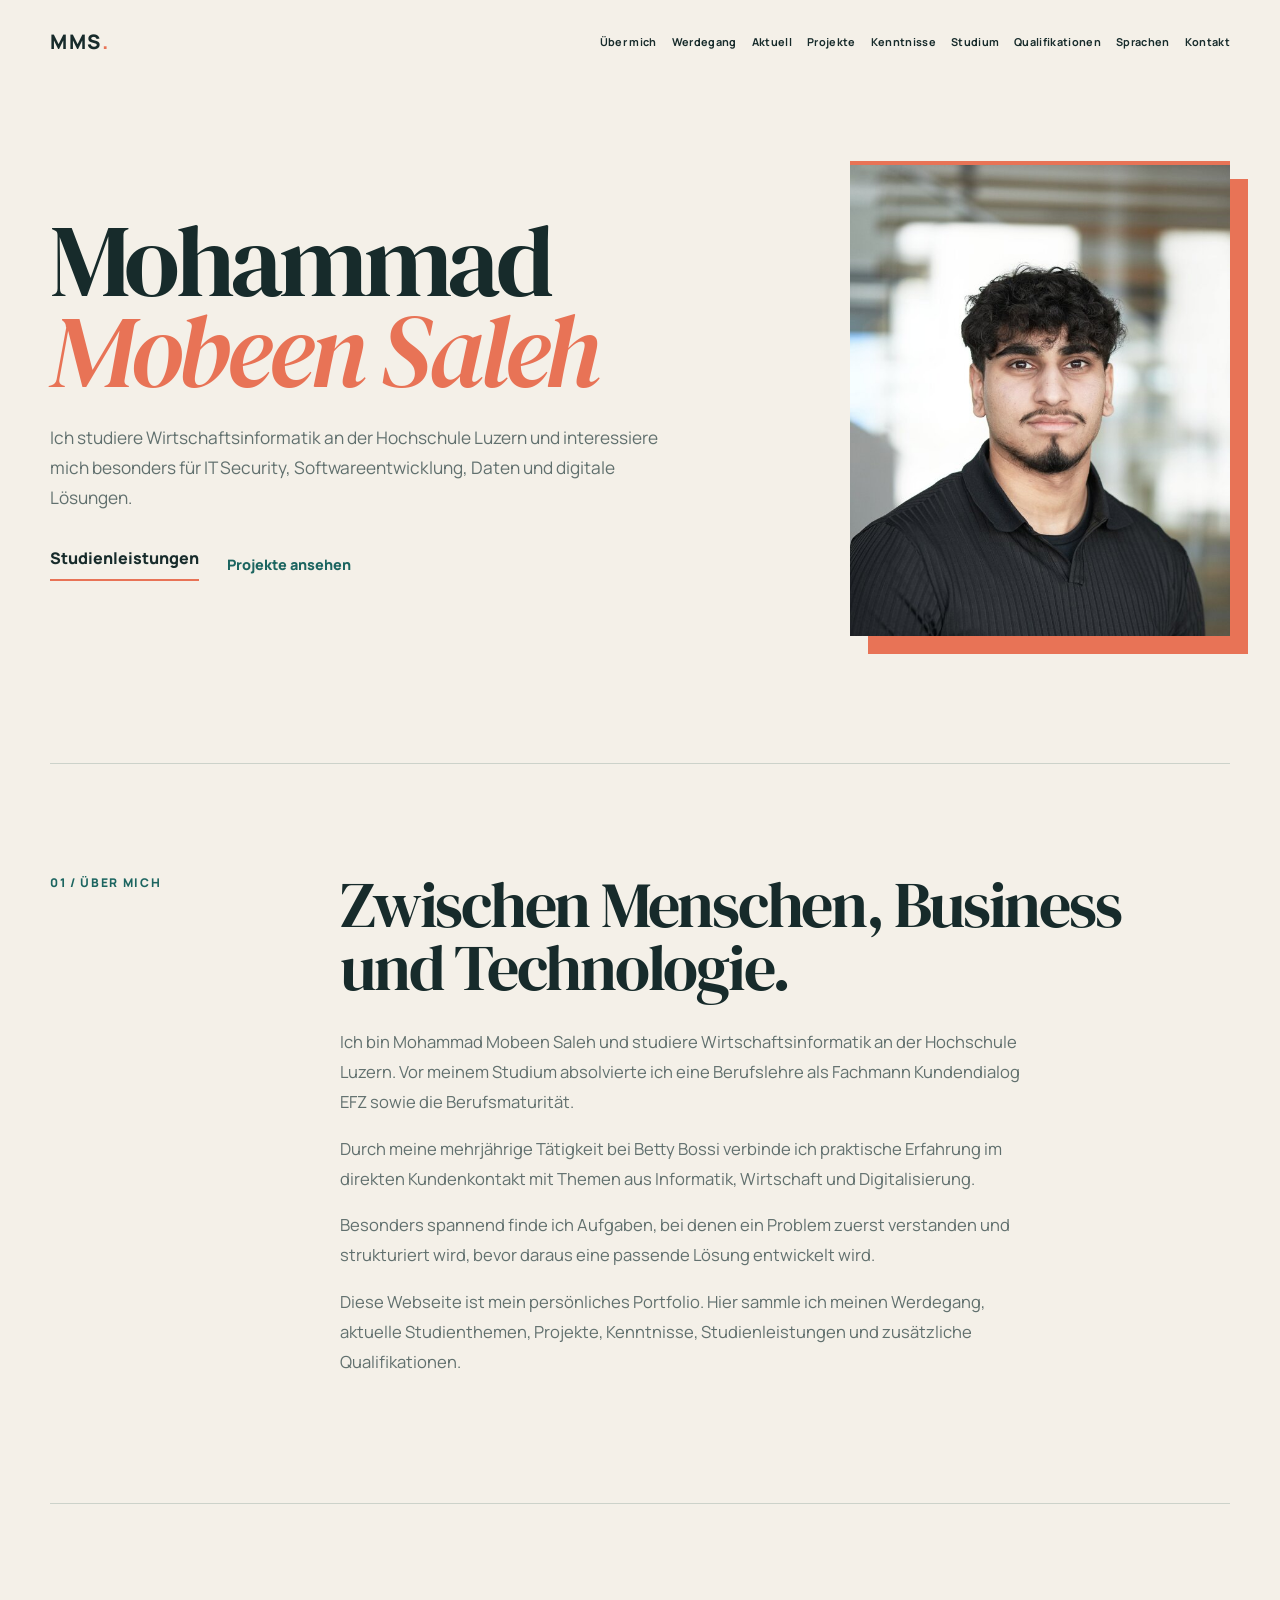
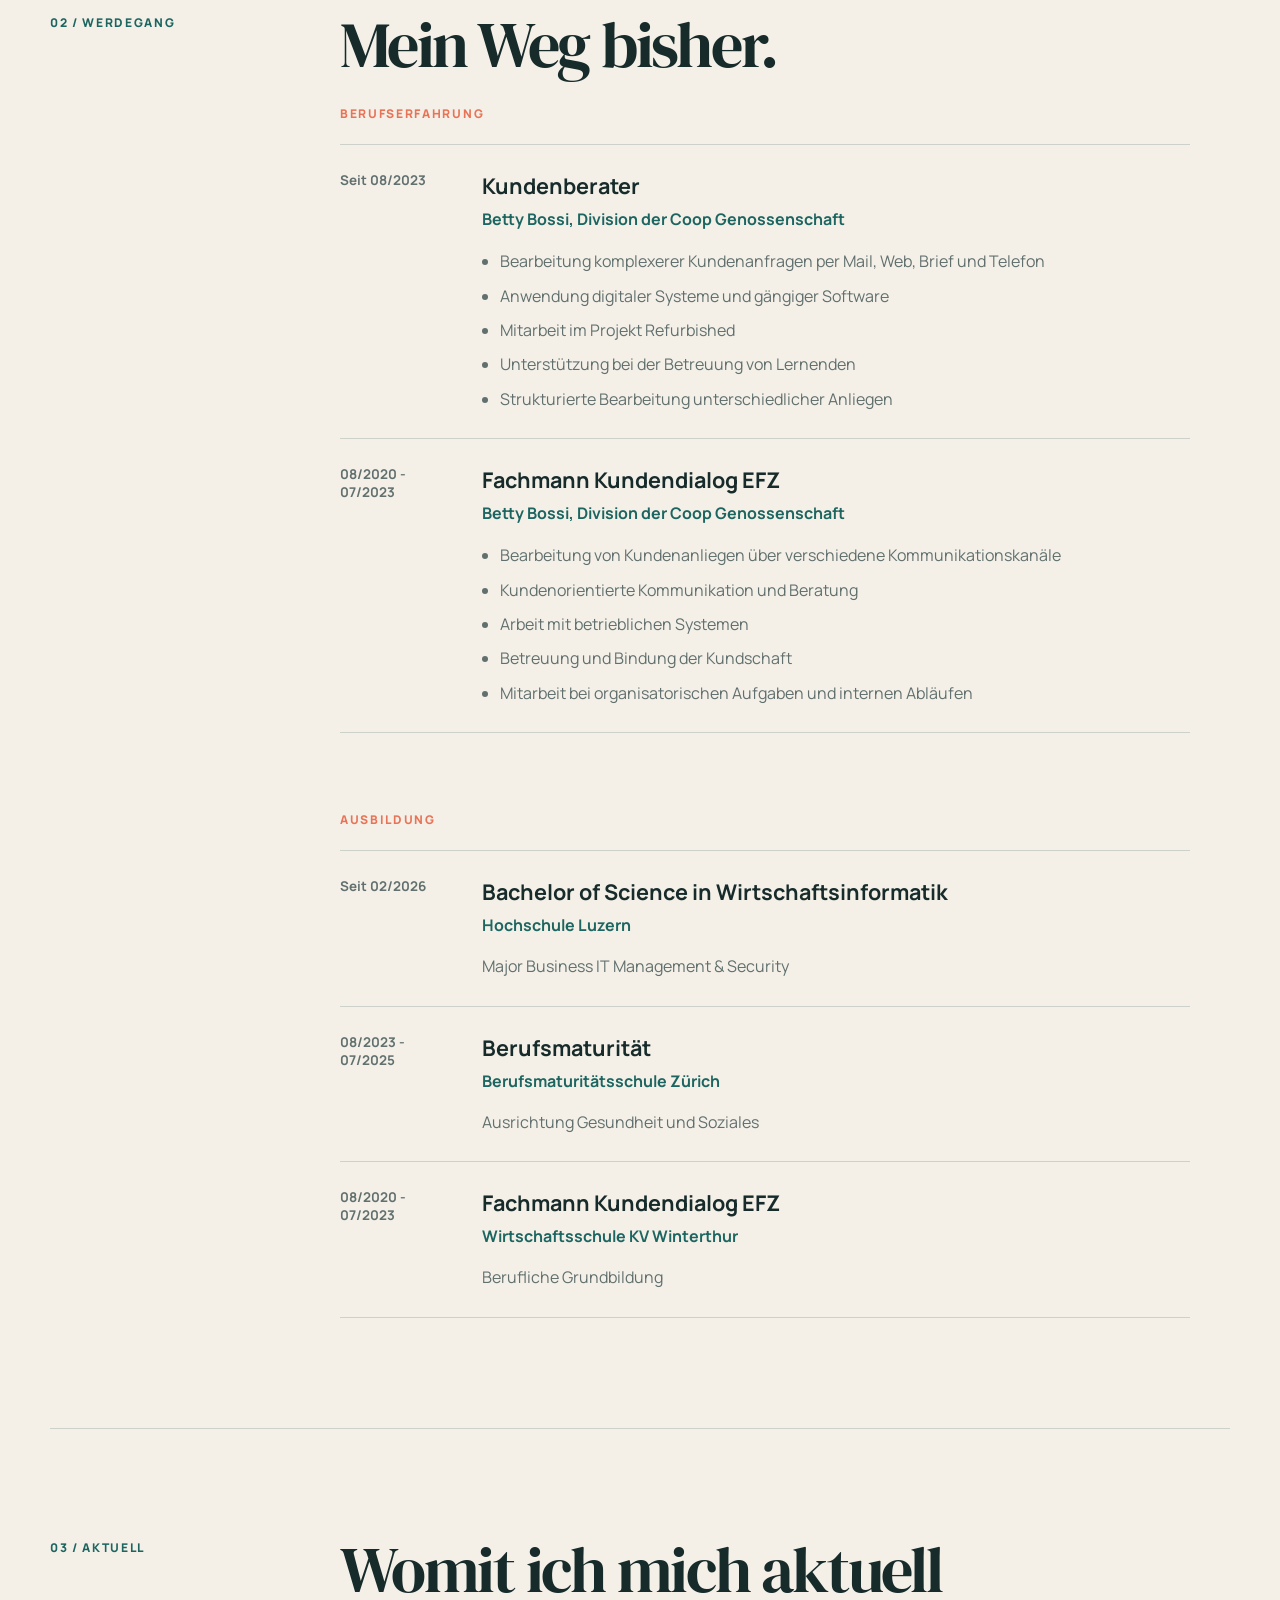
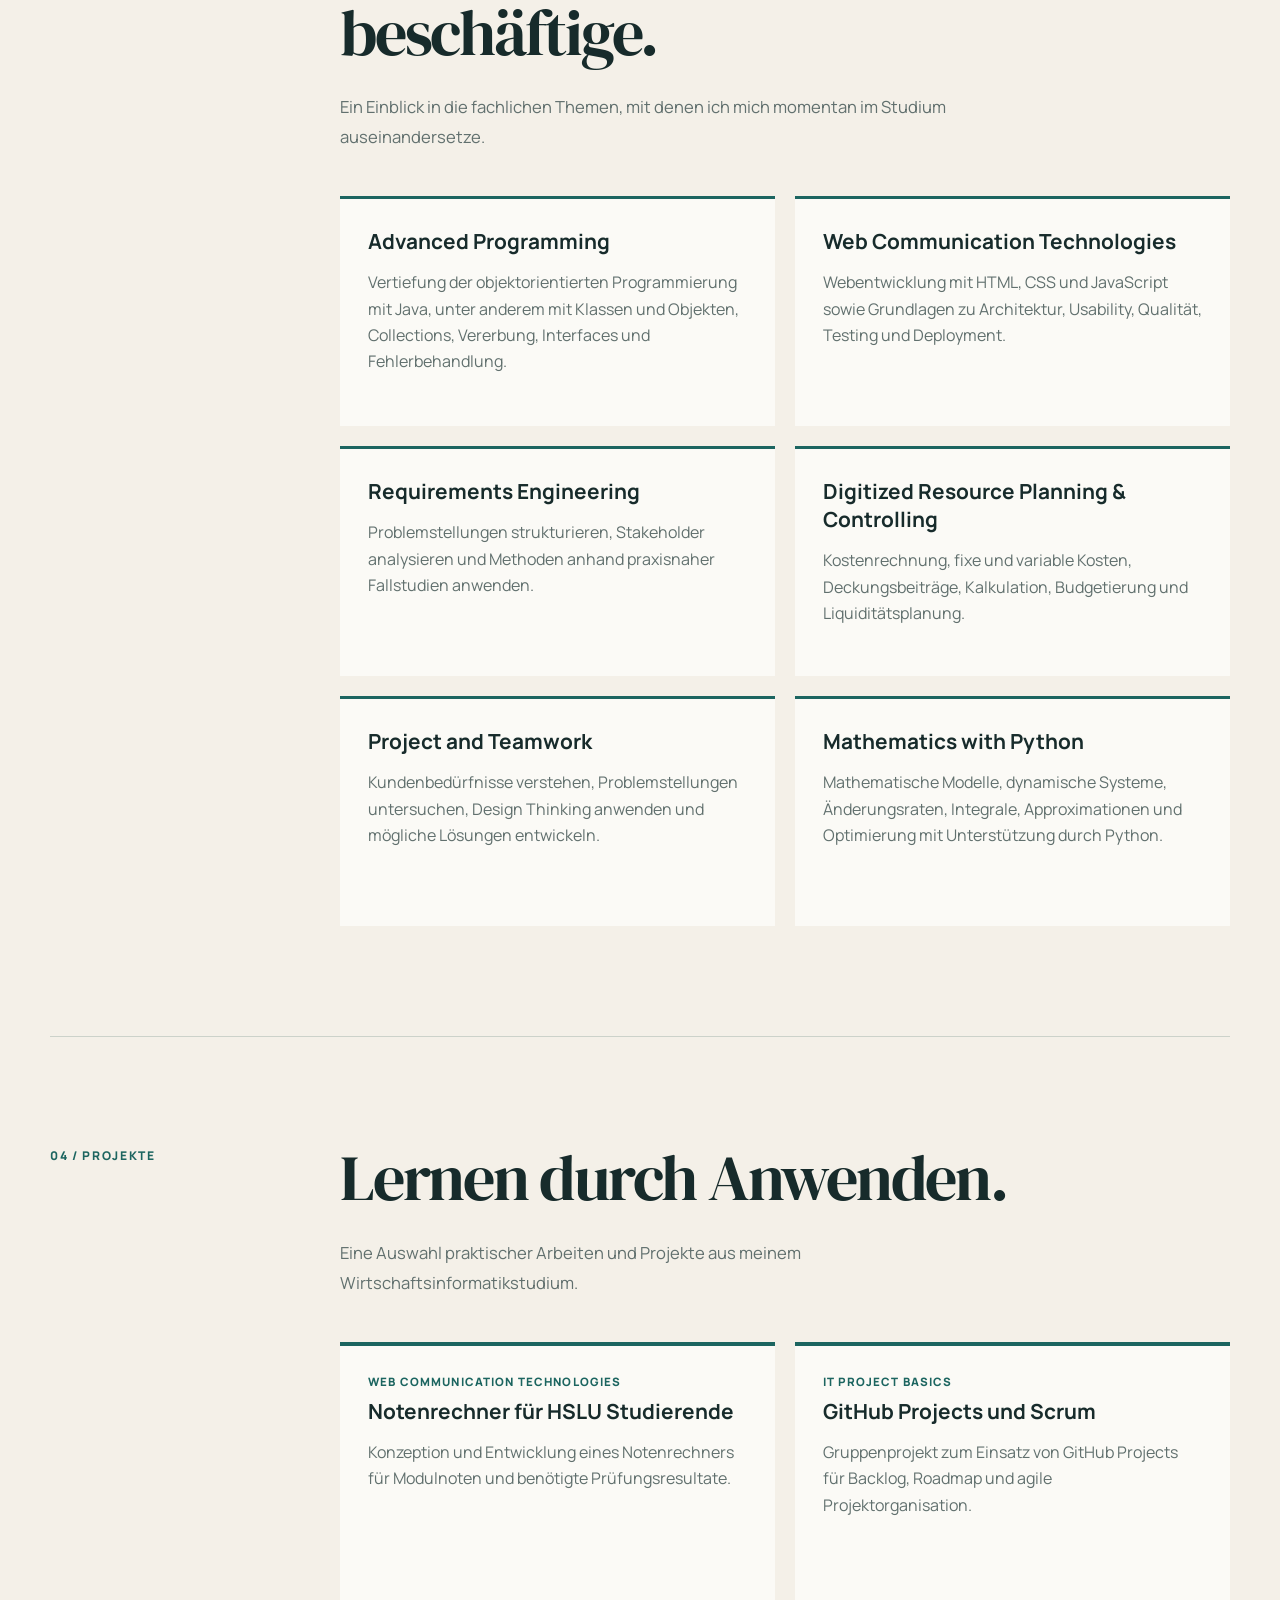
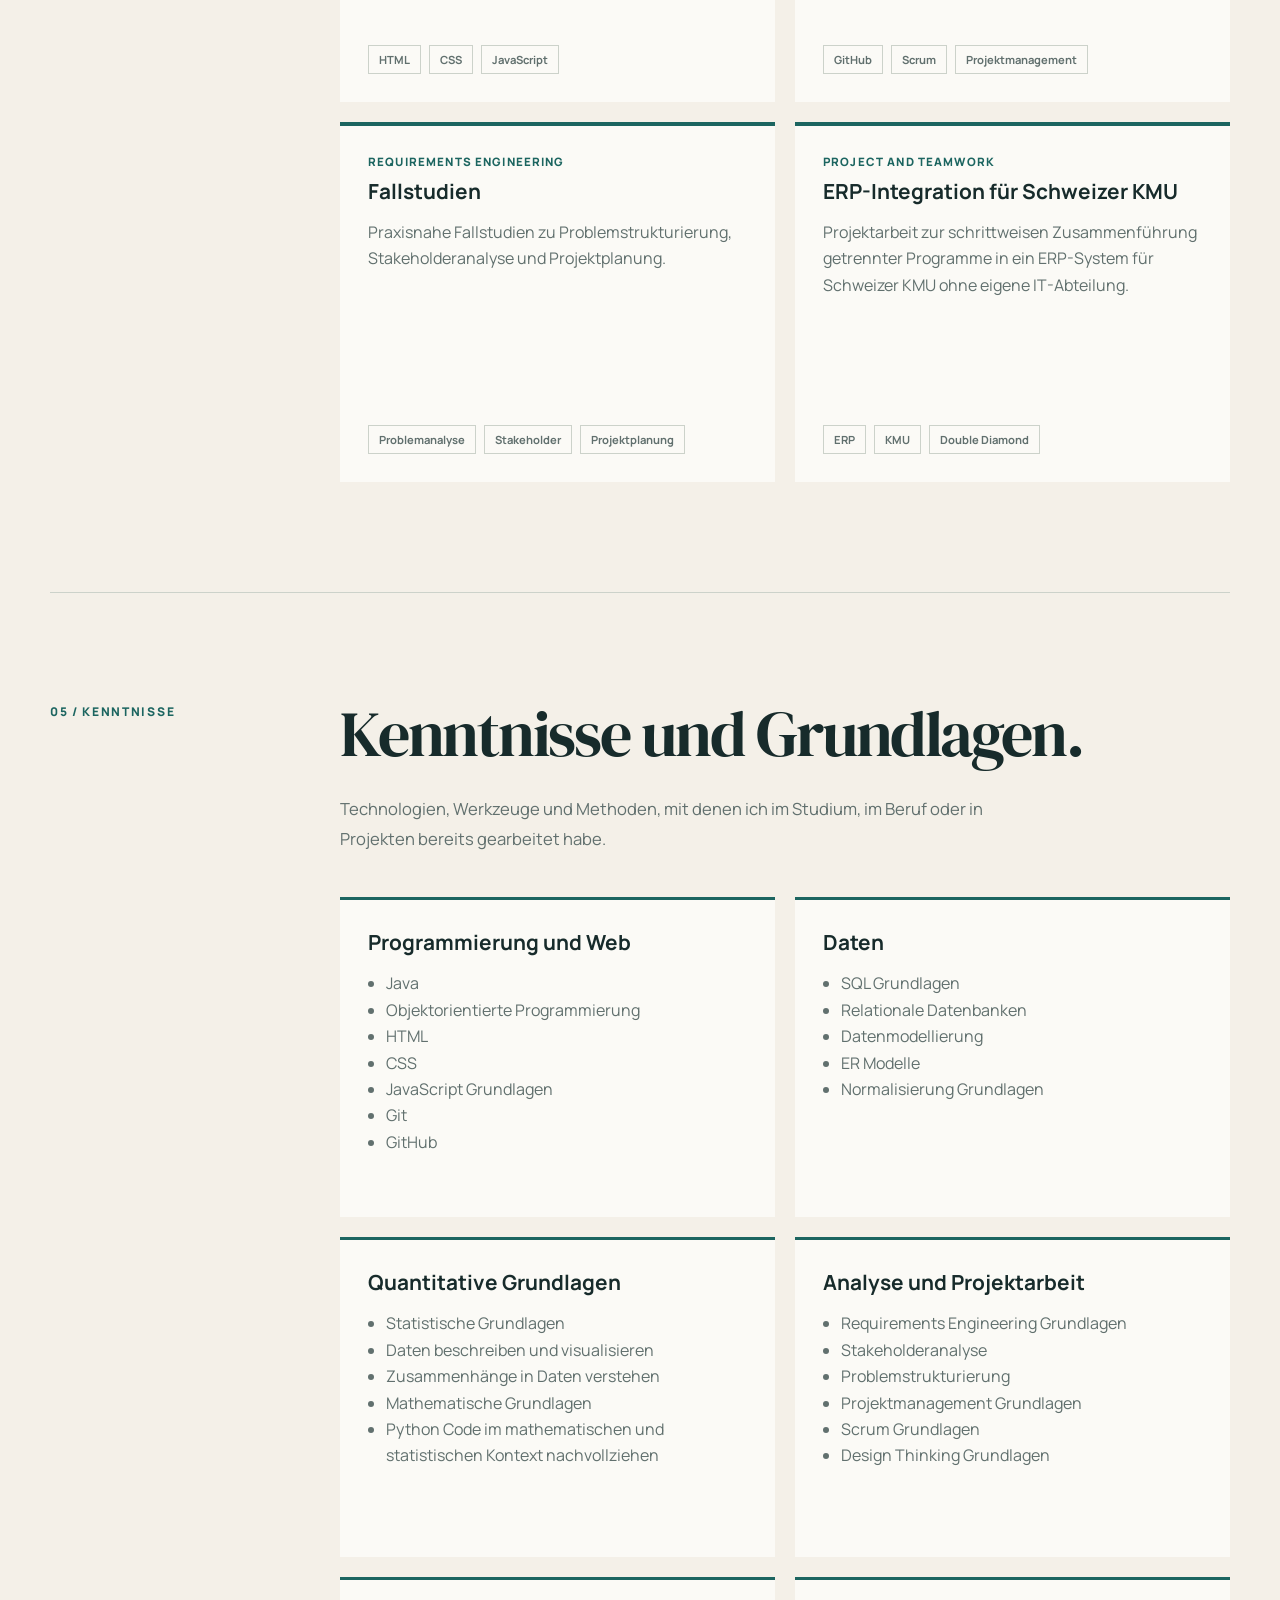
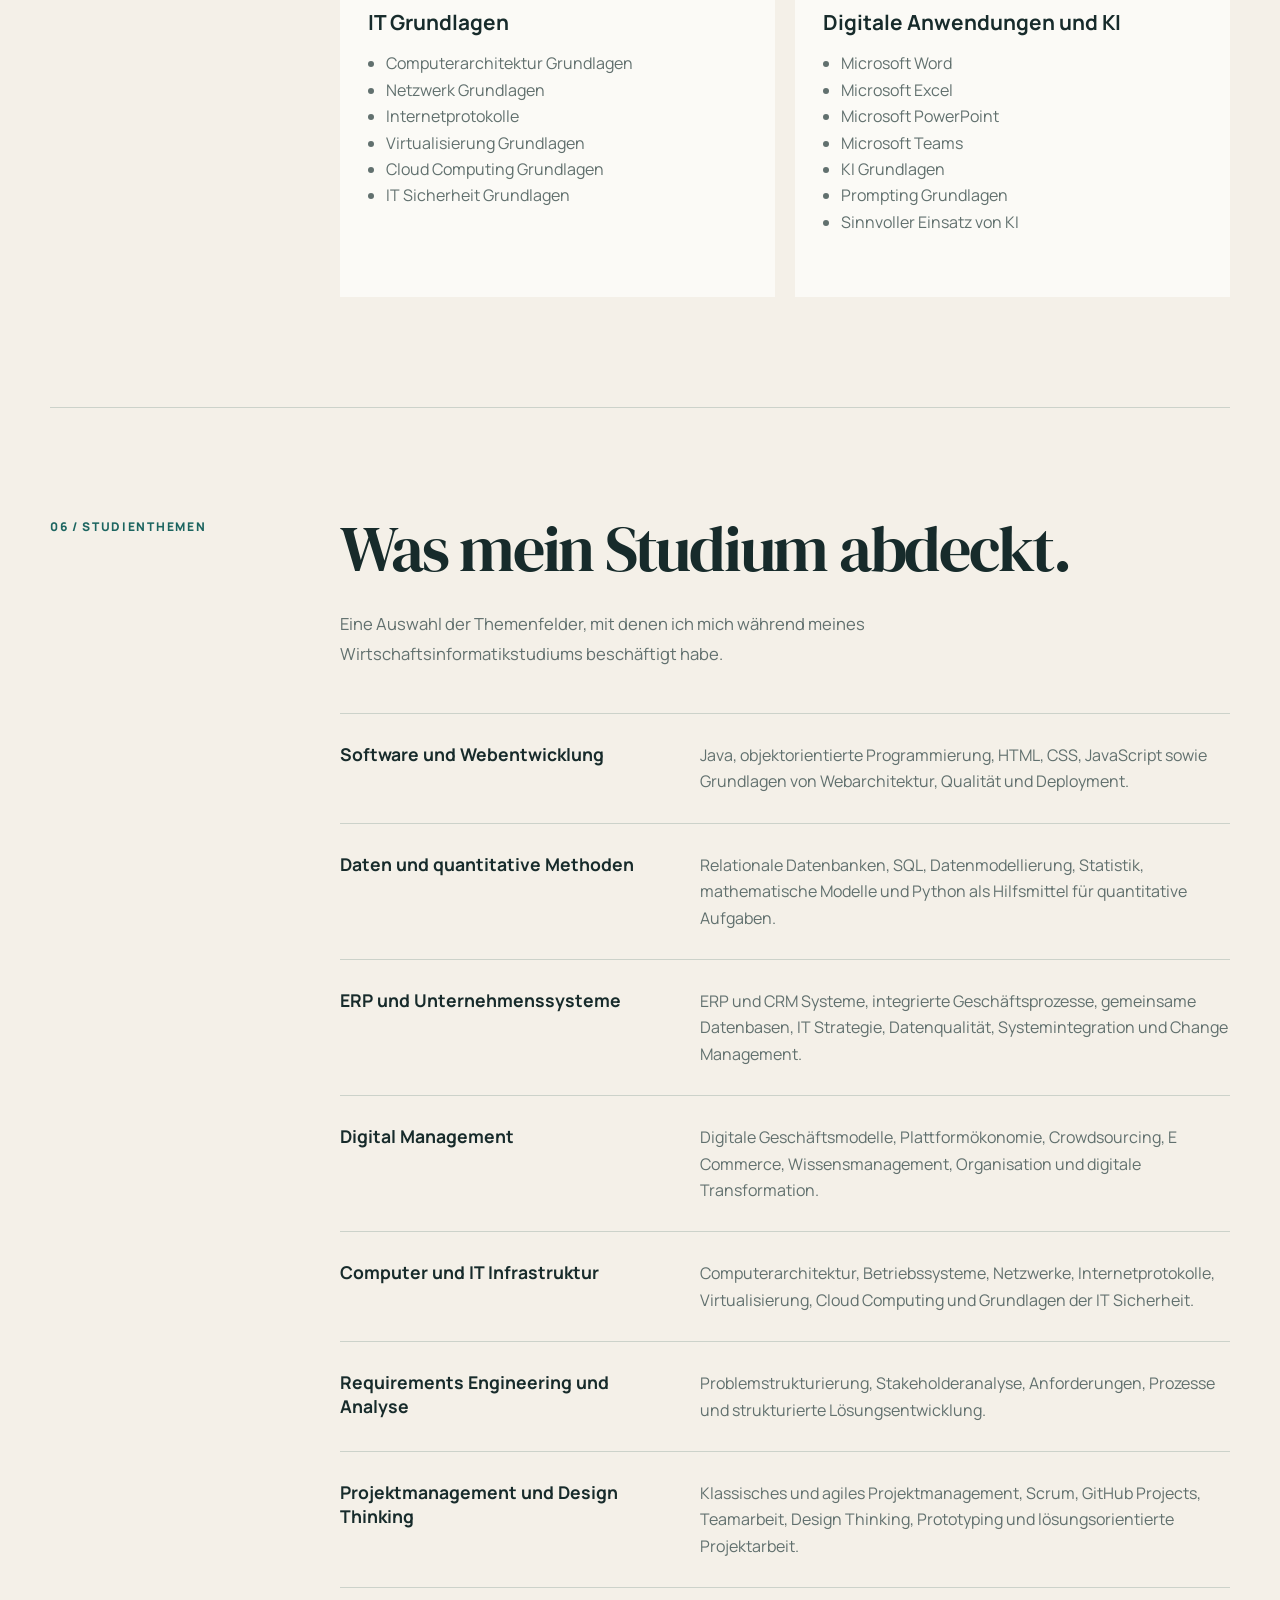
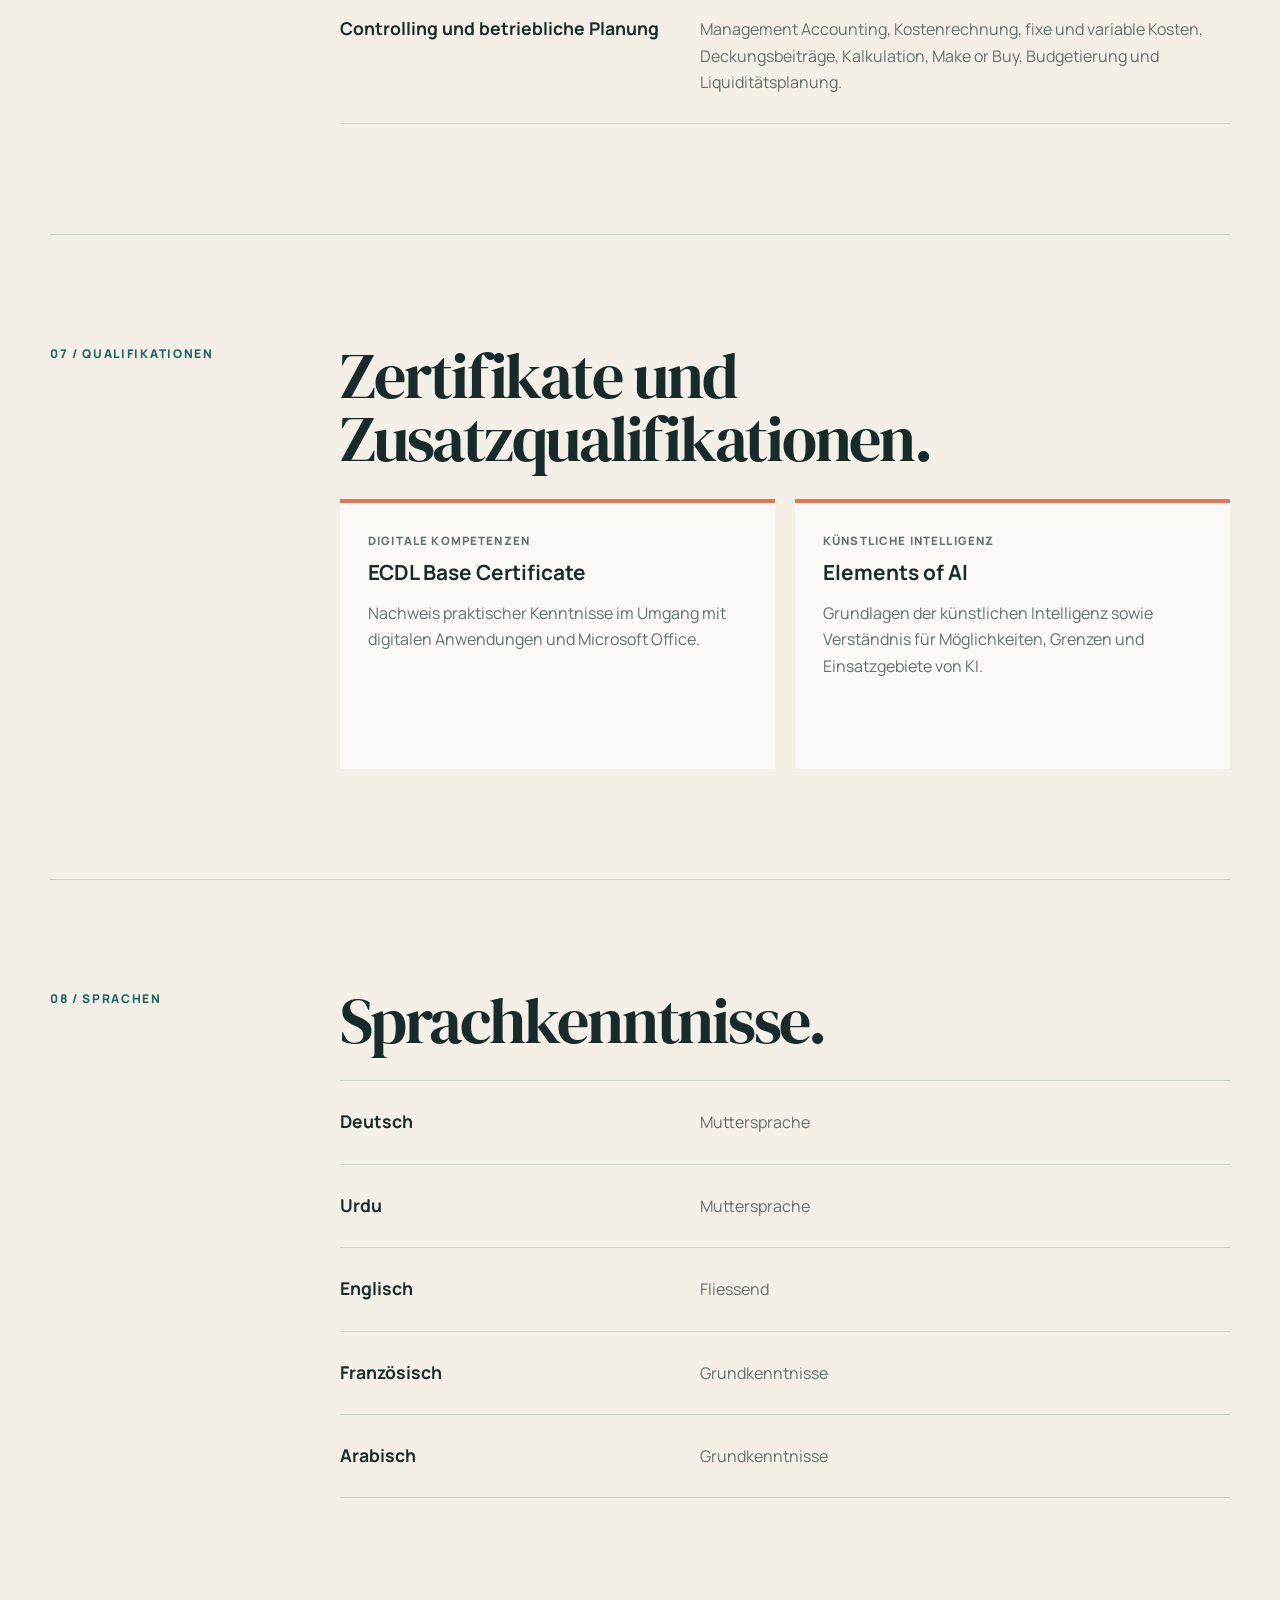
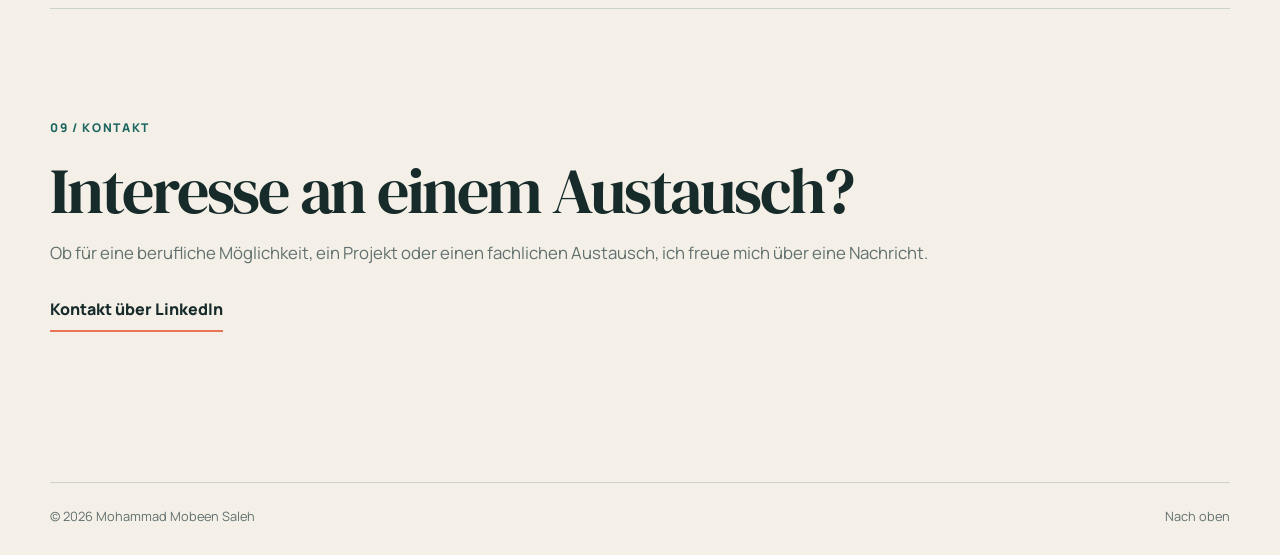
==== commit dc39f8d1: "..." ====
--- a/index.html
+++ b/index.html
@@ -5,6 +5,8 @@
     <meta charset="UTF-8">
 
     <meta name="viewport" content="width=device-width, initial-scale=1.0">
+
+    <meta name="format-detection" content="telephone=no">
 
     <meta
         name="description"
@@ -449,8 +451,6 @@
 
                     <article class="current-card">
 
-                        <span>01</span>
-
                         <h3>
                             Advanced Programming
                         </h3>
@@ -468,8 +468,6 @@
 
                     <article class="current-card">
 
-                        <span>02</span>
-
                         <h3>
                             Web Communication Technologies
                         </h3>
@@ -486,8 +484,6 @@
 
                     <article class="current-card">
 
-                        <span>03</span>
-
                         <h3>
                             Requirements Engineering
                         </h3>
@@ -504,8 +500,6 @@
 
                     <article class="current-card">
 
-                        <span>04</span>
-
                         <h3>
                             Digitized Resource Planning &amp; Controlling
                         </h3>
@@ -521,8 +515,6 @@
 
 
                     <article class="current-card">
-
-                        <span>05</span>
 
                         <h3>
                             Project and Teamwork
@@ -541,8 +533,6 @@
 
                     <article class="current-card">
 
-                        <span>06</span>
-
                         <h3>
                             Mathematics with Python
                         </h3>
@@ -596,10 +586,6 @@
 
                     <article class="project-card">
 
-                        <span class="project-number">
-                            01
-                        </span>
-
                         <p class="project-type">
                             Web Communication Technologies
                         </p>
@@ -629,10 +615,6 @@
 
                     <article class="project-card">
 
-                        <span class="project-number">
-                            02
-                        </span>
-
                         <p class="project-type">
                             IT Project Basics
                         </p>
@@ -662,10 +644,6 @@
 
                     <article class="project-card">
 
-                        <span class="project-number">
-                            03
-                        </span>
-
                         <p class="project-type">
                             Requirements Engineering
                         </p>
@@ -695,10 +673,6 @@
 
                     <article class="project-card">
 
-                        <span class="project-number">
-                            04
-                        </span>
-
                         <p class="project-type">
                             Project and Teamwork
                         </p>
@@ -765,8 +739,6 @@
 
 
                     <article class="skill-card">
-
-                        <span>01</span>
 
                         <h3>
                             Programmierung und Web
@@ -790,8 +762,6 @@
 
                     <article class="skill-card">
 
-                        <span>02</span>
-
                         <h3>
                             Daten
                         </h3>
@@ -812,8 +782,6 @@
 
                     <article class="skill-card">
 
-                        <span>03</span>
-
                         <h3>
                             Quantitative Grundlagen
                         </h3>
@@ -837,8 +805,6 @@
 
 
                     <article class="skill-card">
-
-                        <span>04</span>
 
                         <h3>
                             Analyse und Projektarbeit
@@ -861,8 +827,6 @@
 
                     <article class="skill-card">
 
-                        <span>05</span>
-
                         <h3>
                             IT Grundlagen
                         </h3>
@@ -883,8 +847,6 @@
 
 
                     <article class="skill-card">
-
-                        <span>06</span>
 
                         <h3>
                             Digitale Anwendungen und KI
@@ -947,8 +909,6 @@
 
                         <div>
 
-                            <span>01</span>
-
                             <h3>
                                 Software und Webentwicklung
                             </h3>
@@ -969,8 +929,6 @@
                     <article class="topic-row">
 
                         <div>
-
-                            <span>02</span>
 
                             <h3>
                                 Daten und quantitative Methoden
@@ -994,8 +952,6 @@
 
                         <div>
 
-                            <span>03</span>
-
                             <h3>
                                 ERP und Unternehmenssysteme
                             </h3>
@@ -1018,8 +974,6 @@
 
                         <div>
 
-                            <span>04</span>
-
                             <h3>
                                 Digital Management
                             </h3>
@@ -1042,8 +996,6 @@
 
                         <div>
 
-                            <span>05</span>
-
                             <h3>
                                 Computer und IT Infrastruktur
                             </h3>
@@ -1066,8 +1018,6 @@
 
                         <div>
 
-                            <span>06</span>
-
                             <h3>
                                 Requirements Engineering und Analyse
                             </h3>
@@ -1088,8 +1038,6 @@
                     <article class="topic-row">
 
                         <div>
-
-                            <span>07</span>
 
                             <h3>
                                 Projektmanagement und Design Thinking
@@ -1112,8 +1060,6 @@
                     <article class="topic-row">
 
                         <div>
-
-                            <span>08</span>
 
                             <h3>
                                 Controlling und betriebliche Planung
@@ -1164,10 +1110,6 @@
 
                     <article class="certificate-card">
 
-                        <span class="certificate-icon">
-                            01
-                        </span>
-
                         <p class="certificate-type">
                             Digitale Kompetenzen
                         </p>
@@ -1188,10 +1130,6 @@
 
                     <article class="certificate-card">
 
-                        <span class="certificate-icon">
-                            02
-                        </span>
-
                         <p class="certificate-type">
                             Künstliche Intelligenz
                         </p>
@@ -1242,8 +1180,6 @@
 
                         <div>
 
-                            <span>01</span>
-
                             <h3>
                                 Deutsch
                             </h3>
@@ -1262,8 +1198,6 @@
 
                         <div>
 
-                            <span>02</span>
-
                             <h3>
                                 Urdu
                             </h3>
@@ -1282,8 +1216,6 @@
 
                         <div>
 
-                            <span>03</span>
-
                             <h3>
                                 Englisch
                             </h3>
@@ -1302,8 +1234,6 @@
 
                         <div>
 
-                            <span>04</span>
-
                             <h3>
                                 Französisch
                             </h3>
@@ -1321,8 +1251,6 @@
                     <article class="topic-row">
 
                         <div>
-
-                            <span>05</span>
 
                             <h3>
                                 Arabisch
--- a/style.css
+++ b/style.css
@@ -389,7 +389,7 @@
 
 
 .career-content > h2 {
-    margin-bottom: 52px;
+    margin-bottom: 28px;
 }
 
 
@@ -572,23 +572,10 @@
 }
 
 
-.current-card > span,
-.skill-card > span,
-.certificate-icon {
-
-    color: var(--coral);
-
-    font-family: Consolas, monospace;
-
-    font-size: .85rem;
-
-}
-
-
 .current-card h3,
 .skill-card h3 {
 
-    margin: 46px 0 14px;
+    margin: 0 0 14px;
 
     font-size: 1.3rem;
 
@@ -633,19 +620,6 @@
 }
 
 
-.project-number {
-
-    margin-bottom: 46px;
-
-    color: var(--coral);
-
-    font-family: Consolas, monospace;
-
-    font-size: .85rem;
-
-}
-
-
 .project-type,
 .certificate-type {
 
@@ -768,24 +742,7 @@
 
 .topic-row > div {
 
-    display: grid;
-
-    grid-template-columns: 42px 1fr;
-
-    align-items: start;
-
-    gap: 10px;
-
-}
-
-
-.topic-row span {
-
-    color: var(--coral);
-
-    font-family: Consolas, monospace;
-
-    font-size: .82rem;
+    display: block;
 
 }
 
@@ -1096,16 +1053,6 @@
 }
 
 
-.certificate-icon {
-
-    display: block;
-
-    margin-bottom: 52px;
-
-}
-
-
-
 /* KONTAKT */
 
 .contact-section {
@@ -1124,7 +1071,7 @@
 
 .contact-section > p:not(.section-number) {
 
-    max-width: 680px;
+    max-width: 900px;
 
     margin-bottom: 30px;
 
@@ -1407,22 +1354,6 @@
     }
 
 
-    .project-number,
-    .certificate-icon {
-
-        margin-bottom: 34px;
-
-    }
-
-
-    .current-card h3,
-    .skill-card h3 {
-
-        margin-top: 34px;
-
-    }
-
-
     .contact-section {
 
         padding: 78px 0 100px;
@@ -1438,6 +1369,19 @@
 
     }
 
+    footer span,
+    footer a {
+
+        display: block;
+
+    }
+
+    footer a {
+
+        margin-top: 6px;
+
+    }
+
 
     .grade-table-heading {
 
